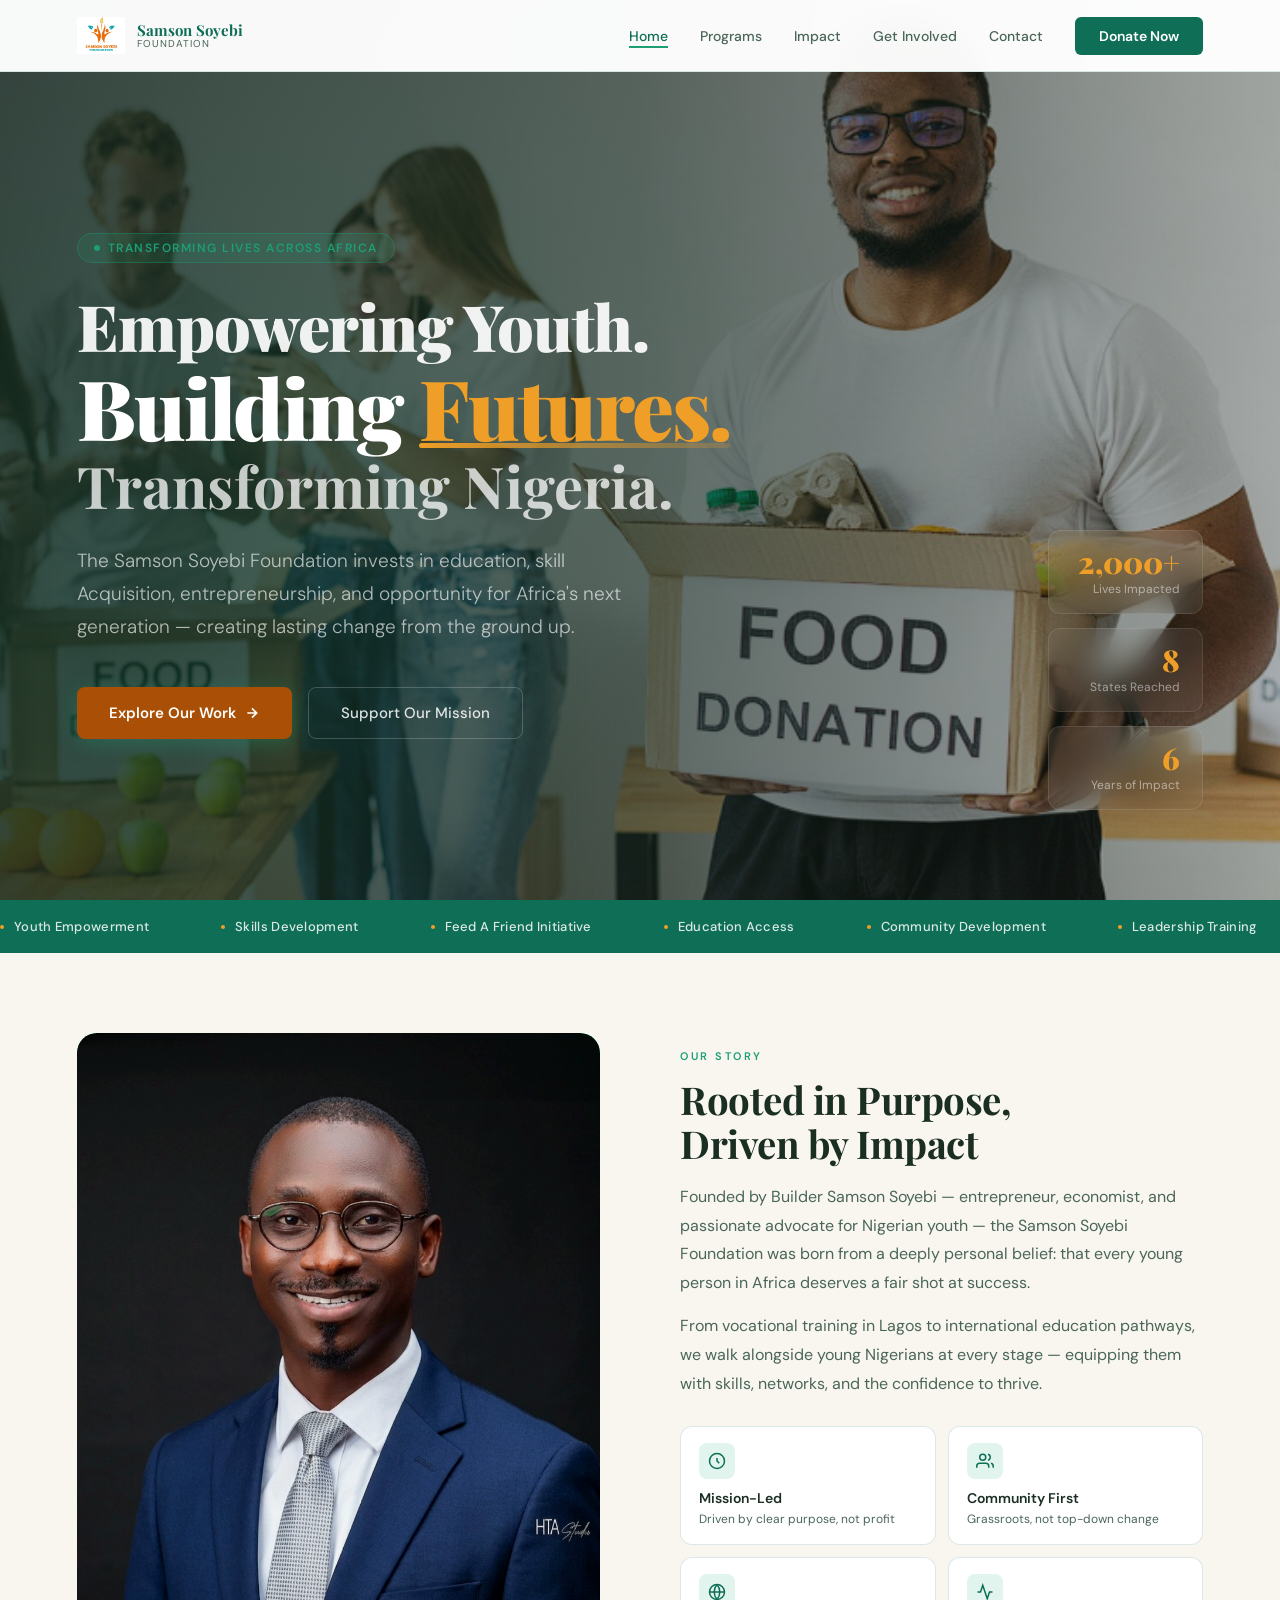
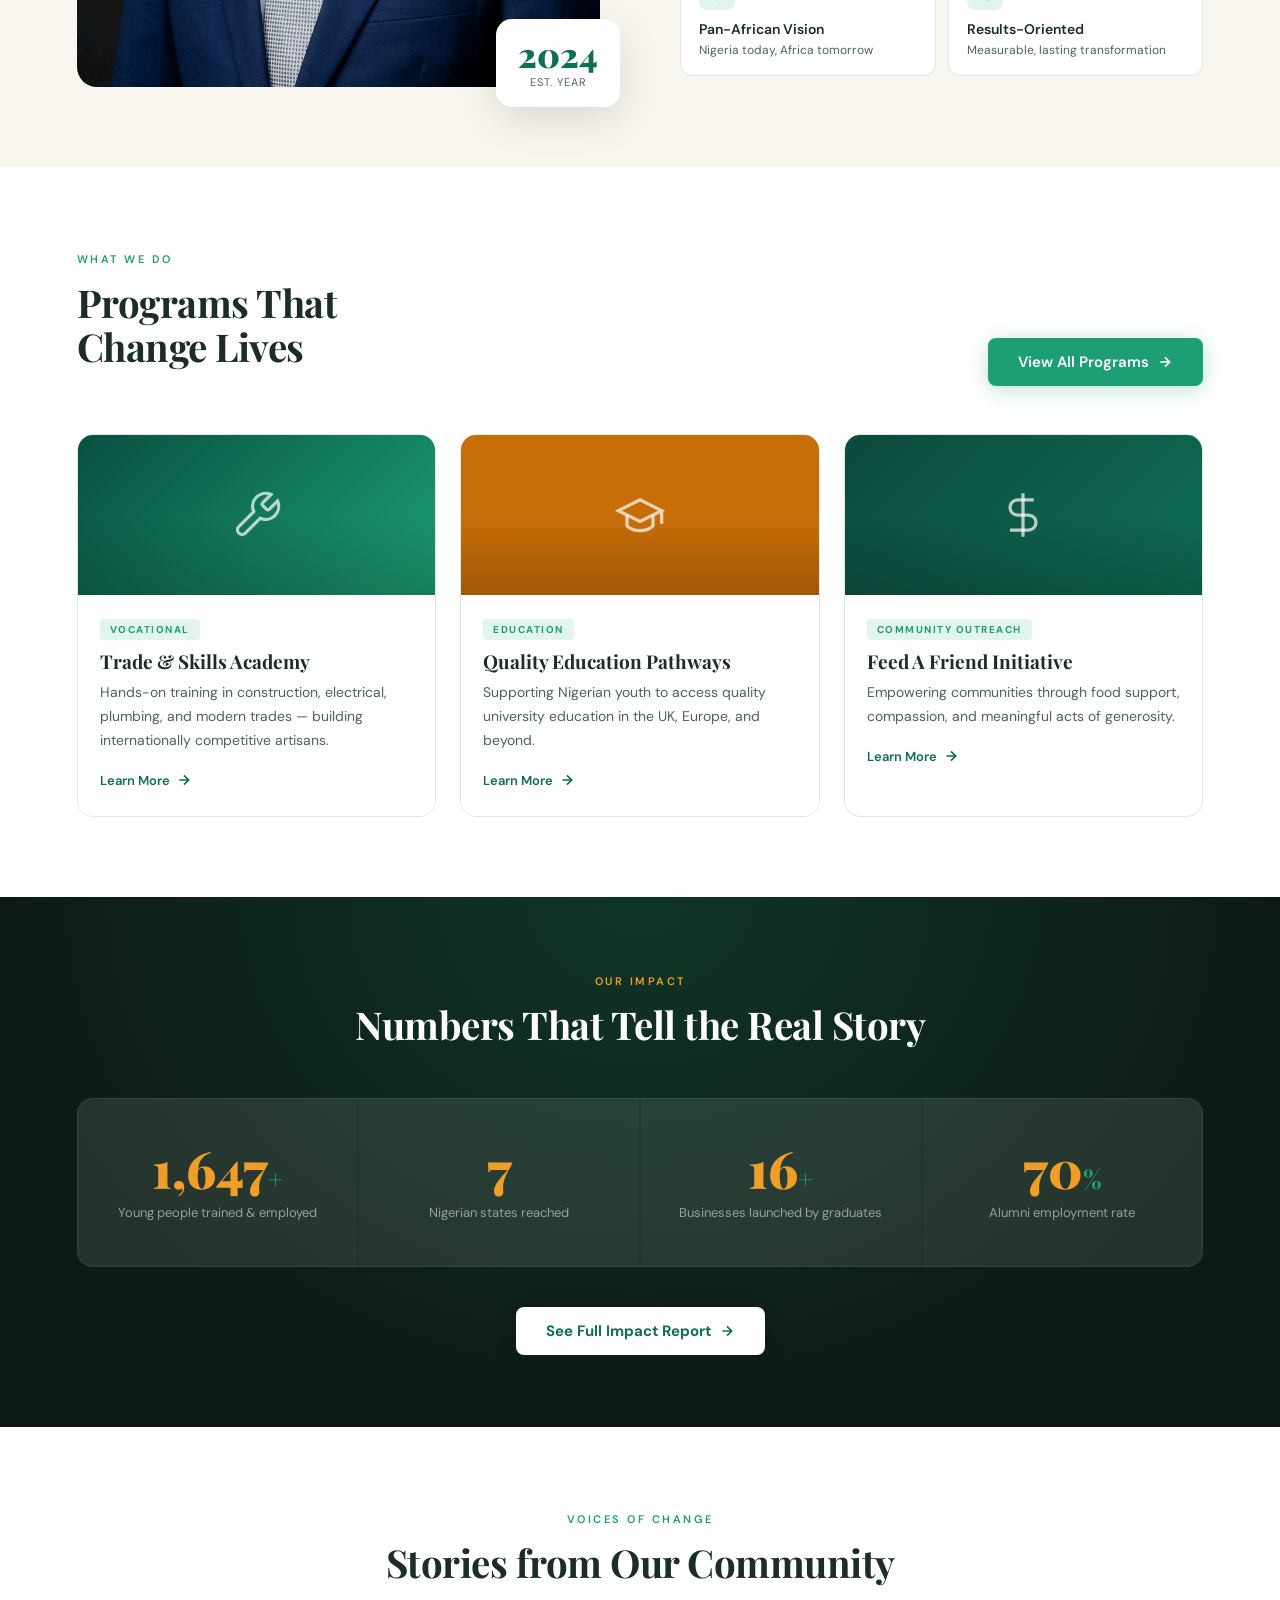
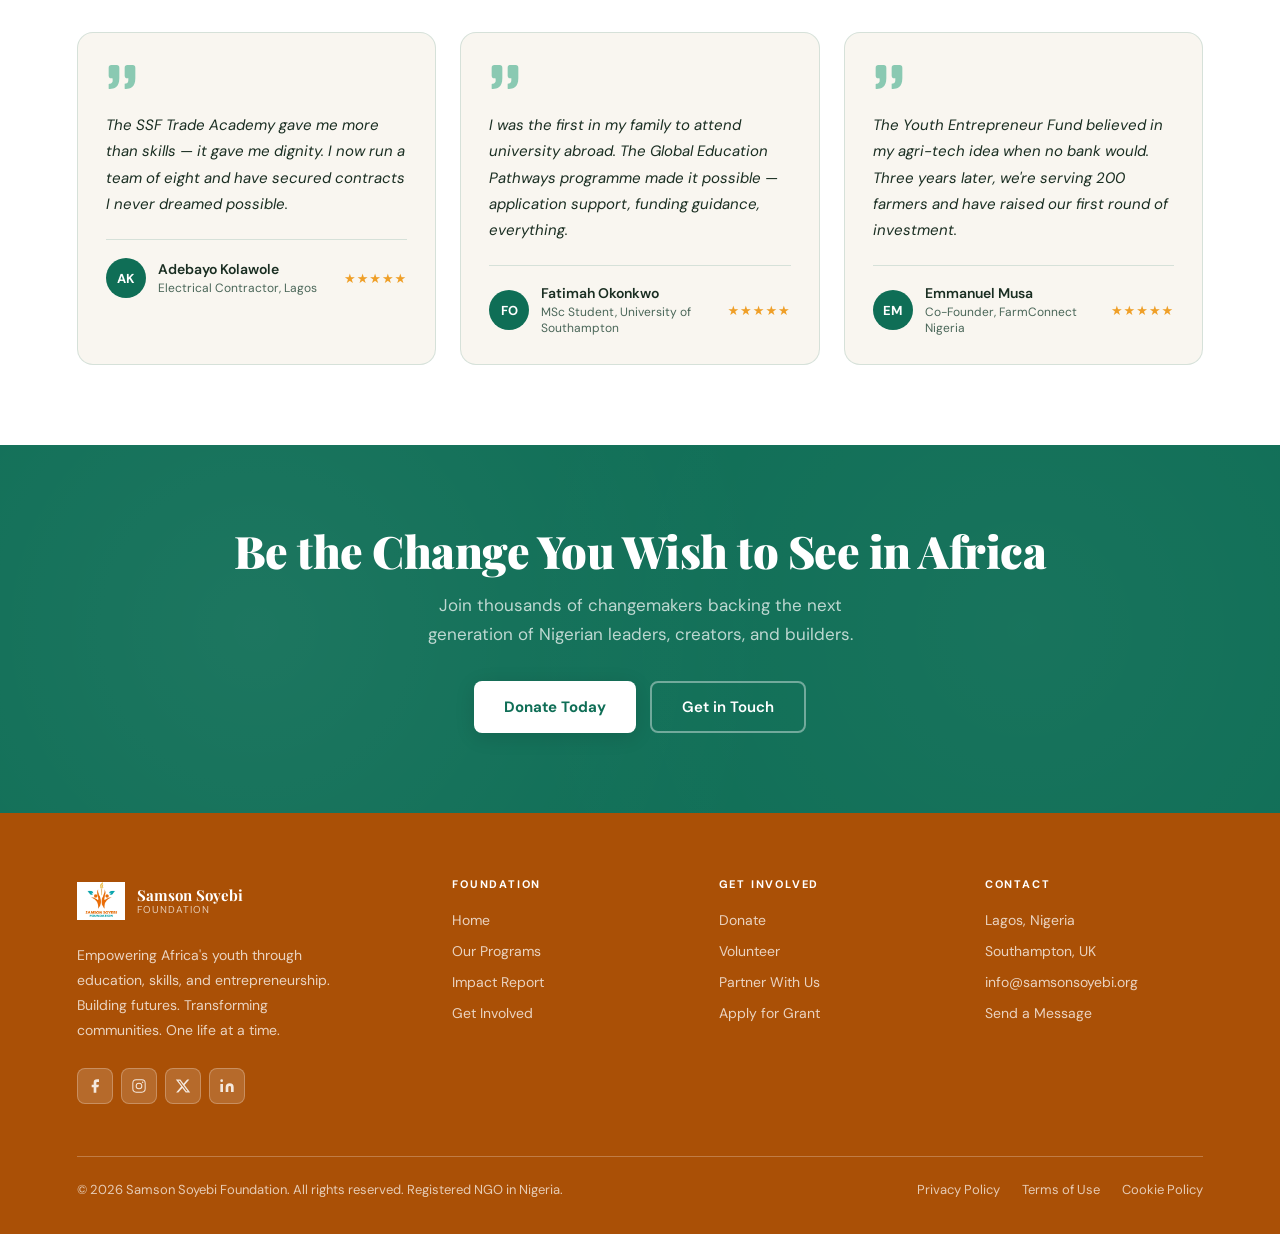
==== index.html @ 0a231a47 "Initial SSF website upload" ====
<!DOCTYPE html>
<!-- SSF HOME PAGE — Samson Soyebi Foundation | index.html -->
<html lang="en">
<head>
<meta charset="UTF-8">
<meta name="viewport" content="width=device-width, initial-scale=1.0">
<title>Samson Soyebi Foundation — Empowering Africa's Future</title>
<link href="https://fonts.googleapis.com/css2?family=Playfair+Display:wght@400;600;700;900&family=DM+Sans:wght@300;400;500;600&display=swap" rel="stylesheet">
<link rel="stylesheet" href="shared.css">
<style>
  /* ── HERO ── */
  .hero {
    min-height: 100vh;
    background:
      linear-gradient(
        to right,
        rgba(13,27,20,0.82) 0%,
        rgba(13,27,20,0.65) 50%,
        rgba(13,27,20,0.30) 100%
      ),
      url('images/hero-background_image.png') center 5% / cover no-repeat;
    display: flex; align-items: center;
    position: relative; overflow: hidden;
    padding-top: var(--nav-h);
  }
  .hero-bg-pattern {
    position: absolute; inset: 0;
    background-image:
      radial-gradient(circle at 20% 50%, rgba(29,158,117,0.12) 0%, transparent 55%),
      radial-gradient(circle at 5% 80%, rgba(15,110,86,0.10) 0%, transparent 40%);
  }
  .hero-grid-lines { display: none; }
  .hero-content {
    position: relative; z-index: 2;
    padding: 0 6%; max-width: 880px;
    animation: heroIn .9s ease forwards;
    opacity: 0; transform: translateY(30px);
  }
  @keyframes heroIn { to { opacity:1; transform:translateY(0); } }
  .hero-badge {
    display: inline-flex; align-items: center; gap: 8px;
    background: rgba(29,158,117,0.15);
    border: 1px solid rgba(29,158,117,0.35);
    border-radius: 100px; padding: 6px 16px;
    font-size: 12px; color: var(--ssf-green-light);
    letter-spacing: 1.5px; text-transform: uppercase;
    font-weight: 600; margin-bottom: 28px;
  }
  .hero-badge-dot {
    width: 6px; height: 6px;
    background: var(--ssf-green-light);
    border-radius: 50%;
    animation: pulse 2s ease infinite;
  }
  @keyframes pulse {
    0%,100% { opacity:1; transform:scale(1); }
    50% { opacity:.5; transform:scale(.8); }
  }
  .hero-title {
    font-family: var(--font-display);
    font-weight: 900;
    color: white;
    line-height: 1.08;
    margin-bottom: 28px;
    letter-spacing: -1.5px;
    display: flex;
    flex-direction: column;
    gap: 2px;
  }
  .hero-line {
    display: block;
    font-size: clamp(44px, 5.5vw, 80px);
    white-space: nowrap;
  }
  .hero-line:nth-child(1) {
    font-size: clamp(40px, 5vw, 72px);
    color: rgba(255,255,255,0.92);
    letter-spacing: -1px;
  }
  .hero-line:nth-child(2) {
    font-size: clamp(48px, 6.5vw, 90px);
    letter-spacing: -2px;
  }
  .hero-line:nth-child(3) {
    font-size: clamp(36px, 4.5vw, 64px);
    color: rgba(255,255,255,0.75);
    font-weight: 700;
    letter-spacing: 0px;
  }
  .hero-title .highlight {
    color: var(--ssf-gold-light);
    position: relative;
    display: inline-block;
  }
  .hero-title .highlight::after {
    content: '';
    position: absolute;
    bottom: 4px; left: 0; right: 0;
    height: 5px;
    background: linear-gradient(90deg, var(--ssf-gold-light), rgba(239,159,39,0.2));
    border-radius: 3px;
    animation: underlineGrow 1.5s .8s ease forwards;
    transform: scaleX(0); transform-origin: left;
  }
  @keyframes underlineGrow { to { transform: scaleX(1); } }
  .hero-desc {
    font-size: clamp(16px,1.8vw,19px);
    color: rgba(255,255,255,.65);
    line-height: 1.75; max-width: 560px;
    margin-bottom: 44px; font-weight: 300;
  }
  .hero-actions { display: flex; gap: 16px; flex-wrap: wrap; }
  .hero-btn-primary {
    display: inline-flex; align-items: center; gap: 8px;
    background: var(--ssf-footer); color: white;
    font-size: 15px; font-weight: 600;
    padding: 15px 32px; border-radius: 8px;
    text-decoration: none;
    transition: background .2s, transform .15s, box-shadow .2s;
    box-shadow: 0 4px 20px rgba(29,158,117,.35);
  }
  .hero-btn-primary:hover {
    background: var(--ssf-gold-light); transform: translateY(-2px);
    box-shadow: 0 8px 30px rgba(29,158,117,.5);
  }
  .hero-btn-secondary {
    display: inline-flex; align-items: center; gap: 8px;
    background: transparent; color: rgba(255,255,255,.85);
    font-size: 15px; font-weight: 500;
    padding: 15px 32px; border-radius: 8px;
    text-decoration: none;
    border: 1px solid rgba(255,255,255,.2);
    transition: border-color .2s, color .2s, background .2s;
  }
  .hero-btn-secondary:hover {
    border-color: rgba(255,255,255,.5);
    background: rgba(255,255,255,.06); color: white;
  }
  .hero-stats {
    position: absolute; right: 6%; bottom: 10%;
    z-index: 2; display: flex; flex-direction: column; gap: 14px;
    animation: heroIn 1s .3s ease forwards;
    opacity: 0; transform: translateY(30px);
  }
  .hero-stat-card {
    background: rgba(255,255,255,.06);
    border: 1px solid rgba(255,255,255,.1);
    backdrop-filter: blur(16px);
    border-radius: 12px; padding: 16px 22px;
    text-align: right; min-width: 155px;
    transition: border-color .2s, background .2s;
  }
  .hero-stat-card:hover {
    background: rgba(255,255,255,.1);
    border-color: rgba(29,158,117,.4);
  }
  .hero-stat-num {
    font-family: var(--font-display);
    font-size: 30px; font-weight: 900;
    color: var(--ssf-gold-light); line-height: 1;
  }
  .hero-stat-label { font-size: 12px; color: rgba(255,255,255,.5); margin-top: 4px; }
  .hero-scroll {
    position: absolute; bottom: 30px; left: 50%; transform: translateX(-50%);
    display: flex; flex-direction: column; align-items: center; gap: 8px;
    z-index: 2; animation: bounce 2s ease infinite;
  }
  @keyframes bounce {
    0%,100% { transform: translateX(-50%) translateY(0); }
    50% { transform: translateX(-50%) translateY(8px); }
  }
  .hero-scroll span { font-size: 10px; color: rgba(255,255,255,.3); letter-spacing: 2px; text-transform: uppercase; }
  .hero-scroll-line { width: 1px; height: 36px; background: linear-gradient(to bottom, rgba(29,158,117,.6), transparent); }

  /* ── ABOUT PREVIEW ── */
  .about-preview { background: var(--ssf-cream); }
  .about-inner {
    display: grid; grid-template-columns: 1fr 1fr;
    gap: 80px; align-items: center;
  }
  .about-visual { position: relative; }
  .about-img-frame {
    width: 100%; aspect-ratio: 4/5;
    background: linear-gradient(135deg, var(--ssf-green) 0%, var(--ssf-green-light) 50%, var(--ssf-gold) 100%);
    border-radius: 20px; position: relative; overflow: hidden;
  }
  .about-img-frame::before {
    content: ''; position: absolute; inset: 0; z-index: 1;
    background-image:
      radial-gradient(circle at 30% 70%, rgba(255,255,255,.08) 0%, transparent 50%),
      radial-gradient(circle at 70% 20%, rgba(255,255,255,.06) 0%, transparent 40%);
  }
  .about-img-inner { width: 100%; height: 100%; position: relative; z-index: 2; }
  .about-img-photo {
    width: 100%; height: 100%;
    object-fit: cover; object-position: center top;
    display: block; border-radius: 20px;
  }
  .about-badge-float {
    position: absolute; bottom: -20px; right: -20px;
    background: white; border-radius: 16px;
    padding: 18px 22px;
    box-shadow: 0 12px 40px rgba(0,0,0,.12);
    text-align: center; z-index: 30;
  }
  .about-badge-num {
    font-family: var(--font-display); font-size: 34px;
    font-weight: 900; color: var(--ssf-green);
    line-height: 1; display: block;
  }
  .about-badge-label {
    font-size: 11px; color: var(--ssf-muted);
    text-transform: uppercase; letter-spacing: 1px;
    margin-top: 4px; display: block;
  }
  .about-pillars {
    display: grid; grid-template-columns: 1fr 1fr;
    gap: 12px; margin-top: 28px;
  }
  .about-pillar {
    background: white; border-radius: 12px;
    padding: 16px 18px;
    border: 1px solid var(--ssf-border);
    transition: border-color .2s, box-shadow .2s, transform .2s;
  }
  .about-pillar:hover {
    border-color: var(--ssf-green-light);
    box-shadow: 0 4px 16px rgba(15,110,86,.1);
    transform: translateY(-2px);
  }
  .pillar-icon {
    width: 36px; height: 36px;
    background: var(--ssf-green-pale);
    border-radius: 8px;
    display: flex; align-items: center; justify-content: center;
    color: var(--ssf-green); margin-bottom: 10px;
  }
  .pillar-icon svg { width: 18px; height: 18px; }
  .pillar-name { font-size: 14px; font-weight: 600; color: var(--ssf-text); }
  .pillar-desc { font-size: 12px; color: var(--ssf-muted); margin-top: 3px; line-height: 1.5; }

  /* ── PROGRAMS PREVIEW ── */
  .programs-preview { background: white; }
  .programs-header {
    display: flex; justify-content: space-between; align-items: flex-end;
    margin-bottom: 48px; flex-wrap: wrap; gap: 20px;
  }
  .programs-grid { display: grid; grid-template-columns: repeat(3,1fr); gap: 24px; }
  .program-card {
    border-radius: 16px; overflow: hidden;
    border: 1px solid var(--ssf-border);
    transition: transform .3s, box-shadow .3s;
  }
  .program-card:hover {
    transform: translateY(-8px);
    box-shadow: 0 24px 60px rgba(15,110,86,.14);
  }
  .program-card-visual {
    height: 160px;
    display: flex; align-items: center; justify-content: center;
    position: relative; overflow: hidden;
  }
  .program-card-visual svg { width: 52px; height: 52px; color: rgba(255,255,255,.7); position: relative; z-index: 1; }
  .program-card-visual::after {
    content: ''; position: absolute; inset: 0;
    background: linear-gradient(to bottom, transparent 50%, rgba(0,0,0,.2));
  }
  .pc-1 .program-card-visual { background: linear-gradient(135deg,#085041,#1D9E75); }
  .pc-2 .program-card-visual { background: linear-gradient(135deg,#c86e08,#c86e08); }
  .pc-3 .program-card-visual { background: linear-gradient(135deg,#0c4a3e,#0F6E56); }
  .program-card-body { padding: 22px 22px 26px; background: white; }
  .program-tag {
    display: inline-block; font-size: 10px; font-weight: 700;
    letter-spacing: 1.5px; text-transform: uppercase;
    color: var(--ssf-green-light); background: var(--ssf-green-pale);
    padding: 4px 10px; border-radius: 4px; margin-bottom: 10px;
  }
  .program-name {
    font-family: var(--font-display); font-size: 19px;
    font-weight: 700; color: var(--ssf-text);
    margin-bottom: 8px; line-height: 1.2;
  }
  .program-desc { font-size: 14px; color: var(--ssf-muted); line-height: 1.7; margin-bottom: 16px; }
  .program-link {
    display: inline-flex; align-items: center; gap: 6px;
    font-size: 13px; font-weight: 600; color: var(--ssf-green);
    text-decoration: none; transition: gap .2s, color .2s;
  }
  .program-link:hover { gap: 10px; color: var(--ssf-green-light); }
  .program-link svg { width: 16px; height: 16px; transition: transform .2s; }
  .program-link:hover svg { transform: translateX(3px); }

  /* ── IMPACT STRIP ── */
  .impact-strip {
    background: var(--ssf-dark); padding: 72px 6%;
    position: relative; overflow: hidden;
  }
  .impact-strip::before {
    content: ''; position: absolute; inset: 0;
    background: radial-gradient(ellipse at 50% 0%, rgba(29,158,117,.2) 0%, transparent 70%);
  }
  .impact-grid {
    display: grid; grid-template-columns: repeat(4,1fr);
    gap: 2px; margin-top: 52px;
    background: rgba(255,255,255,.08);
    border-radius: 16px; overflow: hidden;
    border: 1px solid rgba(255,255,255,.1);
    position: relative; z-index: 1;
  }
  .impact-item {
    padding: 44px 20px; text-align: center;
    background: rgba(255,255,255,.03);
    transition: background .2s;
  }
  .impact-item:hover { background: rgba(29,158,117,.1); }
  .impact-num {
    font-family: var(--font-display);
    font-size: clamp(36px,4vw,60px); font-weight: 900;
    color: var(--ssf-gold-light); line-height: 1; display: block;
  }
  .impact-plus { font-size: 26px; color: var(--ssf-green-light); }
  .impact-label {
    font-size: 13px; color: rgba(255,255,255,.52);
    margin-top: 10px; line-height: 1.4;
  }

  /* ── TESTIMONIALS ── */
  .testimonials-section { background: white; }
  .testimonials-grid {
    display: grid; grid-template-columns: repeat(3,1fr);
    gap: 24px; margin-top: 48px;
  }
  .testimonial-card {
    background: var(--ssf-cream); border-radius: 16px;
    padding: 28px; border: 1px solid var(--ssf-border);
    transition: transform .25s, box-shadow .25s;
  }
  .testimonial-card:hover {
    transform: translateY(-4px);
    box-shadow: 0 12px 40px rgba(15,110,86,.1);
  }
  .quote-icon { color: var(--ssf-green-light); margin-bottom: 14px; opacity: .5; }
  .quote-icon svg { width: 32px; height: 32px; }
  .testimonial-text {
    font-size: 15px; color: var(--ssf-text);
    line-height: 1.75; margin-bottom: 22px;
    font-style: italic;
  }
  .testimonial-author {
    display: flex; align-items: center; gap: 12px;
    border-top: 1px solid var(--ssf-border); padding-top: 18px;
  }
  .t-avatar {
    width: 40px; height: 40px; border-radius: 50%;
    background: var(--ssf-green);
    display: flex; align-items: center; justify-content: center;
    font-size: 13px; font-weight: 700; color: white; flex-shrink: 0;
  }
  .t-name { font-weight: 600; font-size: 14px; color: var(--ssf-text); }
  .t-role { font-size: 12px; color: var(--ssf-muted); margin-top: 2px; }
  .t-stars { margin-left: auto; color: var(--ssf-gold-light); font-size: 13px; letter-spacing: 1px; }

  /* ── CTA BANNER ── */
  .cta-banner {
    background: var(--ssf-green); padding: 80px 6%;
    text-align: center; position: relative; overflow: hidden;
  }
  .cta-banner::before {
    content: ''; position: absolute; inset: 0;
    background:
      radial-gradient(circle at 20% 50%, rgba(255,255,255,.06) 0%, transparent 50%),
      radial-gradient(circle at 80% 50%, rgba(255,255,255,.04) 0%, transparent 50%);
  }
  .cta-inner { position: relative; z-index: 1; }
  .cta-inner h2 {
    font-family: var(--font-display);
    font-size: clamp(28px,3.5vw,46px); font-weight: 900;
    color: white; line-height: 1.15;
    margin-bottom: 14px; letter-spacing: -.5px;
  }
  .cta-inner p {
    font-size: 17px; color: rgba(255,255,255,.72);
    max-width: 480px; margin: 0 auto 32px; line-height: 1.7;
  }
  .cta-actions { display: flex; gap: 14px; justify-content: center; flex-wrap: wrap; }
  .btn-outline-white {
    display: inline-flex; align-items: center; gap: 8px;
    background: transparent; color: white;
    font-size: 15px; font-weight: 600;
    padding: 14px 30px; border-radius: 8px;
    text-decoration: none;
    border: 2px solid rgba(255,255,255,.4);
    transition: border-color .2s, background .2s;
  }
  .btn-outline-white:hover { border-color: white; background: rgba(255,255,255,.08); }

  @media (max-width:1024px) {
    .about-inner { grid-template-columns:1fr; gap:48px; }
    .about-visual { max-width:380px; }
    .programs-grid { grid-template-columns:1fr 1fr; }
    .impact-grid { grid-template-columns:1fr 1fr; }
    .hero-stats { display:none; }
  }
  @media (max-width:768px) {
    .programs-grid, .testimonials-grid { grid-template-columns:1fr; }
    .about-pillars { grid-template-columns:1fr; }
    .hero-line:nth-child(1) { font-size: 36px; }
    .hero-line:nth-child(2) { font-size: 42px; }
    .hero-line:nth-child(3) { font-size: 30px; }
    .hero-line { white-space: normal; }
  }
</style>
</head>
<body data-page="home">

<!-- HERO -->
<section class="hero" id="home">
  <div class="hero-bg-pattern"></div>
  <div class="hero-content">
    <div class="hero-badge">
      <div class="hero-badge-dot"></div>
      Transforming Lives Across Africa
    </div>
    <h1 class="hero-title">
      <span class="hero-line">Empowering Youth.</span>
      <span class="hero-line">Building <span class="highlight">Futures.</span></span>
      <span class="hero-line">Transforming Nigeria.</span>
    </h1>
    <p class="hero-desc">The Samson Soyebi Foundation invests in education, skill Acquisition, entrepreneurship, and opportunity for Africa's next generation — creating lasting change from the ground up.</p>
    <div class="hero-actions">
      <a href="programs.html" class="hero-btn-primary">Explore Our Work <svg width="16" height="16" viewBox="0 0 24 24" fill="none" stroke="currentColor" stroke-width="2.5"><path d="M5 12h14M12 5l7 7-7 7"/></svg></a>
      <a href="donate.html" class="hero-btn-secondary">Support Our Mission</a>
    </div>
  </div>
  <div class="hero-stats">
    <div class="hero-stat-card">
      <div class="hero-stat-num"><span class="counting" data-target="2000">0</span>+</div>
      <div class="hero-stat-label">Lives Impacted</div>
    </div>
    <div class="hero-stat-card">
      <div class="hero-stat-num"><span class="counting" data-target="8">0</span></div>
      <div class="hero-stat-label">States Reached</div>
    </div>
    <div class="hero-stat-card">
      <div class="hero-stat-num"><span class="counting" data-target="6">0</span></div>
      <div class="hero-stat-label">Years of Impact</div>
    </div>
  </div>
  <div class="hero-scroll">
  </div>
</section>

<!-- ABOUT PREVIEW -->
<section class="content-section about-preview">
  <div class="about-inner">
    <div class="about-visual fade-up">
      <div class="about-img-frame">
        <div class="about-img-inner">
          <img src="images/Md_photo.png" alt="Samson Soyebi – Founder & Visionary" class="about-img-photo"/>
        </div>
      </div>
      <div class="about-badge-float">
        <span class="about-badge-num">2024</span>
        <span class="about-badge-label">Est. Year</span>
      </div>
    </div>
    <div class="fade-up">
      <span class="section-tag">Our Story</span>
      <h2 class="section-title">Rooted in Purpose,<br>Driven by Impact</h2>
      <p class="section-desc">Founded by Builder Samson Soyebi — entrepreneur, economist, and passionate advocate for Nigerian youth — the Samson Soyebi Foundation was born from a deeply personal belief: that every young person in Africa deserves a fair shot at success.</p>
      <p class="section-desc" style="margin-top:14px;">From vocational training in Lagos to international education pathways, we walk alongside young Nigerians at every stage — equipping them with skills, networks, and the confidence to thrive.</p>
      <div class="about-pillars">
        <div class="about-pillar fade-up">
          <div class="pillar-icon"><svg viewBox="0 0 24 24" fill="none" stroke="currentColor" stroke-width="2"><circle cx="12" cy="12" r="10"/><path d="M12 8v4l3 3"/></svg></div>
          <div class="pillar-name">Mission-Led</div>
          <div class="pillar-desc">Driven by clear purpose, not profit</div>
        </div>
        <div class="about-pillar fade-up">
          <div class="pillar-icon"><svg viewBox="0 0 24 24" fill="none" stroke="currentColor" stroke-width="2"><path d="M17 21v-2a4 4 0 00-4-4H5a4 4 0 00-4 4v2"/><circle cx="9" cy="7" r="4"/><path d="M23 21v-2a4 4 0 00-3-3.87M16 3.13a4 4 0 010 7.75"/></svg></div>
          <div class="pillar-name">Community First</div>
          <div class="pillar-desc">Grassroots, not top-down change</div>
        </div>
        <div class="about-pillar fade-up">
          <div class="pillar-icon"><svg viewBox="0 0 24 24" fill="none" stroke="currentColor" stroke-width="2"><circle cx="12" cy="12" r="10"/><line x1="2" y1="12" x2="22" y2="12"/><path d="M12 2a15.3 15.3 0 010 20M12 2a15.3 15.3 0 000 20"/></svg></div>
          <div class="pillar-name">Pan-African Vision</div>
          <div class="pillar-desc">Nigeria today, Africa tomorrow</div>
        </div>
        <div class="about-pillar fade-up">
          <div class="pillar-icon"><svg viewBox="0 0 24 24" fill="none" stroke="currentColor" stroke-width="2"><polyline points="22 12 18 12 15 21 9 3 6 12 2 12"/></svg></div>
          <div class="pillar-name">Results-Oriented</div>
          <div class="pillar-desc">Measurable, lasting transformation</div>
        </div>
      </div>
    </div>
  </div>
</section>

<!-- PROGRAMS PREVIEW -->
<section class="content-section programs-preview">
  <div class="programs-header">
    <div>
      <span class="section-tag">What We Do</span>
      <h2 class="section-title">Programs That<br>Change Lives</h2>
    </div>
    <a href="programs.html" class="btn-primary">View All Programs <svg width="16" height="16" viewBox="0 0 24 24" fill="none" stroke="currentColor" stroke-width="2.5"><path d="M5 12h14M12 5l7 7-7 7"/></svg></a>
  </div>
  <div class="programs-grid">
    <div class="program-card pc-1 fade-up">
      <div class="program-card-visual">
        <svg viewBox="0 0 24 24" fill="none" stroke="currentColor" stroke-width="1.5"><path d="M14.7 6.3a1 1 0 000 1.4l1.6 1.6a1 1 0 001.4 0l3.77-3.77a6 6 0 01-7.94 7.94l-6.91 6.91a2.12 2.12 0 01-3-3l6.91-6.91a6 6 0 017.94-7.94l-3.76 3.76z"/></svg>
      </div>
      <div class="program-card-body">
        <span class="program-tag">Vocational</span>
        <div class="program-name">Trade & Skills Academy</div>
        <p class="program-desc">Hands-on training in construction, electrical, plumbing, and modern trades — building internationally competitive artisans.</p>
        <a href="programs.html#skills" class="program-link">Learn More <svg viewBox="0 0 24 24" fill="none" stroke="currentColor" stroke-width="2.5"><path d="M5 12h14M12 5l7 7-7 7"/></svg></a>
      </div>
    </div>
    <div class="program-card pc-2 fade-up">
      <div class="program-card-visual">
        <svg viewBox="0 0 24 24" fill="none" stroke="currentColor" stroke-width="1.5"><path d="M22 10v6M2 10l10-5 10 5-10 5z"/><path d="M6 12v5c3 3 9 3 12 0v-5"/></svg>
      </div>
      <div class="program-card-body">
        <span class="program-tag">Education</span>
        <div class="program-name">Quality Education Pathways</div>
        <p class="program-desc">Supporting Nigerian youth to access quality university education in the UK, Europe, and beyond.</p>
        <a href="programs.html#education" class="program-link">Learn More <svg viewBox="0 0 24 24" fill="none" stroke="currentColor" stroke-width="2.5"><path d="M5 12h14M12 5l7 7-7 7"/></svg></a>
      </div>
    </div>
    <div class="program-card pc-3 fade-up">
      <div class="program-card-visual">
        <svg viewBox="0 0 24 24" fill="none" stroke="currentColor" stroke-width="1.5"><line x1="12" y1="2" x2="12" y2="22"/><path d="M17 5H9.5a3.5 3.5 0 000 7h5a3.5 3.5 0 010 7H6"/></svg>
      </div>
      <div class="program-card-body">
        <span class="program-tag">Community Outreach</span>
        <div class="program-name">Feed A Friend Initiative</div>
        <p class="program-desc">Empowering communities through food support, compassion, and meaningful acts of generosity.</p>
        <a href="programs.html#enterprise" class="program-link">Learn More <svg viewBox="0 0 24 24" fill="none" stroke="currentColor" stroke-width="2.5"><path d="M5 12h14M12 5l7 7-7 7"/></svg></a>
      </div>
    </div>
  </div>
</section>

<!-- IMPACT STRIP -->
<section class="impact-strip">
  <div style="position:relative;z-index:1;text-align:center;">
    <span class="section-tag" style="color:var(--ssf-gold-light);">Our Impact</span>
    <h2 class="section-title" style="color:white;margin:0 auto 0;">Numbers That Tell the Real Story</h2>
  </div>
  <div class="impact-grid">
    <div class="impact-item fade-up">
      <span class="impact-num"><span class="counting" data-target="2000">0</span><span class="impact-plus">+</span></span>
      <div class="impact-label">Young people trained &amp; employed</div>
    </div>
    <div class="impact-item fade-up">
      <span class="impact-num"><span class="counting" data-target="8">0</span></span>
      <div class="impact-label">Nigerian states reached</div>
    </div>
    <div class="impact-item fade-up">
      <span class="impact-num"><span class="counting" data-target="20">0</span><span class="impact-plus">+</span></span>
      <div class="impact-label">Businesses launched by graduates</div>
    </div>
    <div class="impact-item fade-up">
      <span class="impact-num"><span class="counting" data-target="85">0</span><span class="impact-plus">%</span></span>
      <div class="impact-label">Alumni employment rate</div>
    </div>
  </div>
  <div style="text-align:center;margin-top:40px;position:relative;z-index:1;">
    <a href="impact.html" class="btn-white">See Full Impact Report <svg width="16" height="16" viewBox="0 0 24 24" fill="none" stroke="currentColor" stroke-width="2.5"><path d="M5 12h14M12 5l7 7-7 7"/></svg></a>
  </div>
</section>

<!-- TESTIMONIALS -->
<section class="content-section testimonials-section">
  <div style="text-align:center;">
    <span class="section-tag">Voices of Change</span>
    <h2 class="section-title">Stories from Our Community</h2>
  </div>
  <div class="testimonials-grid">
    <div class="testimonial-card fade-up">
      <div class="quote-icon"><svg viewBox="0 0 24 24" fill="currentColor"><path d="M3 21c3 0 7-1 7-8V5c0-1.25-.756-2.017-2-2H4c-1.25 0-2 .75-2 1.972V11c0 1.25.75 2 2 2 1 0 1 0 1 1v1c0 1-1 2-2 2s-1 .008-1 1.031V20c0 1 0 1 1 1zm12 0c3 0 7-1 7-8V5c0-1.25-.757-2.017-2-2h-4c-1.25 0-2 .75-2 1.972V11c0 1.25.75 2 2 2h.75c0 2.25.25 4-2.75 4v3c0 1 0 1 1 1z"/></svg></div>
      <p class="testimonial-text">The SSF Trade Academy gave me more than skills — it gave me dignity. I now run a team of eight and have secured contracts I never dreamed possible.</p>
      <div class="testimonial-author">
        <div class="t-avatar">AK</div>
        <div><div class="t-name">Adebayo Kolawole</div><div class="t-role">Electrical Contractor, Lagos</div></div>
        <div class="t-stars">★★★★★</div>
      </div>
    </div>
    <div class="testimonial-card fade-up">
      <div class="quote-icon"><svg viewBox="0 0 24 24" fill="currentColor"><path d="M3 21c3 0 7-1 7-8V5c0-1.25-.756-2.017-2-2H4c-1.25 0-2 .75-2 1.972V11c0 1.25.75 2 2 2 1 0 1 0 1 1v1c0 1-1 2-2 2s-1 .008-1 1.031V20c0 1 0 1 1 1zm12 0c3 0 7-1 7-8V5c0-1.25-.757-2.017-2-2h-4c-1.25 0-2 .75-2 1.972V11c0 1.25.75 2 2 2h.75c0 2.25.25 4-2.75 4v3c0 1 0 1 1 1z"/></svg></div>
      <p class="testimonial-text">I was the first in my family to attend university abroad. The Global Education Pathways programme made it possible — application support, funding guidance, everything.</p>
      <div class="testimonial-author">
        <div class="t-avatar">FO</div>
        <div><div class="t-name">Fatimah Okonkwo</div><div class="t-role">MSc Student, University of Southampton</div></div>
        <div class="t-stars">★★★★★</div>
      </div>
    </div>
    <div class="testimonial-card fade-up">
      <div class="quote-icon"><svg viewBox="0 0 24 24" fill="currentColor"><path d="M3 21c3 0 7-1 7-8V5c0-1.25-.756-2.017-2-2H4c-1.25 0-2 .75-2 1.972V11c0 1.25.75 2 2 2 1 0 1 0 1 1v1c0 1-1 2-2 2s-1 .008-1 1.031V20c0 1 0 1 1 1zm12 0c3 0 7-1 7-8V5c0-1.25-.757-2.017-2-2h-4c-1.25 0-2 .75-2 1.972V11c0 1.25.75 2 2 2h.75c0 2.25.25 4-2.75 4v3c0 1 0 1 1 1z"/></svg></div>
      <p class="testimonial-text">The Youth Entrepreneur Fund believed in my agri-tech idea when no bank would. Three years later, we're serving 200 farmers and have raised our first round of investment.</p>
      <div class="testimonial-author">
        <div class="t-avatar">EM</div>
        <div><div class="t-name">Emmanuel Musa</div><div class="t-role">Co-Founder, FarmConnect Nigeria</div></div>
        <div class="t-stars">★★★★★</div>
      </div>
    </div>
  </div>
</section>

<!-- CTA BANNER -->
<section class="cta-banner">
  <div class="cta-inner">
    <h2>Be the Change You Wish to See in Africa</h2>
    <p>Join thousands of changemakers backing the next generation of Nigerian leaders, creators, and builders.</p>
    <div class="cta-actions">
      <a href="donate.html" class="btn-white">Donate Today</a>
      <a href="contact.html" class="btn-outline-white">Get in Touch</a>
    </div>
  </div>
</section>

<script src="shared.js"></script>
</body>
</html>
---- shared.css ----
/* ── SSF SHARED STYLES ─────────────────────────────── */
@import url('https://fonts.googleapis.com/css2?family=Playfair+Display:wght@400;600;700;900&family=DM+Sans:wght@300;400;500;600&display=swap');

:root {
  --ssf-green: #0F6E56;
  --ssf-green-light: #1D9E75;
  --ssf-green-pale: #E1F5EE;
  --ssf-gold: #BA7517;
  --ssf-gold-light: #EF9F27;
  --ssf-gold-pale: #FAEEDA;
  --ssf-dark: #0D1B14;
  --ssf-charcoal: #1a2e22;
  --ssf-text: #1a2e22;
  --ssf-muted: #4a6658;
  --ssf-white: #ffffff;
  --ssf-footer: #aa5006;
  --ssf-cream: #f9f6f0;
  --ssf-border: rgba(15,110,86,0.15);
  --font-display: 'Playfair Display', Georgia, serif;
  --font-body: 'DM Sans', system-ui, sans-serif;
  --nav-h: 72px;
}

*, *::before, *::after { box-sizing: border-box; margin: 0; padding: 0; }
html { scroll-behavior: smooth; }
body {
  font-family: var(--font-body);
  color: var(--ssf-text);
  background: var(--ssf-white);
  overflow-x: hidden;
}

/* ── NAV ── */
nav {
  position: fixed; top: 0; left: 0; right: 0;
  height: var(--nav-h);
  background: rgba(255,255,255,0.97);
  backdrop-filter: blur(12px);
  border-bottom: 1px solid var(--ssf-border);
  display: flex; align-items: center; justify-content: space-between;
  padding: 0 6%;
  z-index: 1000;
  transition: box-shadow .3s;
}
nav.scrolled { box-shadow: 0 4px 24px rgba(15,110,86,0.1); }

.nav-logo {
  display: flex; align-items: center; gap: 12px;
  text-decoration: none;
}
.nav-logo-mark {
  width: 42px; height: 42px;
  background: var(--ssf-green);
  border-radius: 10px;
  display: flex; align-items: center; justify-content: center;
}
.nav-logo-mark svg { width: 24px; height: 24px; }
.nav-logo-text {
  display: flex; flex-direction: column;
  line-height: 1.1;
}
.nav-logo-text span:first-child {
  font-family: var(--font-display);
  font-weight: 700;
  font-size: 15px;
  color: var(--ssf-green);
}
.nav-logo-text span:last-child {
  font-size: 10px;
  color: var(--ssf-muted);
  letter-spacing: 1px;
  text-transform: uppercase;
}
.nav-links {
  display: flex; align-items: center; gap: 32px;
  list-style: none;
}
.nav-links a {
  text-decoration: none;
  font-size: 14px;
  font-weight: 500;
  color: var(--ssf-muted);
  transition: color .2s;
  position: relative;
}
.nav-links a::after {
  content: '';
  position: absolute; bottom: -3px; left: 0; right: 0;
  height: 2px;
  background: var(--ssf-green-light);
  transform: scaleX(0);
  transition: transform .25s ease;
}
.nav-links a:hover,
.nav-links a.active { color: var(--ssf-green); }
.nav-links a:hover::after,
.nav-links a.active::after { transform: scaleX(1); }

.nav-cta {
  background: var(--ssf-green) !important;
  color: white !important;
  padding: 10px 24px;
  border-radius: 6px;
  font-weight: 600 !important;
  font-size: 14px;
  text-decoration: none;
  transition: background .2s, transform .15s;
}
.nav-cta::after { display: none !important; }
.nav-cta:hover { background: var(--ssf-green-light) !important; transform: translateY(-1px); }

/* Mobile nav toggle */
.nav-toggle {
  display: none;
  background: none;
  border: none;
  cursor: pointer;
  padding: 4px;
}
.nav-mobile {
  display: none;
  position: fixed;
  top: var(--nav-h); left: 0; right: 0;
  background: white;
  border-bottom: 1px solid var(--ssf-border);
  padding: 20px 6%;
  flex-direction: column;
  gap: 4px;
  z-index: 999;
  box-shadow: 0 8px 30px rgba(0,0,0,0.1);
}
.nav-mobile.open { display: flex; }
.nav-mobile a {
  text-decoration: none;
  font-size: 15px;
  font-weight: 500;
  color: var(--ssf-muted);
  padding: 10px 0;
  border-bottom: 1px solid var(--ssf-border);
  transition: color .2s;
}
.nav-mobile a:last-child { border-bottom: none; }
.nav-mobile a:hover { color: var(--ssf-green); }
.nav-mobile .nav-cta {
  margin-top: 8px;
  text-align: center;
  padding: 12px;
  border-radius: 8px;
  border-bottom: none !important;
}

/* ── PAGE HERO (inner pages) ── */
.page-hero {
  background: var(--ssf-dark);
  padding: calc(var(--nav-h) + 64px) 6% 72px;
  position: relative;
  overflow: hidden;
}
.page-hero::before {
  content: '';
  position: absolute; inset: 0;
  background-image:
    radial-gradient(circle at 20% 60%, rgba(29,158,117,0.15) 0%, transparent 55%),
    radial-gradient(circle at 80% 30%, rgba(186,117,23,0.10) 0%, transparent 50%);
}
.page-hero-grid {
  display: none;
}
.page-hero-inner {
  position: relative; z-index: 2;
  max-width: 680px;
  animation: pageIn .7s ease forwards;
  opacity: 0; transform: translateY(20px);
}
@keyframes pageIn { to { opacity:1; transform:translateY(0); } }
.page-hero-breadcrumb {
  display: flex; align-items: center; gap: 8px;
  margin-bottom: 20px;
}
.page-hero-breadcrumb a {
  font-size: 13px; color: rgba(255,255,255,0.45);
  text-decoration: none; transition: color .2s;
}
.page-hero-breadcrumb a:hover { color: var(--ssf-green-light); }
.page-hero-breadcrumb span { font-size: 13px; color: rgba(255,255,255,0.25); }
.page-hero-breadcrumb strong {
  font-size: 13px; font-weight: 500;
  color: var(--ssf-green-light);
}
.page-hero-tag {
  display: inline-block;
  font-size: 11px; font-weight: 600;
  letter-spacing: 2.5px; text-transform: uppercase;
  color: var(--ssf-gold-light);
  margin-bottom: 14px;
}
.page-hero h1 {
  font-family: var(--font-display);
  font-size: clamp(36px, 4.5vw, 60px);
  font-weight: 900;
  color: white;
  line-height: 1.08;
  letter-spacing: -1px;
  margin-bottom: 18px;
}
.page-hero h1 em {
  font-style: normal;
  color: var(--ssf-gold-light);
}
.page-hero p {
  font-size: 17px;
  color: rgba(255,255,255,0.62);
  line-height: 1.75;
  max-width: 540px;
  font-weight: 300;
}

/* ── SHARED SECTION UTILS ── */
.section-tag {
  display: inline-block;
  font-size: 11px; font-weight: 600;
  letter-spacing: 2.5px; text-transform: uppercase;
  color: var(--ssf-green-light);
  margin-bottom: 14px;
}
.section-title {
  font-family: var(--font-display);
  font-size: clamp(28px, 3vw, 46px);
  font-weight: 700;
  color: var(--ssf-text);
  line-height: 1.15;
  letter-spacing: -0.5px;
  margin-bottom: 18px;
}
.section-desc {
  font-size: 16px;
  color: var(--ssf-muted);
  line-height: 1.8;
  max-width: 580px;
}
.content-section { padding: 80px 6%; }
.content-section.bg-cream { background: var(--ssf-cream); }
.content-section.bg-dark {
  background: var(--ssf-dark);
  position: relative; overflow: hidden;
}

/* ── BUTTONS ── */
.btn-primary {
  display: inline-flex; align-items: center; gap: 8px;
  background: var(--ssf-green-light);
  color: white; font-size: 15px; font-weight: 600;
  padding: 14px 30px; border-radius: 8px;
  text-decoration: none; border: none; cursor: pointer;
  transition: background .2s, transform .15s, box-shadow .2s;
  box-shadow: 0 4px 20px rgba(29,158,117,0.3);
}
.btn-primary:hover {
  background: var(--ssf-green);
  transform: translateY(-2px);
  box-shadow: 0 8px 28px rgba(29,158,117,0.45);
}
.btn-outline {
  display: inline-flex; align-items: center; gap: 8px;
  background: transparent; color: var(--ssf-green);
  font-size: 15px; font-weight: 600;
  padding: 13px 28px; border-radius: 8px;
  text-decoration: none; cursor: pointer;
  border: 1.5px solid var(--ssf-green);
  transition: background .2s, color .2s;
}
.btn-outline:hover {
  background: var(--ssf-green);
  color: white;
}
.btn-white {
  display: inline-flex; align-items: center; gap: 8px;
  background: white; color: var(--ssf-green);
  font-size: 15px; font-weight: 700;
  padding: 14px 30px; border-radius: 8px;
  text-decoration: none; cursor: pointer; border: none;
  transition: background .2s, transform .15s;
  box-shadow: 0 4px 20px rgba(0,0,0,0.12);
}
.btn-white:hover { background: var(--ssf-cream); transform: translateY(-2px); }

/* ── FADE-UP ── */
.fade-up {
  opacity: 0; transform: translateY(32px);
  transition: opacity .65s ease, transform .65s ease;
}
.fade-up.visible { opacity: 1; transform: translateY(0); }
.fade-up:nth-child(2) { transition-delay: .08s; }
.fade-up:nth-child(3) { transition-delay: .16s; }
.fade-up:nth-child(4) { transition-delay: .24s; }
.fade-up:nth-child(5) { transition-delay: .32s; }
.fade-up:nth-child(6) { transition-delay: .40s; }

/* ── MISSION STRIP ── */
.mission-strip {
  background: var(--ssf-green);
  padding: 18px 0;
  overflow: hidden;
}
.mission-strip-inner {
  display: flex; gap: 72px;
  animation: tickerScroll 28s linear infinite;
  white-space: nowrap;
}
@keyframes tickerScroll {
  from { transform: translateX(0); }
  to { transform: translateX(-50%); }
}
.mission-strip-item {
  display: inline-flex; align-items: center; gap: 10px;
  color: rgba(255,255,255,0.85);
  font-size: 13px; font-weight: 500;
  letter-spacing: 0.3px; flex-shrink: 0;
}
.mission-strip-dot {
  width: 4px; height: 4px;
  background: var(--ssf-gold-light);
  border-radius: 50%; flex-shrink: 0;
}

/* ── FOOTER ── */
footer {
  background: #aa5006;
  padding: 64px 6% 36px;
  color: rgba(255,255,255,0.85);
}
.footer-grid {
  display: grid;
  grid-template-columns: 1.5fr 1fr 1fr 1fr;
  gap: 48px;
  margin-bottom: 52px;
}
.footer-brand-desc {
  font-size: 14px; line-height: 1.8;
  color: rgba(255,255,255,0.75);
  margin: 18px 0 24px;
  max-width: 268px;
}
.footer-social { display: flex; gap: 8px; }
.footer-social-link {
  width: 36px; height: 36px;
  background: rgba(255,255,255,0.15);
  border: 1px solid rgba(255,255,255,0.25);
  border-radius: 8px;
  display: flex; align-items: center; justify-content: center;
  color: rgba(255,255,255,0.85);
  text-decoration: none;
  transition: background .2s, border-color .2s, color .2s;
}
.footer-social-link svg { width: 16px; height: 16px; }
.footer-social-link:hover {
  background: rgba(255,255,255,0.30);
  border-color: white;
  color: white;
}
.footer-col-title {
  font-size: 11px; font-weight: 700;
  letter-spacing: 1.8px; text-transform: uppercase;
  color: white;
  margin-bottom: 18px;
}
.footer-links { display: flex; flex-direction: column; gap: 10px; list-style: none; }
.footer-links a {
  font-size: 14px; color: rgba(255,255,255,0.75);
  text-decoration: none; transition: color .2s;
}
.footer-links a:hover { color: white; }
.footer-bottom {
  border-top: 1px solid rgba(255,255,255,0.25);
  padding-top: 24px;
  display: flex; justify-content: space-between; align-items: center;
  flex-wrap: wrap; gap: 12px;
  font-size: 13px; color: rgba(255,255,255,0.70);
}
.footer-bottom-links { display: flex; gap: 22px; }
.footer-bottom-links a {
  color: rgba(255,255,255,0.70); text-decoration: none; transition: color .2s;
}
.footer-bottom-links a:hover { color: white; }

/* Footer logo text on orange background */
footer .nav-logo-text span:first-child { color: white; }
footer .nav-logo-text span:last-child { color: rgba(255,255,255,0.70); }

/* ── FORM ELEMENTS ── */
.form-group { margin-bottom: 20px; }
.form-label {
  display: block;
  font-size: 13px; font-weight: 600;
  color: var(--ssf-text); margin-bottom: 7px;
  letter-spacing: 0.2px;
}
.form-label span { color: var(--ssf-gold); margin-left: 2px; }
.form-input,
.form-select,
.form-textarea {
  width: 100%;
  padding: 12px 16px;
  font-family: var(--font-body);
  font-size: 15px;
  color: var(--ssf-text);
  background: white;
  border: 1.5px solid rgba(15,110,86,0.2);
  border-radius: 8px;
  transition: border-color .2s, box-shadow .2s;
  appearance: none;
}
.form-input:focus,
.form-select:focus,
.form-textarea:focus {
  outline: none;
  border-color: var(--ssf-green-light);
  box-shadow: 0 0 0 3px rgba(29,158,117,0.12);
}
.form-input::placeholder,
.form-textarea::placeholder { color: rgba(74,102,88,0.5); }
.form-textarea { resize: vertical; min-height: 120px; line-height: 1.6; }
.form-select { background-image: url("data:image/svg+xml,%3Csvg xmlns='http://www.w3.org/2000/svg' width='16' height='16' viewBox='0 0 24 24' fill='none' stroke='%234a6658' stroke-width='2'%3E%3Cpath d='M6 9l6 6 6-6'/%3E%3C/svg%3E"); background-repeat: no-repeat; background-position: right 14px center; padding-right: 40px; cursor: pointer; }
.form-row { display: grid; grid-template-columns: 1fr 1fr; gap: 16px; }
.form-submit {
  width: 100%;
  padding: 16px;
  font-family: var(--font-body);
  font-size: 16px; font-weight: 700;
  color: white; background: var(--ssf-green);
  border: none; border-radius: 8px; cursor: pointer;
  transition: background .2s, transform .15s, box-shadow .2s;
  box-shadow: 0 4px 20px rgba(15,110,86,0.3);
  display: flex; align-items: center; justify-content: center; gap: 10px;
}
.form-submit:hover {
  background: var(--ssf-green-light);
  transform: translateY(-2px);
  box-shadow: 0 8px 28px rgba(15,110,86,0.4);
}
.form-submit svg { width: 18px; height: 18px; }

/* ── COUNTING ── */
.counting { display: inline-block; }

/* ── RESPONSIVE ── */
@media (max-width: 1024px) {
  .footer-grid { grid-template-columns: 1fr 1fr; }
}
@media (max-width: 768px) {
  .content-section { padding: 60px 5%; }
  .page-hero { padding: calc(var(--nav-h) + 40px) 5% 56px; }
  nav { padding: 0 5%; }
  .nav-links { display: none; }
  .nav-toggle { display: flex; }
  .footer-grid { grid-template-columns: 1fr; gap: 36px; }
  .form-row { grid-template-columns: 1fr; }
  .footer-bottom { flex-direction: column; align-items: flex-start; }
}
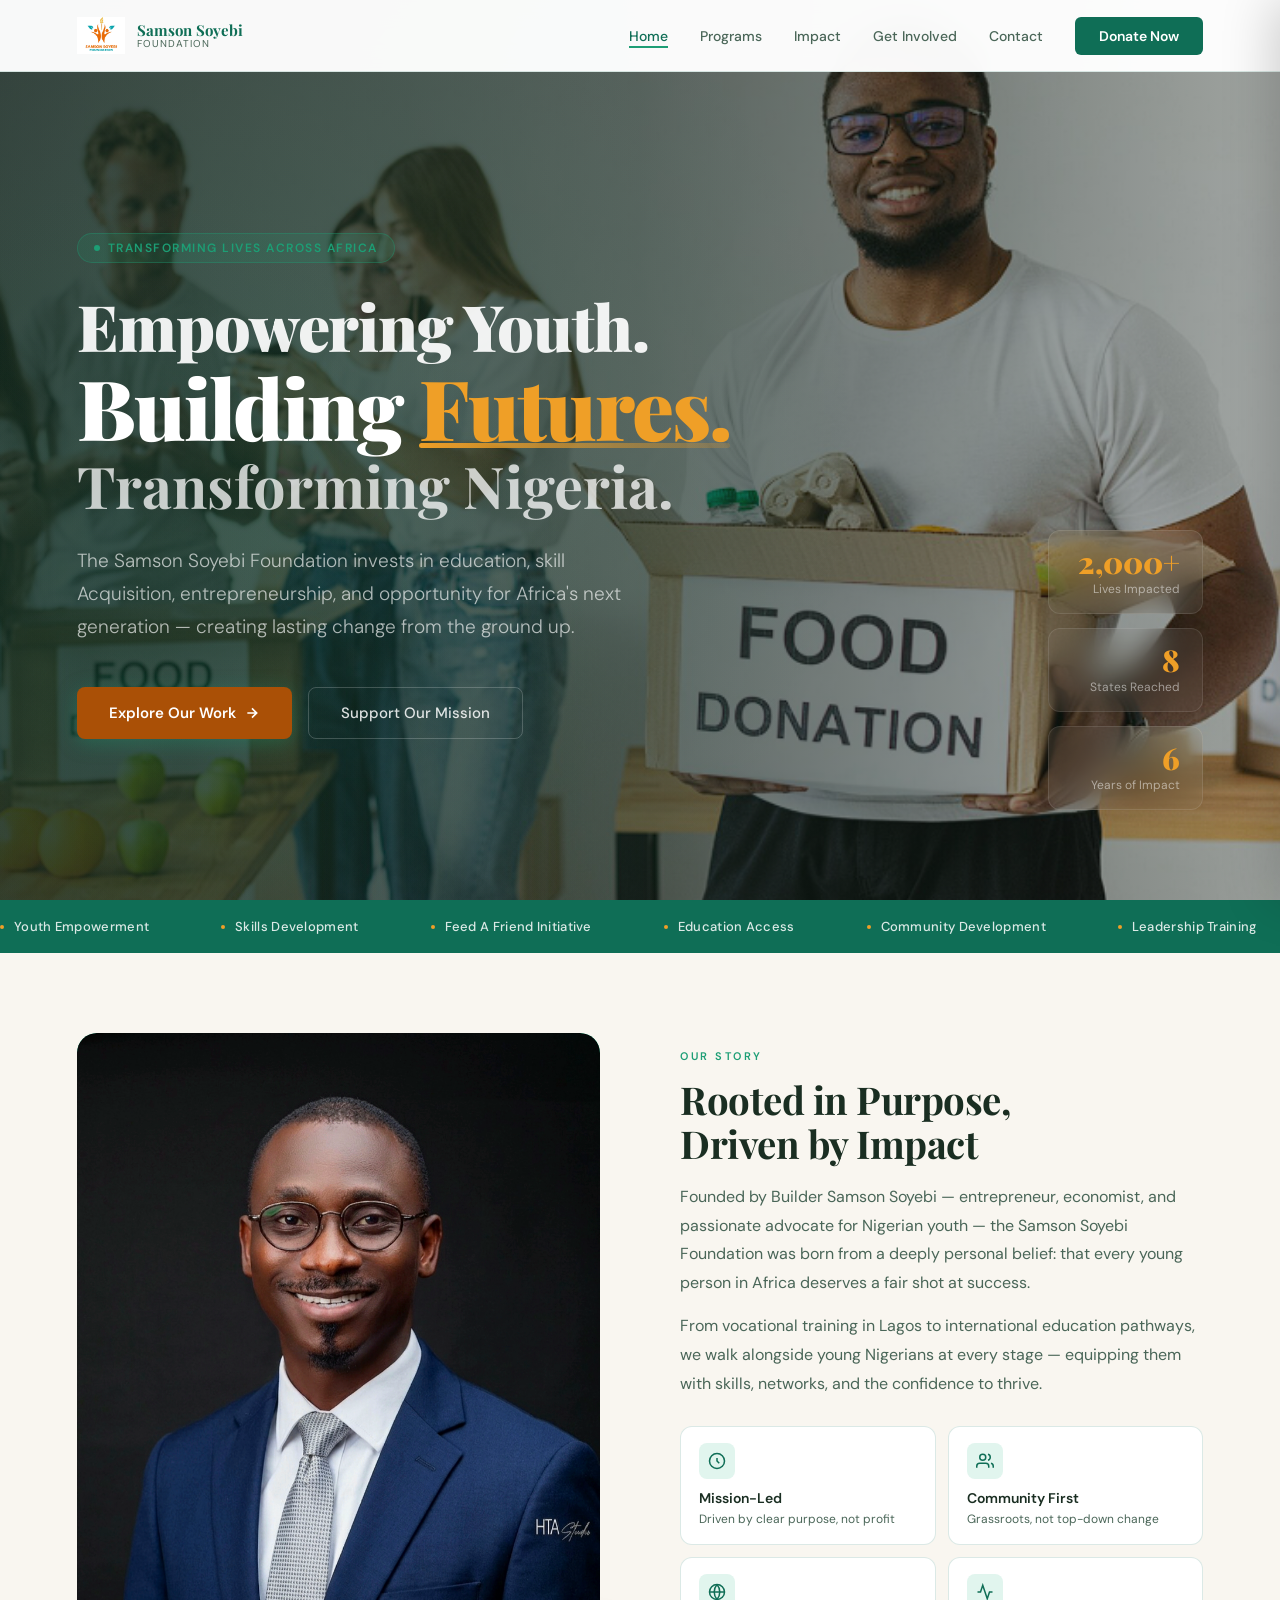
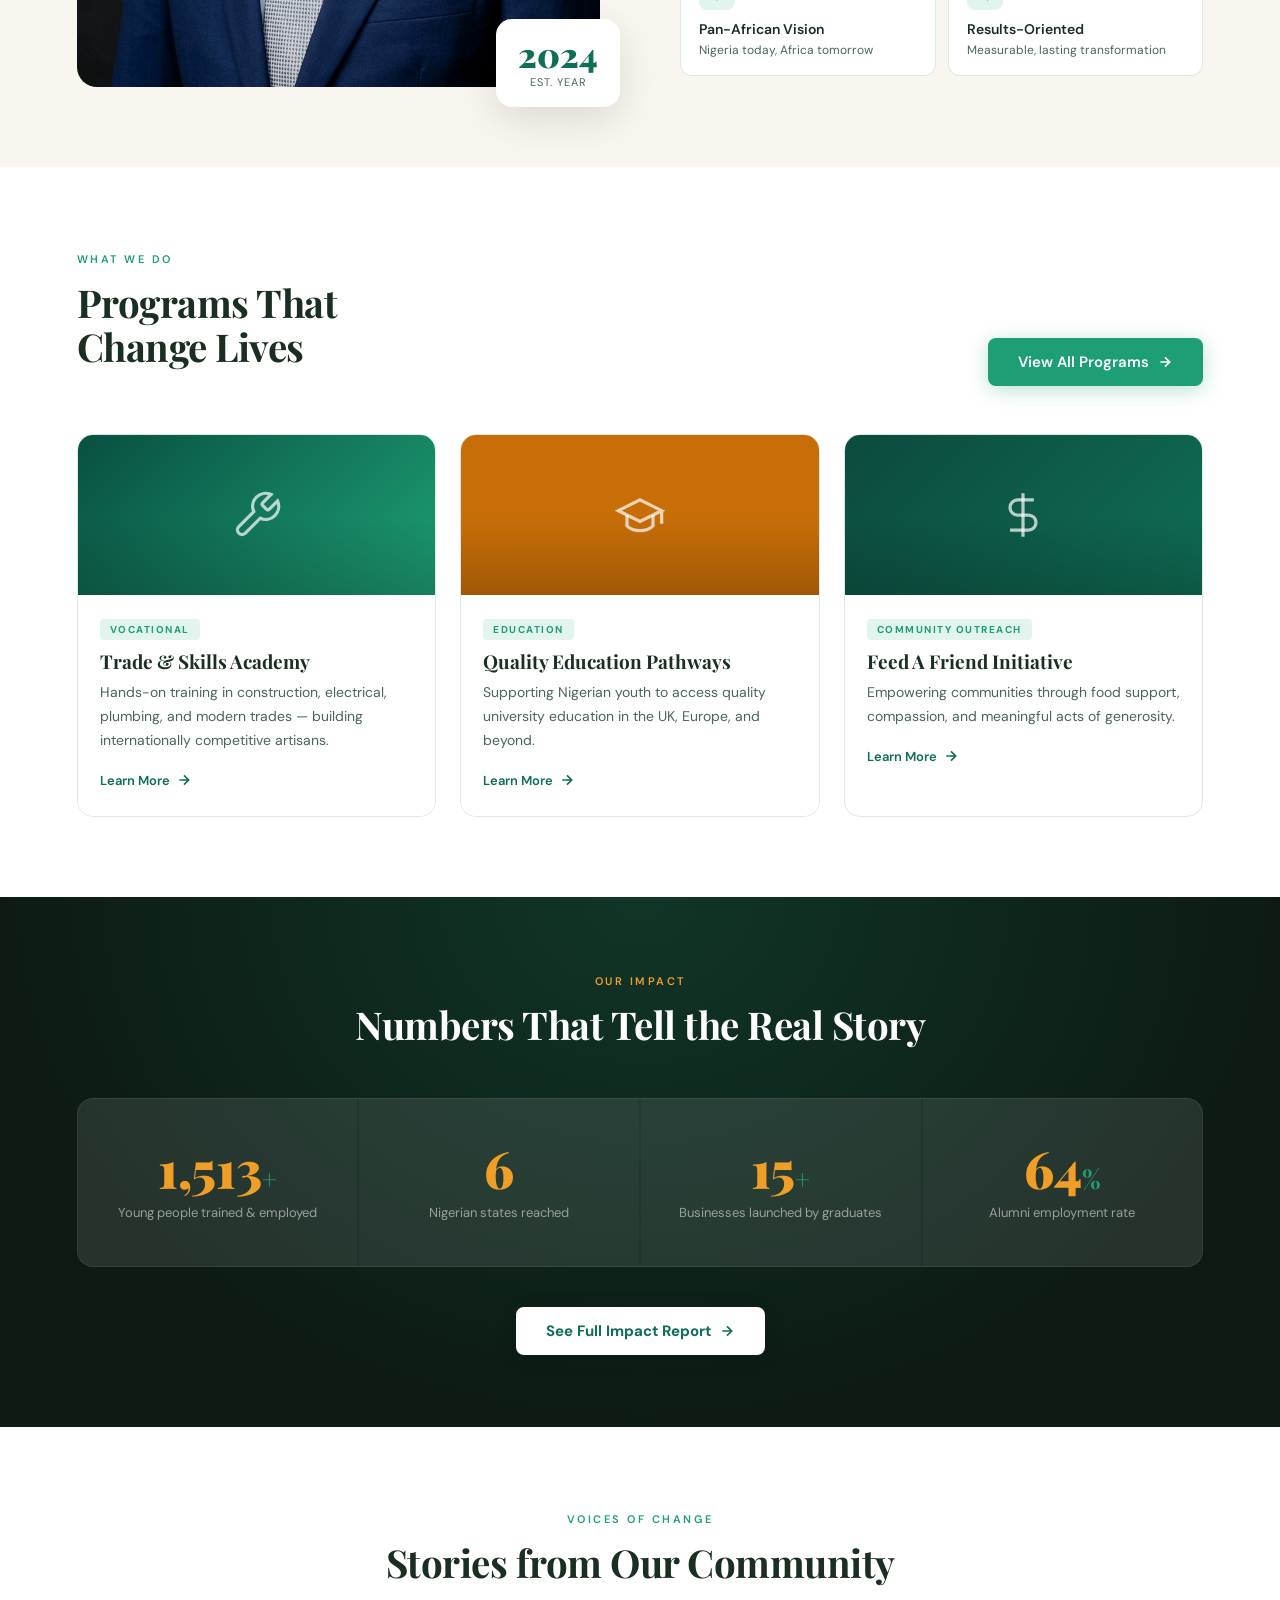
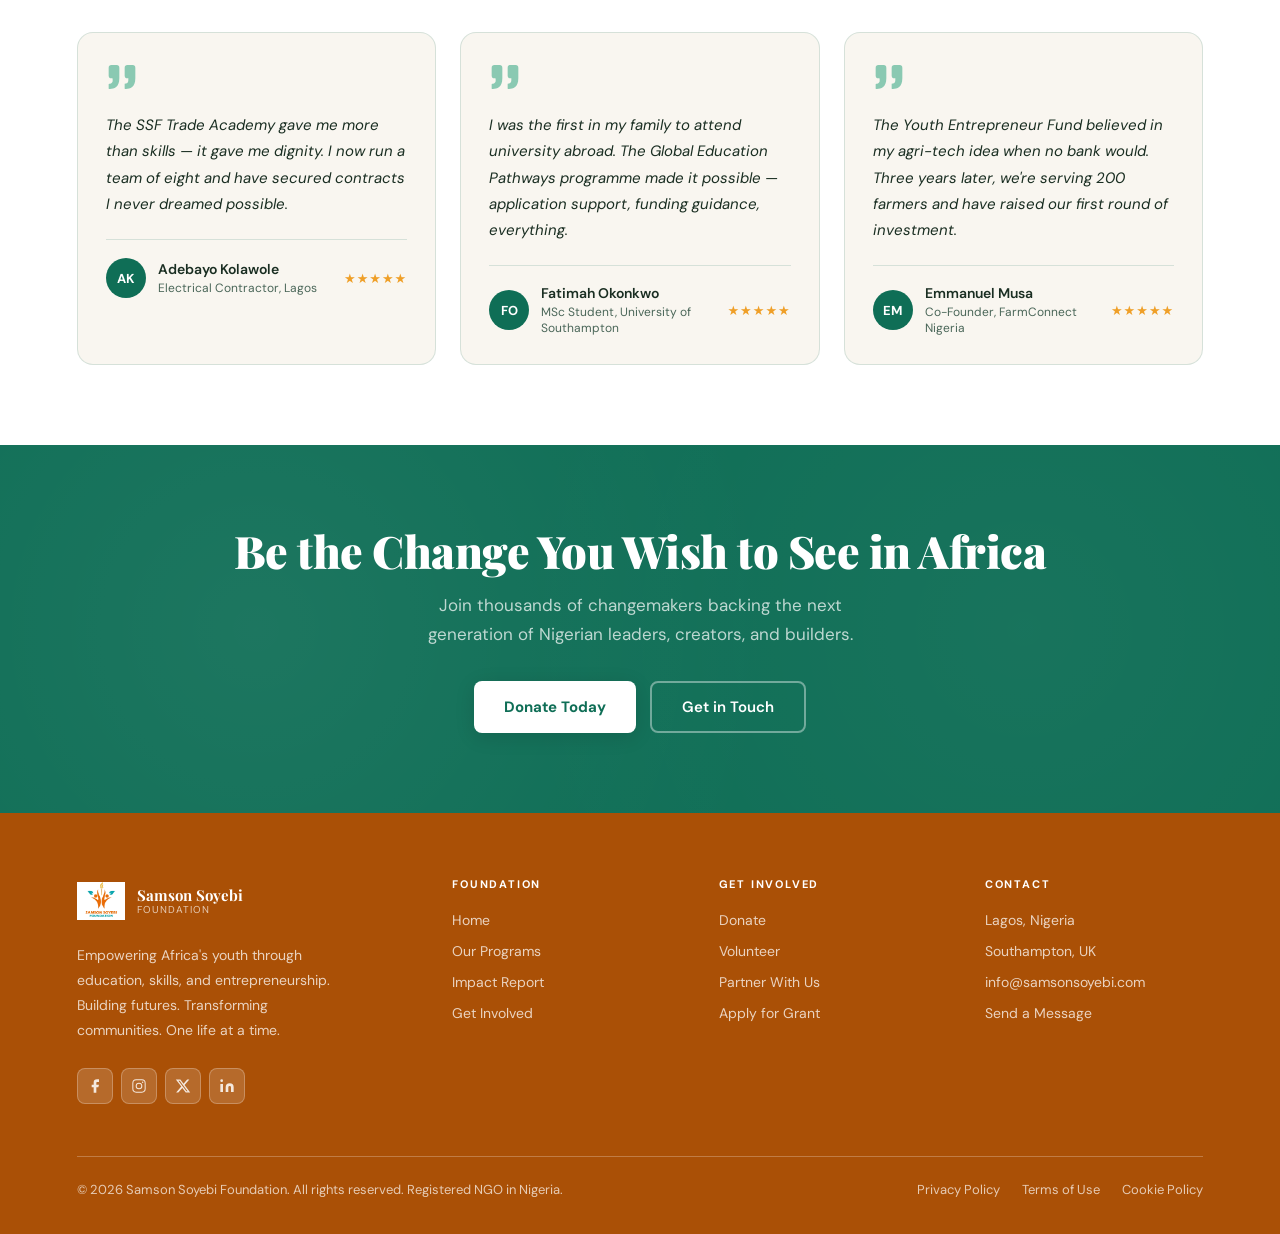
==== commit bb2d828f: "update" ====
--- a/index.html
+++ b/index.html
@@ -58,126 +58,68 @@
   }
   .hero-title {
     font-family: var(--font-display);
-    font-weight: 900;
-    color: white;
-    line-height: 1.08;
-    margin-bottom: 28px;
+    font-weight: 900; color: white;
+    line-height: 1.08; margin-bottom: 28px;
     letter-spacing: -1.5px;
-    display: flex;
-    flex-direction: column;
-    gap: 2px;
-  }
-  .hero-line {
-    display: block;
-    font-size: clamp(44px, 5.5vw, 80px);
-    white-space: nowrap;
-  }
-  .hero-line:nth-child(1) {
-    font-size: clamp(40px, 5vw, 72px);
-    color: rgba(255,255,255,0.92);
-    letter-spacing: -1px;
-  }
-  .hero-line:nth-child(2) {
-    font-size: clamp(48px, 6.5vw, 90px);
-    letter-spacing: -2px;
-  }
-  .hero-line:nth-child(3) {
-    font-size: clamp(36px, 4.5vw, 64px);
-    color: rgba(255,255,255,0.75);
-    font-weight: 700;
-    letter-spacing: 0px;
-  }
-  .hero-title .highlight {
-    color: var(--ssf-gold-light);
-    position: relative;
-    display: inline-block;
-  }
+    display: flex; flex-direction: column; gap: 2px;
+  }
+  .hero-line { display: block; font-size: clamp(44px, 5.5vw, 80px); white-space: nowrap; }
+  .hero-line:nth-child(1) { font-size: clamp(40px, 5vw, 72px); color: rgba(255,255,255,0.92); letter-spacing: -1px; }
+  .hero-line:nth-child(2) { font-size: clamp(48px, 6.5vw, 90px); letter-spacing: -2px; }
+  .hero-line:nth-child(3) { font-size: clamp(36px, 4.5vw, 64px); color: rgba(255,255,255,0.75); font-weight: 700; letter-spacing: 0px; }
+  .hero-title .highlight { color: var(--ssf-gold-light); position: relative; display: inline-block; }
   .hero-title .highlight::after {
-    content: '';
-    position: absolute;
-    bottom: 4px; left: 0; right: 0;
-    height: 5px;
+    content: ''; position: absolute; bottom: 4px; left: 0; right: 0; height: 5px;
     background: linear-gradient(90deg, var(--ssf-gold-light), rgba(239,159,39,0.2));
-    border-radius: 3px;
-    animation: underlineGrow 1.5s .8s ease forwards;
+    border-radius: 3px; animation: underlineGrow 1.5s .8s ease forwards;
     transform: scaleX(0); transform-origin: left;
   }
   @keyframes underlineGrow { to { transform: scaleX(1); } }
   .hero-desc {
-    font-size: clamp(16px,1.8vw,19px);
-    color: rgba(255,255,255,.65);
-    line-height: 1.75; max-width: 560px;
-    margin-bottom: 44px; font-weight: 300;
+    font-size: clamp(16px,1.8vw,19px); color: rgba(255,255,255,.65);
+    line-height: 1.75; max-width: 560px; margin-bottom: 44px; font-weight: 300;
   }
   .hero-actions { display: flex; gap: 16px; flex-wrap: wrap; }
   .hero-btn-primary {
     display: inline-flex; align-items: center; gap: 8px;
     background: var(--ssf-footer); color: white;
-    font-size: 15px; font-weight: 600;
-    padding: 15px 32px; border-radius: 8px;
+    font-size: 15px; font-weight: 600; padding: 15px 32px; border-radius: 8px;
     text-decoration: none;
     transition: background .2s, transform .15s, box-shadow .2s;
     box-shadow: 0 4px 20px rgba(29,158,117,.35);
   }
-  .hero-btn-primary:hover {
-    background: var(--ssf-gold-light); transform: translateY(-2px);
-    box-shadow: 0 8px 30px rgba(29,158,117,.5);
-  }
+  .hero-btn-primary:hover { background: var(--ssf-gold-light); transform: translateY(-2px); box-shadow: 0 8px 30px rgba(29,158,117,.5); }
   .hero-btn-secondary {
     display: inline-flex; align-items: center; gap: 8px;
     background: transparent; color: rgba(255,255,255,.85);
-    font-size: 15px; font-weight: 500;
-    padding: 15px 32px; border-radius: 8px;
-    text-decoration: none;
-    border: 1px solid rgba(255,255,255,.2);
+    font-size: 15px; font-weight: 500; padding: 15px 32px; border-radius: 8px;
+    text-decoration: none; border: 1px solid rgba(255,255,255,.2);
     transition: border-color .2s, color .2s, background .2s;
   }
-  .hero-btn-secondary:hover {
-    border-color: rgba(255,255,255,.5);
-    background: rgba(255,255,255,.06); color: white;
-  }
+  .hero-btn-secondary:hover { border-color: rgba(255,255,255,.5); background: rgba(255,255,255,.06); color: white; }
   .hero-stats {
     position: absolute; right: 6%; bottom: 10%;
     z-index: 2; display: flex; flex-direction: column; gap: 14px;
-    animation: heroIn 1s .3s ease forwards;
-    opacity: 0; transform: translateY(30px);
+    animation: heroIn 1s .3s ease forwards; opacity: 0; transform: translateY(30px);
   }
   .hero-stat-card {
-    background: rgba(255,255,255,.06);
-    border: 1px solid rgba(255,255,255,.1);
-    backdrop-filter: blur(16px);
-    border-radius: 12px; padding: 16px 22px;
-    text-align: right; min-width: 155px;
-    transition: border-color .2s, background .2s;
-  }
-  .hero-stat-card:hover {
-    background: rgba(255,255,255,.1);
-    border-color: rgba(29,158,117,.4);
-  }
-  .hero-stat-num {
-    font-family: var(--font-display);
-    font-size: 30px; font-weight: 900;
-    color: var(--ssf-gold-light); line-height: 1;
-  }
+    background: rgba(255,255,255,.06); border: 1px solid rgba(255,255,255,.1);
+    backdrop-filter: blur(16px); border-radius: 12px; padding: 16px 22px;
+    text-align: right; min-width: 155px; transition: border-color .2s, background .2s;
+  }
+  .hero-stat-card:hover { background: rgba(255,255,255,.1); border-color: rgba(29,158,117,.4); }
+  .hero-stat-num { font-family: var(--font-display); font-size: 30px; font-weight: 900; color: var(--ssf-gold-light); line-height: 1; }
   .hero-stat-label { font-size: 12px; color: rgba(255,255,255,.5); margin-top: 4px; }
   .hero-scroll {
     position: absolute; bottom: 30px; left: 50%; transform: translateX(-50%);
     display: flex; flex-direction: column; align-items: center; gap: 8px;
     z-index: 2; animation: bounce 2s ease infinite;
   }
-  @keyframes bounce {
-    0%,100% { transform: translateX(-50%) translateY(0); }
-    50% { transform: translateX(-50%) translateY(8px); }
-  }
-  .hero-scroll span { font-size: 10px; color: rgba(255,255,255,.3); letter-spacing: 2px; text-transform: uppercase; }
-  .hero-scroll-line { width: 1px; height: 36px; background: linear-gradient(to bottom, rgba(29,158,117,.6), transparent); }
+  @keyframes bounce { 0%,100% { transform: translateX(-50%) translateY(0); } 50% { transform: translateX(-50%) translateY(8px); } }
 
   /* ── ABOUT PREVIEW ── */
   .about-preview { background: var(--ssf-cream); }
-  .about-inner {
-    display: grid; grid-template-columns: 1fr 1fr;
-    gap: 80px; align-items: center;
-  }
+  .about-inner { display: grid; grid-template-columns: 1fr 1fr; gap: 80px; align-items: center; }
   .about-visual { position: relative; }
   .about-img-frame {
     width: 100%; aspect-ratio: 4/5;
@@ -186,228 +128,118 @@
   }
   .about-img-frame::before {
     content: ''; position: absolute; inset: 0; z-index: 1;
-    background-image:
-      radial-gradient(circle at 30% 70%, rgba(255,255,255,.08) 0%, transparent 50%),
-      radial-gradient(circle at 70% 20%, rgba(255,255,255,.06) 0%, transparent 40%);
+    background-image: radial-gradient(circle at 30% 70%, rgba(255,255,255,.08) 0%, transparent 50%), radial-gradient(circle at 70% 20%, rgba(255,255,255,.06) 0%, transparent 40%);
   }
   .about-img-inner { width: 100%; height: 100%; position: relative; z-index: 2; }
-  .about-img-photo {
-    width: 100%; height: 100%;
-    object-fit: cover; object-position: center top;
-    display: block; border-radius: 20px;
-  }
+  .about-img-photo { width: 100%; height: 100%; object-fit: cover; object-position: center top; display: block; border-radius: 20px; }
   .about-badge-float {
-    position: absolute; bottom: -20px; right: -20px;
-    background: white; border-radius: 16px;
-    padding: 18px 22px;
-    box-shadow: 0 12px 40px rgba(0,0,0,.12);
-    text-align: center; z-index: 30;
-  }
-  .about-badge-num {
-    font-family: var(--font-display); font-size: 34px;
-    font-weight: 900; color: var(--ssf-green);
-    line-height: 1; display: block;
-  }
-  .about-badge-label {
-    font-size: 11px; color: var(--ssf-muted);
-    text-transform: uppercase; letter-spacing: 1px;
-    margin-top: 4px; display: block;
-  }
-  .about-pillars {
-    display: grid; grid-template-columns: 1fr 1fr;
-    gap: 12px; margin-top: 28px;
-  }
-  .about-pillar {
-    background: white; border-radius: 12px;
-    padding: 16px 18px;
-    border: 1px solid var(--ssf-border);
-    transition: border-color .2s, box-shadow .2s, transform .2s;
-  }
-  .about-pillar:hover {
-    border-color: var(--ssf-green-light);
-    box-shadow: 0 4px 16px rgba(15,110,86,.1);
-    transform: translateY(-2px);
-  }
-  .pillar-icon {
-    width: 36px; height: 36px;
-    background: var(--ssf-green-pale);
-    border-radius: 8px;
-    display: flex; align-items: center; justify-content: center;
-    color: var(--ssf-green); margin-bottom: 10px;
-  }
+    position: absolute; bottom: -20px; right: -20px; background: white; border-radius: 16px;
+    padding: 18px 22px; box-shadow: 0 12px 40px rgba(0,0,0,.12); text-align: center; z-index: 30;
+  }
+  .about-badge-num { font-family: var(--font-display); font-size: 34px; font-weight: 900; color: var(--ssf-green); line-height: 1; display: block; }
+  .about-badge-label { font-size: 11px; color: var(--ssf-muted); text-transform: uppercase; letter-spacing: 1px; margin-top: 4px; display: block; }
+  .about-pillars { display: grid; grid-template-columns: 1fr 1fr; gap: 12px; margin-top: 28px; }
+  .about-pillar { background: white; border-radius: 12px; padding: 16px 18px; border: 1px solid var(--ssf-border); transition: border-color .2s, box-shadow .2s, transform .2s; }
+  .about-pillar:hover { border-color: var(--ssf-green-light); box-shadow: 0 4px 16px rgba(15,110,86,.1); transform: translateY(-2px); }
+  .pillar-icon { width: 36px; height: 36px; background: var(--ssf-green-pale); border-radius: 8px; display: flex; align-items: center; justify-content: center; color: var(--ssf-green); margin-bottom: 10px; }
   .pillar-icon svg { width: 18px; height: 18px; }
   .pillar-name { font-size: 14px; font-weight: 600; color: var(--ssf-text); }
   .pillar-desc { font-size: 12px; color: var(--ssf-muted); margin-top: 3px; line-height: 1.5; }
 
   /* ── PROGRAMS PREVIEW ── */
   .programs-preview { background: white; }
-  .programs-header {
-    display: flex; justify-content: space-between; align-items: flex-end;
-    margin-bottom: 48px; flex-wrap: wrap; gap: 20px;
-  }
+  .programs-header { display: flex; justify-content: space-between; align-items: flex-end; margin-bottom: 48px; flex-wrap: wrap; gap: 20px; }
   .programs-grid { display: grid; grid-template-columns: repeat(3,1fr); gap: 24px; }
-  .program-card {
-    border-radius: 16px; overflow: hidden;
-    border: 1px solid var(--ssf-border);
-    transition: transform .3s, box-shadow .3s;
-  }
-  .program-card:hover {
-    transform: translateY(-8px);
-    box-shadow: 0 24px 60px rgba(15,110,86,.14);
-  }
-  .program-card-visual {
-    height: 160px;
-    display: flex; align-items: center; justify-content: center;
-    position: relative; overflow: hidden;
-  }
+  .program-card { border-radius: 16px; overflow: hidden; border: 1px solid var(--ssf-border); transition: transform .3s, box-shadow .3s; }
+  .program-card:hover { transform: translateY(-8px); box-shadow: 0 24px 60px rgba(15,110,86,.14); }
+  .program-card-visual { height: 160px; display: flex; align-items: center; justify-content: center; position: relative; overflow: hidden; }
   .program-card-visual svg { width: 52px; height: 52px; color: rgba(255,255,255,.7); position: relative; z-index: 1; }
-  .program-card-visual::after {
-    content: ''; position: absolute; inset: 0;
-    background: linear-gradient(to bottom, transparent 50%, rgba(0,0,0,.2));
-  }
+  .program-card-visual::after { content: ''; position: absolute; inset: 0; background: linear-gradient(to bottom, transparent 50%, rgba(0,0,0,.2)); }
   .pc-1 .program-card-visual { background: linear-gradient(135deg,#085041,#1D9E75); }
   .pc-2 .program-card-visual { background: linear-gradient(135deg,#c86e08,#c86e08); }
   .pc-3 .program-card-visual { background: linear-gradient(135deg,#0c4a3e,#0F6E56); }
   .program-card-body { padding: 22px 22px 26px; background: white; }
-  .program-tag {
-    display: inline-block; font-size: 10px; font-weight: 700;
-    letter-spacing: 1.5px; text-transform: uppercase;
-    color: var(--ssf-green-light); background: var(--ssf-green-pale);
-    padding: 4px 10px; border-radius: 4px; margin-bottom: 10px;
-  }
-  .program-name {
-    font-family: var(--font-display); font-size: 19px;
-    font-weight: 700; color: var(--ssf-text);
-    margin-bottom: 8px; line-height: 1.2;
-  }
+  .program-tag { display: inline-block; font-size: 10px; font-weight: 700; letter-spacing: 1.5px; text-transform: uppercase; color: var(--ssf-green-light); background: var(--ssf-green-pale); padding: 4px 10px; border-radius: 4px; margin-bottom: 10px; }
+  .program-name { font-family: var(--font-display); font-size: 19px; font-weight: 700; color: var(--ssf-text); margin-bottom: 8px; line-height: 1.2; }
   .program-desc { font-size: 14px; color: var(--ssf-muted); line-height: 1.7; margin-bottom: 16px; }
-  .program-link {
-    display: inline-flex; align-items: center; gap: 6px;
-    font-size: 13px; font-weight: 600; color: var(--ssf-green);
-    text-decoration: none; transition: gap .2s, color .2s;
-  }
+  .program-link { display: inline-flex; align-items: center; gap: 6px; font-size: 13px; font-weight: 600; color: var(--ssf-green); text-decoration: none; transition: gap .2s, color .2s; }
   .program-link:hover { gap: 10px; color: var(--ssf-green-light); }
   .program-link svg { width: 16px; height: 16px; transition: transform .2s; }
   .program-link:hover svg { transform: translateX(3px); }
 
   /* ── IMPACT STRIP ── */
-  .impact-strip {
-    background: var(--ssf-dark); padding: 72px 6%;
-    position: relative; overflow: hidden;
-  }
-  .impact-strip::before {
-    content: ''; position: absolute; inset: 0;
-    background: radial-gradient(ellipse at 50% 0%, rgba(29,158,117,.2) 0%, transparent 70%);
-  }
-  .impact-grid {
-    display: grid; grid-template-columns: repeat(4,1fr);
-    gap: 2px; margin-top: 52px;
-    background: rgba(255,255,255,.08);
-    border-radius: 16px; overflow: hidden;
-    border: 1px solid rgba(255,255,255,.1);
-    position: relative; z-index: 1;
-  }
-  .impact-item {
-    padding: 44px 20px; text-align: center;
-    background: rgba(255,255,255,.03);
-    transition: background .2s;
-  }
+  .impact-strip { background: var(--ssf-dark); padding: 72px 6%; position: relative; overflow: hidden; }
+  .impact-strip::before { content: ''; position: absolute; inset: 0; background: radial-gradient(ellipse at 50% 0%, rgba(29,158,117,.2) 0%, transparent 70%); }
+  .impact-grid { display: grid; grid-template-columns: repeat(4,1fr); gap: 2px; margin-top: 52px; background: rgba(255,255,255,.08); border-radius: 16px; overflow: hidden; border: 1px solid rgba(255,255,255,.1); position: relative; z-index: 1; }
+  .impact-item { padding: 44px 20px; text-align: center; background: rgba(255,255,255,.03); transition: background .2s; }
   .impact-item:hover { background: rgba(29,158,117,.1); }
-  .impact-num {
-    font-family: var(--font-display);
-    font-size: clamp(36px,4vw,60px); font-weight: 900;
-    color: var(--ssf-gold-light); line-height: 1; display: block;
-  }
+  .impact-num { font-family: var(--font-display); font-size: clamp(36px,4vw,60px); font-weight: 900; color: var(--ssf-gold-light); line-height: 1; display: block; }
   .impact-plus { font-size: 26px; color: var(--ssf-green-light); }
-  .impact-label {
-    font-size: 13px; color: rgba(255,255,255,.52);
-    margin-top: 10px; line-height: 1.4;
-  }
+  .impact-label { font-size: 13px; color: rgba(255,255,255,.52); margin-top: 10px; line-height: 1.4; }
 
   /* ── TESTIMONIALS ── */
   .testimonials-section { background: white; }
-  .testimonials-grid {
-    display: grid; grid-template-columns: repeat(3,1fr);
-    gap: 24px; margin-top: 48px;
-  }
-  .testimonial-card {
-    background: var(--ssf-cream); border-radius: 16px;
-    padding: 28px; border: 1px solid var(--ssf-border);
-    transition: transform .25s, box-shadow .25s;
-  }
-  .testimonial-card:hover {
-    transform: translateY(-4px);
-    box-shadow: 0 12px 40px rgba(15,110,86,.1);
-  }
+  .testimonials-grid { display: grid; grid-template-columns: repeat(3,1fr); gap: 24px; margin-top: 48px; }
+  .testimonial-card { background: var(--ssf-cream); border-radius: 16px; padding: 28px; border: 1px solid var(--ssf-border); transition: transform .25s, box-shadow .25s; }
+  .testimonial-card:hover { transform: translateY(-4px); box-shadow: 0 12px 40px rgba(15,110,86,.1); }
   .quote-icon { color: var(--ssf-green-light); margin-bottom: 14px; opacity: .5; }
   .quote-icon svg { width: 32px; height: 32px; }
-  .testimonial-text {
-    font-size: 15px; color: var(--ssf-text);
-    line-height: 1.75; margin-bottom: 22px;
-    font-style: italic;
-  }
-  .testimonial-author {
-    display: flex; align-items: center; gap: 12px;
-    border-top: 1px solid var(--ssf-border); padding-top: 18px;
-  }
-  .t-avatar {
-    width: 40px; height: 40px; border-radius: 50%;
-    background: var(--ssf-green);
-    display: flex; align-items: center; justify-content: center;
-    font-size: 13px; font-weight: 700; color: white; flex-shrink: 0;
-  }
+  .testimonial-text { font-size: 15px; color: var(--ssf-text); line-height: 1.75; margin-bottom: 22px; font-style: italic; }
+  .testimonial-author { display: flex; align-items: center; gap: 12px; border-top: 1px solid var(--ssf-border); padding-top: 18px; }
+  .t-avatar { width: 40px; height: 40px; border-radius: 50%; background: var(--ssf-green); display: flex; align-items: center; justify-content: center; font-size: 13px; font-weight: 700; color: white; flex-shrink: 0; }
   .t-name { font-weight: 600; font-size: 14px; color: var(--ssf-text); }
   .t-role { font-size: 12px; color: var(--ssf-muted); margin-top: 2px; }
   .t-stars { margin-left: auto; color: var(--ssf-gold-light); font-size: 13px; letter-spacing: 1px; }
 
   /* ── CTA BANNER ── */
-  .cta-banner {
-    background: var(--ssf-green); padding: 80px 6%;
-    text-align: center; position: relative; overflow: hidden;
-  }
-  .cta-banner::before {
-    content: ''; position: absolute; inset: 0;
-    background:
-      radial-gradient(circle at 20% 50%, rgba(255,255,255,.06) 0%, transparent 50%),
-      radial-gradient(circle at 80% 50%, rgba(255,255,255,.04) 0%, transparent 50%);
-  }
+  .cta-banner { background: var(--ssf-green); padding: 80px 6%; text-align: center; position: relative; overflow: hidden; }
+  .cta-banner::before { content: ''; position: absolute; inset: 0; background: radial-gradient(circle at 20% 50%, rgba(255,255,255,.06) 0%, transparent 50%), radial-gradient(circle at 80% 50%, rgba(255,255,255,.04) 0%, transparent 50%); }
   .cta-inner { position: relative; z-index: 1; }
-  .cta-inner h2 {
-    font-family: var(--font-display);
-    font-size: clamp(28px,3.5vw,46px); font-weight: 900;
-    color: white; line-height: 1.15;
-    margin-bottom: 14px; letter-spacing: -.5px;
-  }
-  .cta-inner p {
-    font-size: 17px; color: rgba(255,255,255,.72);
-    max-width: 480px; margin: 0 auto 32px; line-height: 1.7;
-  }
+  .cta-inner h2 { font-family: var(--font-display); font-size: clamp(28px,3.5vw,46px); font-weight: 900; color: white; line-height: 1.15; margin-bottom: 14px; letter-spacing: -.5px; }
+  .cta-inner p { font-size: 17px; color: rgba(255,255,255,.72); max-width: 480px; margin: 0 auto 32px; line-height: 1.7; }
   .cta-actions { display: flex; gap: 14px; justify-content: center; flex-wrap: wrap; }
-  .btn-outline-white {
-    display: inline-flex; align-items: center; gap: 8px;
-    background: transparent; color: white;
-    font-size: 15px; font-weight: 600;
-    padding: 14px 30px; border-radius: 8px;
-    text-decoration: none;
-    border: 2px solid rgba(255,255,255,.4);
-    transition: border-color .2s, background .2s;
-  }
+  .btn-outline-white { display: inline-flex; align-items: center; gap: 8px; background: transparent; color: white; font-size: 15px; font-weight: 600; padding: 14px 30px; border-radius: 8px; text-decoration: none; border: 2px solid rgba(255,255,255,.4); transition: border-color .2s, background .2s; }
   .btn-outline-white:hover { border-color: white; background: rgba(255,255,255,.08); }
 
+  /* ══ TABLET ══ */
   @media (max-width:1024px) {
     .about-inner { grid-template-columns:1fr; gap:48px; }
     .about-visual { max-width:380px; }
     .programs-grid { grid-template-columns:1fr 1fr; }
     .impact-grid { grid-template-columns:1fr 1fr; }
     .hero-stats { display:none; }
-  }
+    .testimonials-grid { grid-template-columns:1fr 1fr; }
+  }
+  /* ══ MOBILE ══ */
   @media (max-width:768px) {
-    .programs-grid, .testimonials-grid { grid-template-columns:1fr; }
+    .hero-content { padding: 0 5%; }
+    .hero-line { white-space: normal; }
+    .hero-line:nth-child(1) { font-size: clamp(28px,8vw,36px); }
+    .hero-line:nth-child(2) { font-size: clamp(32px,9.5vw,44px); letter-spacing:-1px; }
+    .hero-line:nth-child(3) { font-size: clamp(24px,7vw,30px); }
+    .hero-desc { font-size:15px; margin-bottom:28px; }
+    .hero-actions { flex-direction:column; gap:10px; }
+    .hero-btn-primary, .hero-btn-secondary { width:100%; justify-content:center; padding:14px 20px; }
+    .programs-grid { grid-template-columns:1fr; }
+    .testimonials-grid { grid-template-columns:1fr; }
     .about-pillars { grid-template-columns:1fr; }
-    .hero-line:nth-child(1) { font-size: 36px; }
-    .hero-line:nth-child(2) { font-size: 42px; }
-    .hero-line:nth-child(3) { font-size: 30px; }
-    .hero-line { white-space: normal; }
+    .programs-header { flex-direction:column; align-items:flex-start; gap:14px; }
+    .impact-grid { grid-template-columns:1fr 1fr; }
+    .cta-actions { flex-direction:column; align-items:center; }
+    .cta-actions a { width:100%; max-width:320px; justify-content:center; }
+    .cta-inner h2 { font-size: clamp(24px,7vw,34px); }
+    .about-badge-float { bottom:-10px; right:-10px; padding:12px 16px; }
+    .about-badge-num { font-size:26px; }
+  }
+  /* ══ SMALL MOBILE ══ */
+  @media (max-width:480px) {
+    .hero { padding-top: var(--nav-h); min-height: 100svh; }
+    .hero-line:nth-child(1) { font-size:25px; }
+    .hero-line:nth-child(2) { font-size:29px; }
+    .hero-line:nth-child(3) { font-size:21px; }
+    .hero-desc { font-size:14px; }
+    .impact-item { padding:32px 12px; }
+    .impact-num { font-size:clamp(28px,8vw,44px); }
   }
 </style>
 </head>
@@ -446,8 +278,7 @@
       <div class="hero-stat-label">Years of Impact</div>
     </div>
   </div>
-  <div class="hero-scroll">
-  </div>
+  <div class="hero-scroll"></div>
 </section>
 
 <!-- ABOUT PREVIEW -->
@@ -511,7 +342,7 @@
       </div>
       <div class="program-card-body">
         <span class="program-tag">Vocational</span>
-        <div class="program-name">Trade & Skills Academy</div>
+        <div class="program-name">Trade &amp; Skills Academy</div>
         <p class="program-desc">Hands-on training in construction, electrical, plumbing, and modern trades — building internationally competitive artisans.</p>
         <a href="programs.html#skills" class="program-link">Learn More <svg viewBox="0 0 24 24" fill="none" stroke="currentColor" stroke-width="2.5"><path d="M5 12h14M12 5l7 7-7 7"/></svg></a>
       </div>
@@ -621,4 +452,4 @@
 
 <script src="shared.js"></script>
 </body>
-</html>
+</html>
--- a/shared.css
+++ b/shared.css
@@ -109,45 +109,186 @@
 .nav-cta::after { display: none !important; }
 .nav-cta:hover { background: var(--ssf-green-light) !important; transform: translateY(-1px); }
 
-/* Mobile nav toggle */
+/* ══════════════════════════════════════════
+   HAMBURGER BUTTON
+══════════════════════════════════════════ */
 .nav-toggle {
   display: none;
+  flex-direction: column;
+  justify-content: center;
+  align-items: center;
+  gap: 5px;
+  width: 42px; height: 42px;
   background: none;
-  border: none;
+  border: 1.5px solid var(--ssf-border);
+  border-radius: 10px;
   cursor: pointer;
-  padding: 4px;
-}
+  padding: 8px;
+  transition: background .2s, border-color .2s;
+  flex-shrink: 0;
+}
+.nav-toggle:hover {
+  background: var(--ssf-green-pale);
+  border-color: var(--ssf-green-light);
+}
+.nav-toggle .bar {
+  display: block;
+  width: 18px; height: 2px;
+  background: var(--ssf-text);
+  border-radius: 2px;
+  transition: transform .3s ease, opacity .25s ease, width .25s ease;
+  transform-origin: center;
+}
+/* Hamburger → X when active */
+.nav-toggle.active .bar:nth-child(1) { transform: translateY(7px) rotate(45deg); }
+.nav-toggle.active .bar:nth-child(2) { opacity: 0; width: 0; }
+.nav-toggle.active .bar:nth-child(3) { transform: translateY(-7px) rotate(-45deg); }
+
+/* ══════════════════════════════════════════
+   DARK BACKDROP
+══════════════════════════════════════════ */
+.nav-backdrop {
+  position: fixed;
+  top: 0; left: 0; right: 0; bottom: 0;
+  width: 100%; height: 100%;
+  background: rgba(13,27,20,0.55);
+  z-index: 1040;
+  /* Hidden by default */
+  opacity: 0;
+  pointer-events: none;
+  transition: opacity .32s ease;
+}
+.nav-backdrop.show {
+  opacity: 1;
+  pointer-events: auto;
+}
+
+/* ══════════════════════════════════════════
+   MOBILE DRAWER
+══════════════════════════════════════════ */
 .nav-mobile {
-  display: none;
   position: fixed;
-  top: var(--nav-h); left: 0; right: 0;
+  top: 0; right: 0;
+  width: min(300px, 82vw);
+  height: 100%;
+  height: 100dvh; /* dynamic viewport height — fixes iOS */
   background: white;
+  z-index: 1050;
+  /* Flex column: header | links (scrollable) | footer */
+  display: flex;
+  flex-direction: column;
+  /* Hidden — slides off to the right */
+  transform: translateX(100%);
+  transition: transform .32s cubic-bezier(.4, 0, .2, 1);
+  box-shadow: -8px 0 48px rgba(0,0,0,0.18);
+  /* NO overflow-y here — only the links section scrolls */
+  overflow: hidden;
+}
+.nav-mobile.open {
+  transform: translateX(0);
+}
+
+/* ── HEADER ── */
+.nav-mobile-header {
+  display: flex;
+  align-items: center;
+  justify-content: space-between;
+  padding: 14px 18px;
   border-bottom: 1px solid var(--ssf-border);
-  padding: 20px 6%;
+  background: var(--ssf-cream);
+  flex-shrink: 0; /* never shrink */
+  min-height: 68px;
+}
+.nav-mobile-header .nav-logo { gap: 8px; }
+.nav-mobile-header .nav-logo-text span:first-child { font-size: 13px; }
+.nav-mobile-header .nav-logo-text span:last-child { font-size: 9px; }
+
+.nav-close {
+  width: 34px; height: 34px;
+  background: white;
+  border: 1px solid var(--ssf-border);
+  border-radius: 8px;
+  display: flex; align-items: center; justify-content: center;
+  cursor: pointer;
+  color: var(--ssf-text);
+  transition: background .2s, border-color .2s, color .2s;
+  flex-shrink: 0;
+}
+.nav-close:hover { background: #fff0f0; border-color: #ffb3b3; color: #c0392b; }
+
+/* ── LINKS (middle, scrollable) ── */
+.nav-mobile-links {
+  flex: 1;           /* takes all remaining space */
+  overflow-y: auto;  /* scrolls if too many items */
+  display: flex;
   flex-direction: column;
-  gap: 4px;
-  z-index: 999;
-  box-shadow: 0 8px 30px rgba(0,0,0,0.1);
-}
-.nav-mobile.open { display: flex; }
-.nav-mobile a {
-  text-decoration: none;
+  padding: 6px 0;
+  background: white;
+}
+.nav-mobile-links a {
+  display: flex;
+  align-items: center;
+  gap: 14px;
+  padding: 16px 22px;
   font-size: 15px;
-  font-weight: 500;
+  font-weight: 600;
+  color: var(--ssf-text);
+  text-decoration: none;
+  border-bottom: 1px solid rgba(15,110,86,0.07);
+  transition: background .15s, color .15s, padding-left .18s;
+}
+.nav-mobile-links a:last-child { border-bottom: none; }
+.nav-mobile-links a svg { color: var(--ssf-muted); flex-shrink: 0; transition: color .15s; }
+.nav-mobile-links a:hover { background: var(--ssf-green-pale); color: var(--ssf-green); padding-left: 28px; }
+.nav-mobile-links a:hover svg { color: var(--ssf-green); }
+.nav-mobile-links a.active {
+  color: var(--ssf-green); background: var(--ssf-green-pale);
+  border-left: 3px solid var(--ssf-green); padding-left: 19px;
+}
+.nav-mobile-links a.active svg { color: var(--ssf-green); }
+
+/* ── FOOTER (bottom, always visible) ── */
+.nav-mobile-footer {
+  flex-shrink: 0; /* never shrink — always pinned to bottom */
+  padding: 18px 18px 24px;
+  border-top: 1px solid var(--ssf-border);
+  background: var(--ssf-cream);
+}
+.nav-mobile-donate {
+  display: flex;
+  align-items: center;
+  justify-content: center;
+  gap: 10px;
+  width: 100%;
+  padding: 14px;
+  background: var(--ssf-green);
+  color: white !important;
+  font-size: 15px; font-weight: 700;
+  text-decoration: none;
+  border-radius: 10px;
+  margin-bottom: 16px;
+  transition: background .2s, transform .15s;
+  box-shadow: 0 4px 16px rgba(15,110,86,0.3);
+}
+.nav-mobile-donate:hover { background: var(--ssf-green-light); transform: translateY(-1px); }
+
+.nav-mobile-socials {
+  display: flex;
+  justify-content: center;
+  gap: 10px;
+}
+.nav-mobile-socials a {
+  width: 36px; height: 36px;
+  background: white;
+  border: 1px solid var(--ssf-border);
+  border-radius: 8px;
+  display: flex; align-items: center; justify-content: center;
   color: var(--ssf-muted);
-  padding: 10px 0;
-  border-bottom: 1px solid var(--ssf-border);
-  transition: color .2s;
-}
-.nav-mobile a:last-child { border-bottom: none; }
-.nav-mobile a:hover { color: var(--ssf-green); }
-.nav-mobile .nav-cta {
-  margin-top: 8px;
-  text-align: center;
-  padding: 12px;
-  border-radius: 8px;
-  border-bottom: none !important;
-}
+  text-decoration: none;
+  transition: background .2s, color .2s, border-color .2s;
+}
+.nav-mobile-socials a svg { width: 16px; height: 16px; }
+.nav-mobile-socials a:hover { background: var(--ssf-green); color: white; border-color: var(--ssf-green); }
 
 /* ── PAGE HERO (inner pages) ── */
 .page-hero {
@@ -163,9 +304,7 @@
     radial-gradient(circle at 20% 60%, rgba(29,158,117,0.15) 0%, transparent 55%),
     radial-gradient(circle at 80% 30%, rgba(186,117,23,0.10) 0%, transparent 50%);
 }
-.page-hero-grid {
-  display: none;
-}
+.page-hero-grid { display: none; }
 .page-hero-inner {
   position: relative; z-index: 2;
   max-width: 680px;
@@ -203,10 +342,7 @@
   letter-spacing: -1px;
   margin-bottom: 18px;
 }
-.page-hero h1 em {
-  font-style: normal;
-  color: var(--ssf-gold-light);
-}
+.page-hero h1 em { font-style: normal; color: var(--ssf-gold-light); }
 .page-hero p {
   font-size: 17px;
   color: rgba(255,255,255,0.62);
@@ -240,10 +376,7 @@
 }
 .content-section { padding: 80px 6%; }
 .content-section.bg-cream { background: var(--ssf-cream); }
-.content-section.bg-dark {
-  background: var(--ssf-dark);
-  position: relative; overflow: hidden;
-}
+.content-section.bg-dark { background: var(--ssf-dark); position: relative; overflow: hidden; }
 
 /* ── BUTTONS ── */
 .btn-primary {
@@ -255,11 +388,7 @@
   transition: background .2s, transform .15s, box-shadow .2s;
   box-shadow: 0 4px 20px rgba(29,158,117,0.3);
 }
-.btn-primary:hover {
-  background: var(--ssf-green);
-  transform: translateY(-2px);
-  box-shadow: 0 8px 28px rgba(29,158,117,0.45);
-}
+.btn-primary:hover { background: var(--ssf-green); transform: translateY(-2px); box-shadow: 0 8px 28px rgba(29,158,117,0.45); }
 .btn-outline {
   display: inline-flex; align-items: center; gap: 8px;
   background: transparent; color: var(--ssf-green);
@@ -269,10 +398,7 @@
   border: 1.5px solid var(--ssf-green);
   transition: background .2s, color .2s;
 }
-.btn-outline:hover {
-  background: var(--ssf-green);
-  color: white;
-}
+.btn-outline:hover { background: var(--ssf-green); color: white; }
 .btn-white {
   display: inline-flex; align-items: center; gap: 8px;
   background: white; color: var(--ssf-green);
@@ -285,10 +411,7 @@
 .btn-white:hover { background: var(--ssf-cream); transform: translateY(-2px); }
 
 /* ── FADE-UP ── */
-.fade-up {
-  opacity: 0; transform: translateY(32px);
-  transition: opacity .65s ease, transform .65s ease;
-}
+.fade-up { opacity: 0; transform: translateY(32px); transition: opacity .65s ease, transform .65s ease; }
 .fade-up.visible { opacity: 1; transform: translateY(0); }
 .fade-up:nth-child(2) { transition-delay: .08s; }
 .fade-up:nth-child(3) { transition-delay: .16s; }
@@ -297,31 +420,20 @@
 .fade-up:nth-child(6) { transition-delay: .40s; }
 
 /* ── MISSION STRIP ── */
-.mission-strip {
-  background: var(--ssf-green);
-  padding: 18px 0;
-  overflow: hidden;
-}
+.mission-strip { background: var(--ssf-green); padding: 18px 0; overflow: hidden; }
 .mission-strip-inner {
   display: flex; gap: 72px;
   animation: tickerScroll 28s linear infinite;
   white-space: nowrap;
 }
-@keyframes tickerScroll {
-  from { transform: translateX(0); }
-  to { transform: translateX(-50%); }
-}
+@keyframes tickerScroll { from { transform: translateX(0); } to { transform: translateX(-50%); } }
 .mission-strip-item {
   display: inline-flex; align-items: center; gap: 10px;
   color: rgba(255,255,255,0.85);
   font-size: 13px; font-weight: 500;
   letter-spacing: 0.3px; flex-shrink: 0;
 }
-.mission-strip-dot {
-  width: 4px; height: 4px;
-  background: var(--ssf-gold-light);
-  border-radius: 50%; flex-shrink: 0;
-}
+.mission-strip-dot { width: 4px; height: 4px; background: var(--ssf-gold-light); border-radius: 50%; flex-shrink: 0; }
 
 /* ── FOOTER ── */
 footer {
@@ -335,12 +447,7 @@
   gap: 48px;
   margin-bottom: 52px;
 }
-.footer-brand-desc {
-  font-size: 14px; line-height: 1.8;
-  color: rgba(255,255,255,0.75);
-  margin: 18px 0 24px;
-  max-width: 268px;
-}
+.footer-brand-desc { font-size: 14px; line-height: 1.8; color: rgba(255,255,255,0.75); margin: 18px 0 24px; max-width: 268px; }
 .footer-social { display: flex; gap: 8px; }
 .footer-social-link {
   width: 36px; height: 36px;
@@ -353,22 +460,10 @@
   transition: background .2s, border-color .2s, color .2s;
 }
 .footer-social-link svg { width: 16px; height: 16px; }
-.footer-social-link:hover {
-  background: rgba(255,255,255,0.30);
-  border-color: white;
-  color: white;
-}
-.footer-col-title {
-  font-size: 11px; font-weight: 700;
-  letter-spacing: 1.8px; text-transform: uppercase;
-  color: white;
-  margin-bottom: 18px;
-}
+.footer-social-link:hover { background: rgba(255,255,255,0.30); border-color: white; color: white; }
+.footer-col-title { font-size: 11px; font-weight: 700; letter-spacing: 1.8px; text-transform: uppercase; color: white; margin-bottom: 18px; }
 .footer-links { display: flex; flex-direction: column; gap: 10px; list-style: none; }
-.footer-links a {
-  font-size: 14px; color: rgba(255,255,255,0.75);
-  text-decoration: none; transition: color .2s;
-}
+.footer-links a { font-size: 14px; color: rgba(255,255,255,0.75); text-decoration: none; transition: color .2s; }
 .footer-links a:hover { color: white; }
 .footer-bottom {
   border-top: 1px solid rgba(255,255,255,0.25);
@@ -378,82 +473,78 @@
   font-size: 13px; color: rgba(255,255,255,0.70);
 }
 .footer-bottom-links { display: flex; gap: 22px; }
-.footer-bottom-links a {
-  color: rgba(255,255,255,0.70); text-decoration: none; transition: color .2s;
-}
+.footer-bottom-links a { color: rgba(255,255,255,0.70); text-decoration: none; transition: color .2s; }
 .footer-bottom-links a:hover { color: white; }
-
-/* Footer logo text on orange background */
 footer .nav-logo-text span:first-child { color: white; }
 footer .nav-logo-text span:last-child { color: rgba(255,255,255,0.70); }
 
 /* ── FORM ELEMENTS ── */
 .form-group { margin-bottom: 20px; }
-.form-label {
-  display: block;
-  font-size: 13px; font-weight: 600;
-  color: var(--ssf-text); margin-bottom: 7px;
-  letter-spacing: 0.2px;
-}
+.form-label { display: block; font-size: 13px; font-weight: 600; color: var(--ssf-text); margin-bottom: 7px; letter-spacing: 0.2px; }
 .form-label span { color: var(--ssf-gold); margin-left: 2px; }
-.form-input,
-.form-select,
-.form-textarea {
-  width: 100%;
-  padding: 12px 16px;
-  font-family: var(--font-body);
-  font-size: 15px;
-  color: var(--ssf-text);
-  background: white;
-  border: 1.5px solid rgba(15,110,86,0.2);
-  border-radius: 8px;
-  transition: border-color .2s, box-shadow .2s;
-  appearance: none;
-}
-.form-input:focus,
-.form-select:focus,
-.form-textarea:focus {
-  outline: none;
-  border-color: var(--ssf-green-light);
+.form-input, .form-select, .form-textarea {
+  width: 100%; padding: 12px 16px;
+  font-family: var(--font-body); font-size: 15px; color: var(--ssf-text);
+  background: white; border: 1.5px solid rgba(15,110,86,0.2);
+  border-radius: 8px; transition: border-color .2s, box-shadow .2s; appearance: none;
+}
+.form-input:focus, .form-select:focus, .form-textarea:focus {
+  outline: none; border-color: var(--ssf-green-light);
   box-shadow: 0 0 0 3px rgba(29,158,117,0.12);
 }
-.form-input::placeholder,
-.form-textarea::placeholder { color: rgba(74,102,88,0.5); }
+.form-input::placeholder, .form-textarea::placeholder { color: rgba(74,102,88,0.5); }
 .form-textarea { resize: vertical; min-height: 120px; line-height: 1.6; }
 .form-select { background-image: url("data:image/svg+xml,%3Csvg xmlns='http://www.w3.org/2000/svg' width='16' height='16' viewBox='0 0 24 24' fill='none' stroke='%234a6658' stroke-width='2'%3E%3Cpath d='M6 9l6 6 6-6'/%3E%3C/svg%3E"); background-repeat: no-repeat; background-position: right 14px center; padding-right: 40px; cursor: pointer; }
 .form-row { display: grid; grid-template-columns: 1fr 1fr; gap: 16px; }
 .form-submit {
-  width: 100%;
-  padding: 16px;
-  font-family: var(--font-body);
-  font-size: 16px; font-weight: 700;
-  color: white; background: var(--ssf-green);
+  width: 100%; padding: 16px; font-family: var(--font-body);
+  font-size: 16px; font-weight: 700; color: white; background: var(--ssf-green);
   border: none; border-radius: 8px; cursor: pointer;
   transition: background .2s, transform .15s, box-shadow .2s;
   box-shadow: 0 4px 20px rgba(15,110,86,0.3);
   display: flex; align-items: center; justify-content: center; gap: 10px;
 }
-.form-submit:hover {
-  background: var(--ssf-green-light);
-  transform: translateY(-2px);
-  box-shadow: 0 8px 28px rgba(15,110,86,0.4);
-}
+.form-submit:hover { background: var(--ssf-green-light); transform: translateY(-2px); box-shadow: 0 8px 28px rgba(15,110,86,0.4); }
 .form-submit svg { width: 18px; height: 18px; }
 
 /* ── COUNTING ── */
 .counting { display: inline-block; }
 
-/* ── RESPONSIVE ── */
+/* ══════════════════════════════════════════
+   RESPONSIVE
+══════════════════════════════════════════ */
+
+/* Tablet */
 @media (max-width: 1024px) {
   .footer-grid { grid-template-columns: 1fr 1fr; }
 }
+
+/* Mobile */
 @media (max-width: 768px) {
+  nav { padding: 0 5%; }
   .content-section { padding: 60px 5%; }
   .page-hero { padding: calc(var(--nav-h) + 40px) 5% 56px; }
-  nav { padding: 0 5%; }
-  .nav-links { display: none; }
-  .nav-toggle { display: flex; }
+  .page-hero h1 { font-size: clamp(28px, 7vw, 40px); }
+  .page-hero p { font-size: 15px; }
+
+  /* Show hamburger, hide desktop links */
+  .nav-links { display: none !important; }
+  .nav-toggle { display: flex !important; }
+
+  /* Footer */
   .footer-grid { grid-template-columns: 1fr; gap: 36px; }
+  .footer-bottom { flex-direction: column; align-items: flex-start; }
+  footer { padding: 48px 5% 32px; }
+
+  /* Forms */
   .form-row { grid-template-columns: 1fr; }
-  .footer-bottom { flex-direction: column; align-items: flex-start; }
-}
+}
+
+/* Small mobile */
+@media (max-width: 480px) {
+  nav { padding: 0 4%; }
+  .content-section { padding: 48px 4%; }
+  .section-title { font-size: clamp(22px, 7vw, 30px); }
+  .btn-primary, .btn-outline, .btn-white { padding: 12px 20px; font-size: 14px; }
+  .footer-bottom-links { flex-wrap: wrap; gap: 12px; }
+}
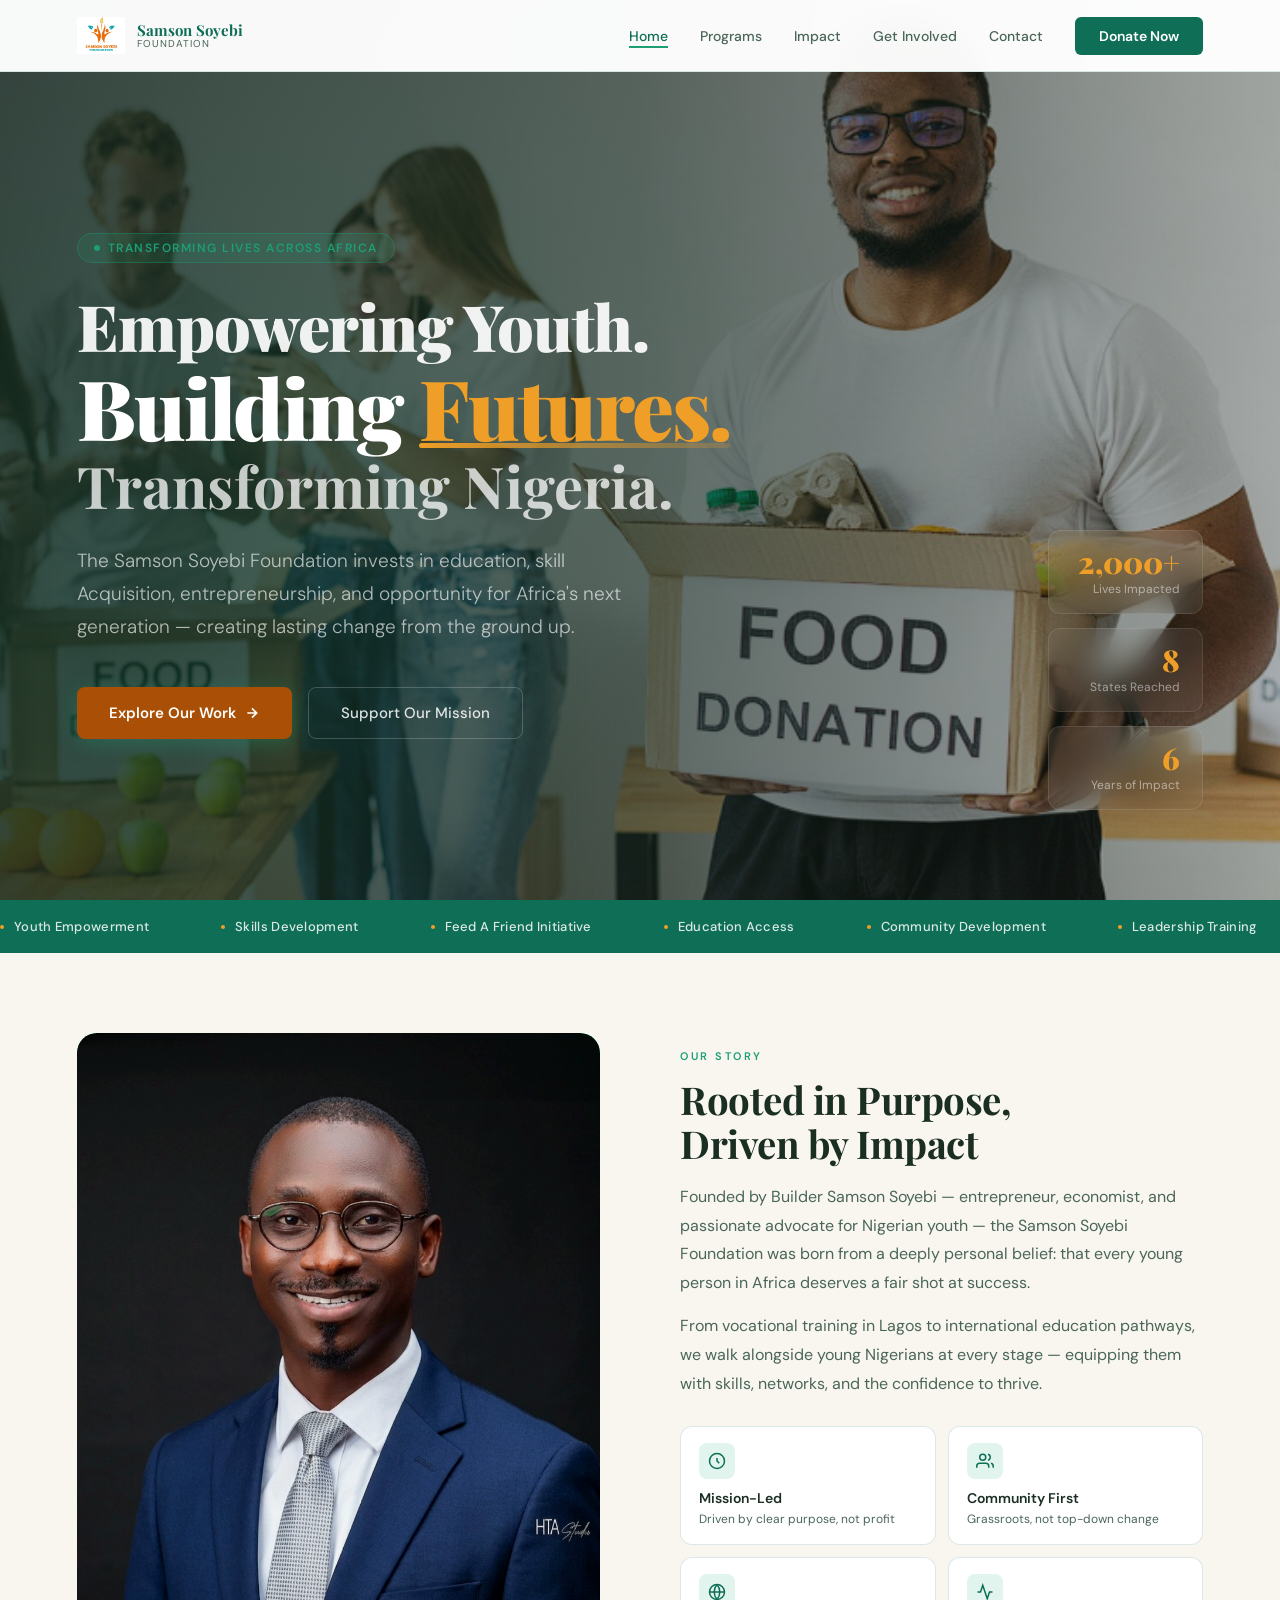
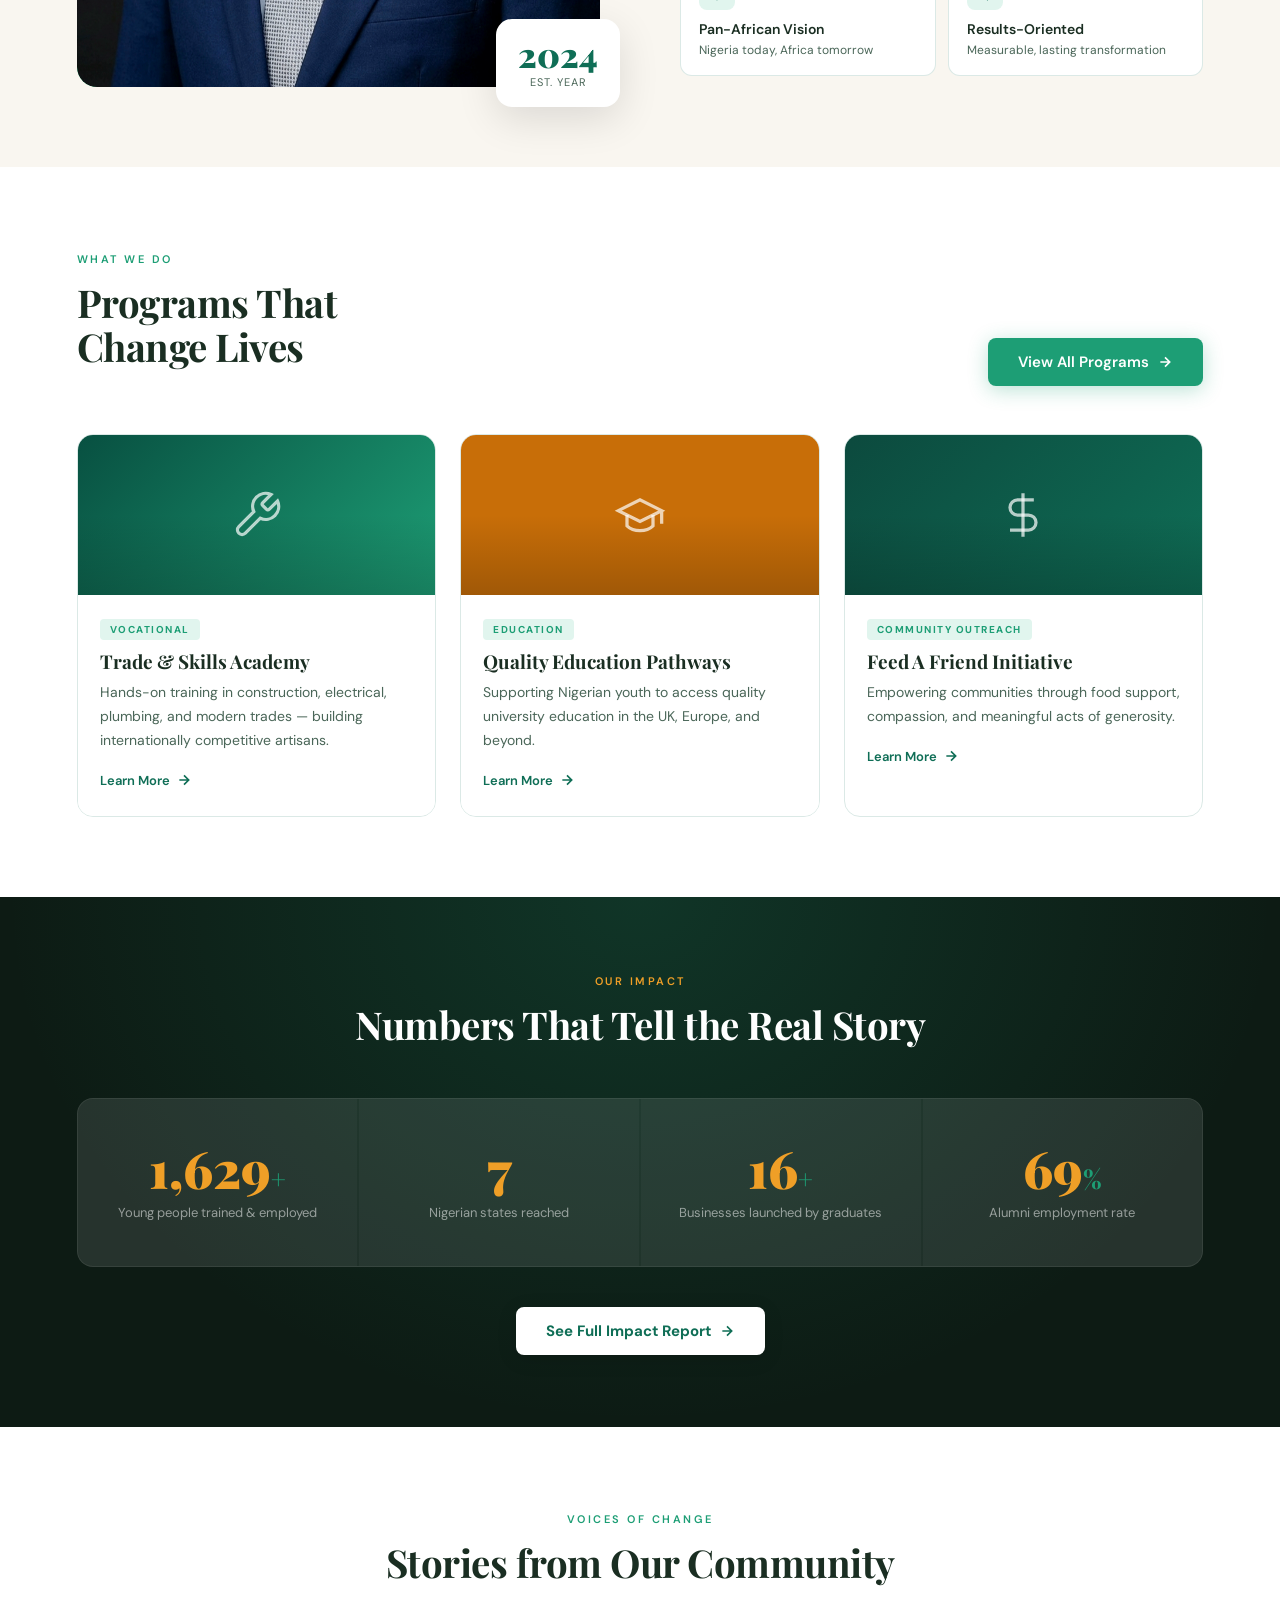
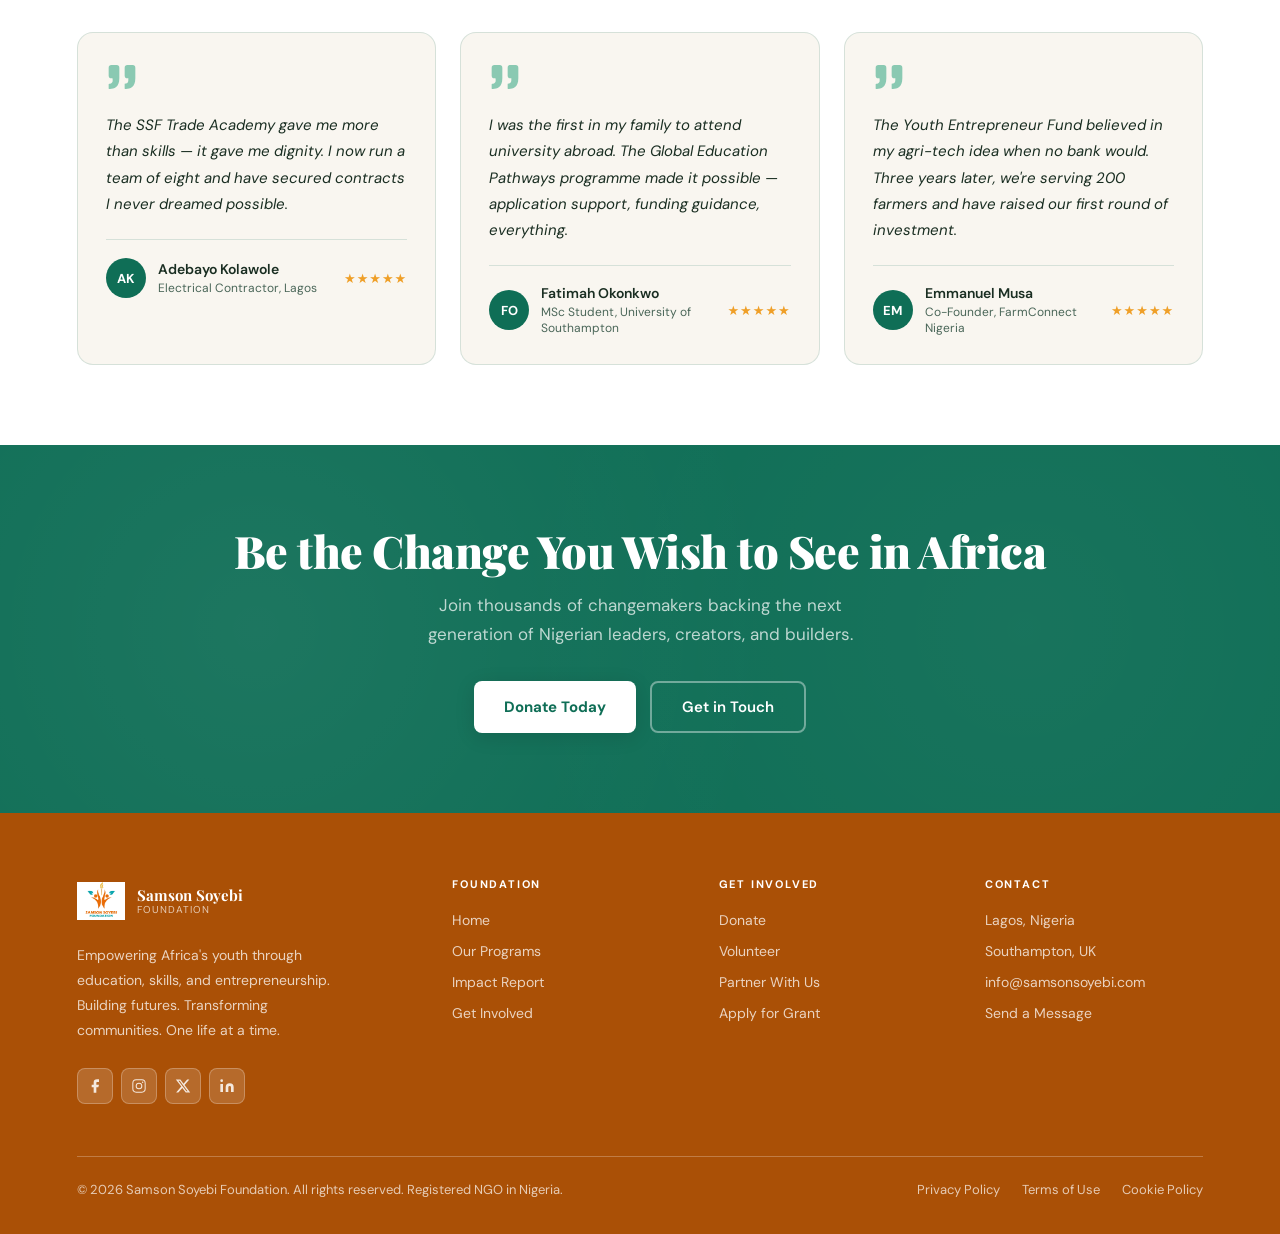
==== commit 2d064f42: "Fixing the nav" ====
--- a/index.html
+++ b/index.html
@@ -58,68 +58,126 @@
   }
   .hero-title {
     font-family: var(--font-display);
-    font-weight: 900; color: white;
-    line-height: 1.08; margin-bottom: 28px;
+    font-weight: 900;
+    color: white;
+    line-height: 1.08;
+    margin-bottom: 28px;
     letter-spacing: -1.5px;
-    display: flex; flex-direction: column; gap: 2px;
-  }
-  .hero-line { display: block; font-size: clamp(44px, 5.5vw, 80px); white-space: nowrap; }
-  .hero-line:nth-child(1) { font-size: clamp(40px, 5vw, 72px); color: rgba(255,255,255,0.92); letter-spacing: -1px; }
-  .hero-line:nth-child(2) { font-size: clamp(48px, 6.5vw, 90px); letter-spacing: -2px; }
-  .hero-line:nth-child(3) { font-size: clamp(36px, 4.5vw, 64px); color: rgba(255,255,255,0.75); font-weight: 700; letter-spacing: 0px; }
-  .hero-title .highlight { color: var(--ssf-gold-light); position: relative; display: inline-block; }
+    display: flex;
+    flex-direction: column;
+    gap: 2px;
+  }
+  .hero-line {
+    display: block;
+    font-size: clamp(44px, 5.5vw, 80px);
+    white-space: nowrap;
+  }
+  .hero-line:nth-child(1) {
+    font-size: clamp(40px, 5vw, 72px);
+    color: rgba(255,255,255,0.92);
+    letter-spacing: -1px;
+  }
+  .hero-line:nth-child(2) {
+    font-size: clamp(48px, 6.5vw, 90px);
+    letter-spacing: -2px;
+  }
+  .hero-line:nth-child(3) {
+    font-size: clamp(36px, 4.5vw, 64px);
+    color: rgba(255,255,255,0.75);
+    font-weight: 700;
+    letter-spacing: 0px;
+  }
+  .hero-title .highlight {
+    color: var(--ssf-gold-light);
+    position: relative;
+    display: inline-block;
+  }
   .hero-title .highlight::after {
-    content: ''; position: absolute; bottom: 4px; left: 0; right: 0; height: 5px;
+    content: '';
+    position: absolute;
+    bottom: 4px; left: 0; right: 0;
+    height: 5px;
     background: linear-gradient(90deg, var(--ssf-gold-light), rgba(239,159,39,0.2));
-    border-radius: 3px; animation: underlineGrow 1.5s .8s ease forwards;
+    border-radius: 3px;
+    animation: underlineGrow 1.5s .8s ease forwards;
     transform: scaleX(0); transform-origin: left;
   }
   @keyframes underlineGrow { to { transform: scaleX(1); } }
   .hero-desc {
-    font-size: clamp(16px,1.8vw,19px); color: rgba(255,255,255,.65);
-    line-height: 1.75; max-width: 560px; margin-bottom: 44px; font-weight: 300;
+    font-size: clamp(16px,1.8vw,19px);
+    color: rgba(255,255,255,.65);
+    line-height: 1.75; max-width: 560px;
+    margin-bottom: 44px; font-weight: 300;
   }
   .hero-actions { display: flex; gap: 16px; flex-wrap: wrap; }
   .hero-btn-primary {
     display: inline-flex; align-items: center; gap: 8px;
     background: var(--ssf-footer); color: white;
-    font-size: 15px; font-weight: 600; padding: 15px 32px; border-radius: 8px;
+    font-size: 15px; font-weight: 600;
+    padding: 15px 32px; border-radius: 8px;
     text-decoration: none;
     transition: background .2s, transform .15s, box-shadow .2s;
     box-shadow: 0 4px 20px rgba(29,158,117,.35);
   }
-  .hero-btn-primary:hover { background: var(--ssf-gold-light); transform: translateY(-2px); box-shadow: 0 8px 30px rgba(29,158,117,.5); }
+  .hero-btn-primary:hover {
+    background: var(--ssf-gold-light); transform: translateY(-2px);
+    box-shadow: 0 8px 30px rgba(29,158,117,.5);
+  }
   .hero-btn-secondary {
     display: inline-flex; align-items: center; gap: 8px;
     background: transparent; color: rgba(255,255,255,.85);
-    font-size: 15px; font-weight: 500; padding: 15px 32px; border-radius: 8px;
-    text-decoration: none; border: 1px solid rgba(255,255,255,.2);
+    font-size: 15px; font-weight: 500;
+    padding: 15px 32px; border-radius: 8px;
+    text-decoration: none;
+    border: 1px solid rgba(255,255,255,.2);
     transition: border-color .2s, color .2s, background .2s;
   }
-  .hero-btn-secondary:hover { border-color: rgba(255,255,255,.5); background: rgba(255,255,255,.06); color: white; }
+  .hero-btn-secondary:hover {
+    border-color: rgba(255,255,255,.5);
+    background: rgba(255,255,255,.06); color: white;
+  }
   .hero-stats {
     position: absolute; right: 6%; bottom: 10%;
     z-index: 2; display: flex; flex-direction: column; gap: 14px;
-    animation: heroIn 1s .3s ease forwards; opacity: 0; transform: translateY(30px);
+    animation: heroIn 1s .3s ease forwards;
+    opacity: 0; transform: translateY(30px);
   }
   .hero-stat-card {
-    background: rgba(255,255,255,.06); border: 1px solid rgba(255,255,255,.1);
-    backdrop-filter: blur(16px); border-radius: 12px; padding: 16px 22px;
-    text-align: right; min-width: 155px; transition: border-color .2s, background .2s;
-  }
-  .hero-stat-card:hover { background: rgba(255,255,255,.1); border-color: rgba(29,158,117,.4); }
-  .hero-stat-num { font-family: var(--font-display); font-size: 30px; font-weight: 900; color: var(--ssf-gold-light); line-height: 1; }
+    background: rgba(255,255,255,.06);
+    border: 1px solid rgba(255,255,255,.1);
+    backdrop-filter: blur(16px);
+    border-radius: 12px; padding: 16px 22px;
+    text-align: right; min-width: 155px;
+    transition: border-color .2s, background .2s;
+  }
+  .hero-stat-card:hover {
+    background: rgba(255,255,255,.1);
+    border-color: rgba(29,158,117,.4);
+  }
+  .hero-stat-num {
+    font-family: var(--font-display);
+    font-size: 30px; font-weight: 900;
+    color: var(--ssf-gold-light); line-height: 1;
+  }
   .hero-stat-label { font-size: 12px; color: rgba(255,255,255,.5); margin-top: 4px; }
   .hero-scroll {
     position: absolute; bottom: 30px; left: 50%; transform: translateX(-50%);
     display: flex; flex-direction: column; align-items: center; gap: 8px;
     z-index: 2; animation: bounce 2s ease infinite;
   }
-  @keyframes bounce { 0%,100% { transform: translateX(-50%) translateY(0); } 50% { transform: translateX(-50%) translateY(8px); } }
+  @keyframes bounce {
+    0%,100% { transform: translateX(-50%) translateY(0); }
+    50% { transform: translateX(-50%) translateY(8px); }
+  }
+  .hero-scroll span { font-size: 10px; color: rgba(255,255,255,.3); letter-spacing: 2px; text-transform: uppercase; }
+  .hero-scroll-line { width: 1px; height: 36px; background: linear-gradient(to bottom, rgba(29,158,117,.6), transparent); }
 
   /* ── ABOUT PREVIEW ── */
   .about-preview { background: var(--ssf-cream); }
-  .about-inner { display: grid; grid-template-columns: 1fr 1fr; gap: 80px; align-items: center; }
+  .about-inner {
+    display: grid; grid-template-columns: 1fr 1fr;
+    gap: 80px; align-items: center;
+  }
   .about-visual { position: relative; }
   .about-img-frame {
     width: 100%; aspect-ratio: 4/5;
@@ -128,118 +186,228 @@
   }
   .about-img-frame::before {
     content: ''; position: absolute; inset: 0; z-index: 1;
-    background-image: radial-gradient(circle at 30% 70%, rgba(255,255,255,.08) 0%, transparent 50%), radial-gradient(circle at 70% 20%, rgba(255,255,255,.06) 0%, transparent 40%);
+    background-image:
+      radial-gradient(circle at 30% 70%, rgba(255,255,255,.08) 0%, transparent 50%),
+      radial-gradient(circle at 70% 20%, rgba(255,255,255,.06) 0%, transparent 40%);
   }
   .about-img-inner { width: 100%; height: 100%; position: relative; z-index: 2; }
-  .about-img-photo { width: 100%; height: 100%; object-fit: cover; object-position: center top; display: block; border-radius: 20px; }
+  .about-img-photo {
+    width: 100%; height: 100%;
+    object-fit: cover; object-position: center top;
+    display: block; border-radius: 20px;
+  }
   .about-badge-float {
-    position: absolute; bottom: -20px; right: -20px; background: white; border-radius: 16px;
-    padding: 18px 22px; box-shadow: 0 12px 40px rgba(0,0,0,.12); text-align: center; z-index: 30;
-  }
-  .about-badge-num { font-family: var(--font-display); font-size: 34px; font-weight: 900; color: var(--ssf-green); line-height: 1; display: block; }
-  .about-badge-label { font-size: 11px; color: var(--ssf-muted); text-transform: uppercase; letter-spacing: 1px; margin-top: 4px; display: block; }
-  .about-pillars { display: grid; grid-template-columns: 1fr 1fr; gap: 12px; margin-top: 28px; }
-  .about-pillar { background: white; border-radius: 12px; padding: 16px 18px; border: 1px solid var(--ssf-border); transition: border-color .2s, box-shadow .2s, transform .2s; }
-  .about-pillar:hover { border-color: var(--ssf-green-light); box-shadow: 0 4px 16px rgba(15,110,86,.1); transform: translateY(-2px); }
-  .pillar-icon { width: 36px; height: 36px; background: var(--ssf-green-pale); border-radius: 8px; display: flex; align-items: center; justify-content: center; color: var(--ssf-green); margin-bottom: 10px; }
+    position: absolute; bottom: -20px; right: -20px;
+    background: white; border-radius: 16px;
+    padding: 18px 22px;
+    box-shadow: 0 12px 40px rgba(0,0,0,.12);
+    text-align: center; z-index: 30;
+  }
+  .about-badge-num {
+    font-family: var(--font-display); font-size: 34px;
+    font-weight: 900; color: var(--ssf-green);
+    line-height: 1; display: block;
+  }
+  .about-badge-label {
+    font-size: 11px; color: var(--ssf-muted);
+    text-transform: uppercase; letter-spacing: 1px;
+    margin-top: 4px; display: block;
+  }
+  .about-pillars {
+    display: grid; grid-template-columns: 1fr 1fr;
+    gap: 12px; margin-top: 28px;
+  }
+  .about-pillar {
+    background: white; border-radius: 12px;
+    padding: 16px 18px;
+    border: 1px solid var(--ssf-border);
+    transition: border-color .2s, box-shadow .2s, transform .2s;
+  }
+  .about-pillar:hover {
+    border-color: var(--ssf-green-light);
+    box-shadow: 0 4px 16px rgba(15,110,86,.1);
+    transform: translateY(-2px);
+  }
+  .pillar-icon {
+    width: 36px; height: 36px;
+    background: var(--ssf-green-pale);
+    border-radius: 8px;
+    display: flex; align-items: center; justify-content: center;
+    color: var(--ssf-green); margin-bottom: 10px;
+  }
   .pillar-icon svg { width: 18px; height: 18px; }
   .pillar-name { font-size: 14px; font-weight: 600; color: var(--ssf-text); }
   .pillar-desc { font-size: 12px; color: var(--ssf-muted); margin-top: 3px; line-height: 1.5; }
 
   /* ── PROGRAMS PREVIEW ── */
   .programs-preview { background: white; }
-  .programs-header { display: flex; justify-content: space-between; align-items: flex-end; margin-bottom: 48px; flex-wrap: wrap; gap: 20px; }
+  .programs-header {
+    display: flex; justify-content: space-between; align-items: flex-end;
+    margin-bottom: 48px; flex-wrap: wrap; gap: 20px;
+  }
   .programs-grid { display: grid; grid-template-columns: repeat(3,1fr); gap: 24px; }
-  .program-card { border-radius: 16px; overflow: hidden; border: 1px solid var(--ssf-border); transition: transform .3s, box-shadow .3s; }
-  .program-card:hover { transform: translateY(-8px); box-shadow: 0 24px 60px rgba(15,110,86,.14); }
-  .program-card-visual { height: 160px; display: flex; align-items: center; justify-content: center; position: relative; overflow: hidden; }
+  .program-card {
+    border-radius: 16px; overflow: hidden;
+    border: 1px solid var(--ssf-border);
+    transition: transform .3s, box-shadow .3s;
+  }
+  .program-card:hover {
+    transform: translateY(-8px);
+    box-shadow: 0 24px 60px rgba(15,110,86,.14);
+  }
+  .program-card-visual {
+    height: 160px;
+    display: flex; align-items: center; justify-content: center;
+    position: relative; overflow: hidden;
+  }
   .program-card-visual svg { width: 52px; height: 52px; color: rgba(255,255,255,.7); position: relative; z-index: 1; }
-  .program-card-visual::after { content: ''; position: absolute; inset: 0; background: linear-gradient(to bottom, transparent 50%, rgba(0,0,0,.2)); }
+  .program-card-visual::after {
+    content: ''; position: absolute; inset: 0;
+    background: linear-gradient(to bottom, transparent 50%, rgba(0,0,0,.2));
+  }
   .pc-1 .program-card-visual { background: linear-gradient(135deg,#085041,#1D9E75); }
   .pc-2 .program-card-visual { background: linear-gradient(135deg,#c86e08,#c86e08); }
   .pc-3 .program-card-visual { background: linear-gradient(135deg,#0c4a3e,#0F6E56); }
   .program-card-body { padding: 22px 22px 26px; background: white; }
-  .program-tag { display: inline-block; font-size: 10px; font-weight: 700; letter-spacing: 1.5px; text-transform: uppercase; color: var(--ssf-green-light); background: var(--ssf-green-pale); padding: 4px 10px; border-radius: 4px; margin-bottom: 10px; }
-  .program-name { font-family: var(--font-display); font-size: 19px; font-weight: 700; color: var(--ssf-text); margin-bottom: 8px; line-height: 1.2; }
+  .program-tag {
+    display: inline-block; font-size: 10px; font-weight: 700;
+    letter-spacing: 1.5px; text-transform: uppercase;
+    color: var(--ssf-green-light); background: var(--ssf-green-pale);
+    padding: 4px 10px; border-radius: 4px; margin-bottom: 10px;
+  }
+  .program-name {
+    font-family: var(--font-display); font-size: 19px;
+    font-weight: 700; color: var(--ssf-text);
+    margin-bottom: 8px; line-height: 1.2;
+  }
   .program-desc { font-size: 14px; color: var(--ssf-muted); line-height: 1.7; margin-bottom: 16px; }
-  .program-link { display: inline-flex; align-items: center; gap: 6px; font-size: 13px; font-weight: 600; color: var(--ssf-green); text-decoration: none; transition: gap .2s, color .2s; }
+  .program-link {
+    display: inline-flex; align-items: center; gap: 6px;
+    font-size: 13px; font-weight: 600; color: var(--ssf-green);
+    text-decoration: none; transition: gap .2s, color .2s;
+  }
   .program-link:hover { gap: 10px; color: var(--ssf-green-light); }
   .program-link svg { width: 16px; height: 16px; transition: transform .2s; }
   .program-link:hover svg { transform: translateX(3px); }
 
   /* ── IMPACT STRIP ── */
-  .impact-strip { background: var(--ssf-dark); padding: 72px 6%; position: relative; overflow: hidden; }
-  .impact-strip::before { content: ''; position: absolute; inset: 0; background: radial-gradient(ellipse at 50% 0%, rgba(29,158,117,.2) 0%, transparent 70%); }
-  .impact-grid { display: grid; grid-template-columns: repeat(4,1fr); gap: 2px; margin-top: 52px; background: rgba(255,255,255,.08); border-radius: 16px; overflow: hidden; border: 1px solid rgba(255,255,255,.1); position: relative; z-index: 1; }
-  .impact-item { padding: 44px 20px; text-align: center; background: rgba(255,255,255,.03); transition: background .2s; }
+  .impact-strip {
+    background: var(--ssf-dark); padding: 72px 6%;
+    position: relative; overflow: hidden;
+  }
+  .impact-strip::before {
+    content: ''; position: absolute; inset: 0;
+    background: radial-gradient(ellipse at 50% 0%, rgba(29,158,117,.2) 0%, transparent 70%);
+  }
+  .impact-grid {
+    display: grid; grid-template-columns: repeat(4,1fr);
+    gap: 2px; margin-top: 52px;
+    background: rgba(255,255,255,.08);
+    border-radius: 16px; overflow: hidden;
+    border: 1px solid rgba(255,255,255,.1);
+    position: relative; z-index: 1;
+  }
+  .impact-item {
+    padding: 44px 20px; text-align: center;
+    background: rgba(255,255,255,.03);
+    transition: background .2s;
+  }
   .impact-item:hover { background: rgba(29,158,117,.1); }
-  .impact-num { font-family: var(--font-display); font-size: clamp(36px,4vw,60px); font-weight: 900; color: var(--ssf-gold-light); line-height: 1; display: block; }
+  .impact-num {
+    font-family: var(--font-display);
+    font-size: clamp(36px,4vw,60px); font-weight: 900;
+    color: var(--ssf-gold-light); line-height: 1; display: block;
+  }
   .impact-plus { font-size: 26px; color: var(--ssf-green-light); }
-  .impact-label { font-size: 13px; color: rgba(255,255,255,.52); margin-top: 10px; line-height: 1.4; }
+  .impact-label {
+    font-size: 13px; color: rgba(255,255,255,.52);
+    margin-top: 10px; line-height: 1.4;
+  }
 
   /* ── TESTIMONIALS ── */
   .testimonials-section { background: white; }
-  .testimonials-grid { display: grid; grid-template-columns: repeat(3,1fr); gap: 24px; margin-top: 48px; }
-  .testimonial-card { background: var(--ssf-cream); border-radius: 16px; padding: 28px; border: 1px solid var(--ssf-border); transition: transform .25s, box-shadow .25s; }
-  .testimonial-card:hover { transform: translateY(-4px); box-shadow: 0 12px 40px rgba(15,110,86,.1); }
+  .testimonials-grid {
+    display: grid; grid-template-columns: repeat(3,1fr);
+    gap: 24px; margin-top: 48px;
+  }
+  .testimonial-card {
+    background: var(--ssf-cream); border-radius: 16px;
+    padding: 28px; border: 1px solid var(--ssf-border);
+    transition: transform .25s, box-shadow .25s;
+  }
+  .testimonial-card:hover {
+    transform: translateY(-4px);
+    box-shadow: 0 12px 40px rgba(15,110,86,.1);
+  }
   .quote-icon { color: var(--ssf-green-light); margin-bottom: 14px; opacity: .5; }
   .quote-icon svg { width: 32px; height: 32px; }
-  .testimonial-text { font-size: 15px; color: var(--ssf-text); line-height: 1.75; margin-bottom: 22px; font-style: italic; }
-  .testimonial-author { display: flex; align-items: center; gap: 12px; border-top: 1px solid var(--ssf-border); padding-top: 18px; }
-  .t-avatar { width: 40px; height: 40px; border-radius: 50%; background: var(--ssf-green); display: flex; align-items: center; justify-content: center; font-size: 13px; font-weight: 700; color: white; flex-shrink: 0; }
+  .testimonial-text {
+    font-size: 15px; color: var(--ssf-text);
+    line-height: 1.75; margin-bottom: 22px;
+    font-style: italic;
+  }
+  .testimonial-author {
+    display: flex; align-items: center; gap: 12px;
+    border-top: 1px solid var(--ssf-border); padding-top: 18px;
+  }
+  .t-avatar {
+    width: 40px; height: 40px; border-radius: 50%;
+    background: var(--ssf-green);
+    display: flex; align-items: center; justify-content: center;
+    font-size: 13px; font-weight: 700; color: white; flex-shrink: 0;
+  }
   .t-name { font-weight: 600; font-size: 14px; color: var(--ssf-text); }
   .t-role { font-size: 12px; color: var(--ssf-muted); margin-top: 2px; }
   .t-stars { margin-left: auto; color: var(--ssf-gold-light); font-size: 13px; letter-spacing: 1px; }
 
   /* ── CTA BANNER ── */
-  .cta-banner { background: var(--ssf-green); padding: 80px 6%; text-align: center; position: relative; overflow: hidden; }
-  .cta-banner::before { content: ''; position: absolute; inset: 0; background: radial-gradient(circle at 20% 50%, rgba(255,255,255,.06) 0%, transparent 50%), radial-gradient(circle at 80% 50%, rgba(255,255,255,.04) 0%, transparent 50%); }
+  .cta-banner {
+    background: var(--ssf-green); padding: 80px 6%;
+    text-align: center; position: relative; overflow: hidden;
+  }
+  .cta-banner::before {
+    content: ''; position: absolute; inset: 0;
+    background:
+      radial-gradient(circle at 20% 50%, rgba(255,255,255,.06) 0%, transparent 50%),
+      radial-gradient(circle at 80% 50%, rgba(255,255,255,.04) 0%, transparent 50%);
+  }
   .cta-inner { position: relative; z-index: 1; }
-  .cta-inner h2 { font-family: var(--font-display); font-size: clamp(28px,3.5vw,46px); font-weight: 900; color: white; line-height: 1.15; margin-bottom: 14px; letter-spacing: -.5px; }
-  .cta-inner p { font-size: 17px; color: rgba(255,255,255,.72); max-width: 480px; margin: 0 auto 32px; line-height: 1.7; }
+  .cta-inner h2 {
+    font-family: var(--font-display);
+    font-size: clamp(28px,3.5vw,46px); font-weight: 900;
+    color: white; line-height: 1.15;
+    margin-bottom: 14px; letter-spacing: -.5px;
+  }
+  .cta-inner p {
+    font-size: 17px; color: rgba(255,255,255,.72);
+    max-width: 480px; margin: 0 auto 32px; line-height: 1.7;
+  }
   .cta-actions { display: flex; gap: 14px; justify-content: center; flex-wrap: wrap; }
-  .btn-outline-white { display: inline-flex; align-items: center; gap: 8px; background: transparent; color: white; font-size: 15px; font-weight: 600; padding: 14px 30px; border-radius: 8px; text-decoration: none; border: 2px solid rgba(255,255,255,.4); transition: border-color .2s, background .2s; }
+  .btn-outline-white {
+    display: inline-flex; align-items: center; gap: 8px;
+    background: transparent; color: white;
+    font-size: 15px; font-weight: 600;
+    padding: 14px 30px; border-radius: 8px;
+    text-decoration: none;
+    border: 2px solid rgba(255,255,255,.4);
+    transition: border-color .2s, background .2s;
+  }
   .btn-outline-white:hover { border-color: white; background: rgba(255,255,255,.08); }
 
-  /* ══ TABLET ══ */
   @media (max-width:1024px) {
     .about-inner { grid-template-columns:1fr; gap:48px; }
     .about-visual { max-width:380px; }
     .programs-grid { grid-template-columns:1fr 1fr; }
     .impact-grid { grid-template-columns:1fr 1fr; }
     .hero-stats { display:none; }
-    .testimonials-grid { grid-template-columns:1fr 1fr; }
-  }
-  /* ══ MOBILE ══ */
+  }
   @media (max-width:768px) {
-    .hero-content { padding: 0 5%; }
+    .programs-grid, .testimonials-grid { grid-template-columns:1fr; }
+    .about-pillars { grid-template-columns:1fr; }
+    .hero-line:nth-child(1) { font-size: 36px; }
+    .hero-line:nth-child(2) { font-size: 42px; }
+    .hero-line:nth-child(3) { font-size: 30px; }
     .hero-line { white-space: normal; }
-    .hero-line:nth-child(1) { font-size: clamp(28px,8vw,36px); }
-    .hero-line:nth-child(2) { font-size: clamp(32px,9.5vw,44px); letter-spacing:-1px; }
-    .hero-line:nth-child(3) { font-size: clamp(24px,7vw,30px); }
-    .hero-desc { font-size:15px; margin-bottom:28px; }
-    .hero-actions { flex-direction:column; gap:10px; }
-    .hero-btn-primary, .hero-btn-secondary { width:100%; justify-content:center; padding:14px 20px; }
-    .programs-grid { grid-template-columns:1fr; }
-    .testimonials-grid { grid-template-columns:1fr; }
-    .about-pillars { grid-template-columns:1fr; }
-    .programs-header { flex-direction:column; align-items:flex-start; gap:14px; }
-    .impact-grid { grid-template-columns:1fr 1fr; }
-    .cta-actions { flex-direction:column; align-items:center; }
-    .cta-actions a { width:100%; max-width:320px; justify-content:center; }
-    .cta-inner h2 { font-size: clamp(24px,7vw,34px); }
-    .about-badge-float { bottom:-10px; right:-10px; padding:12px 16px; }
-    .about-badge-num { font-size:26px; }
-  }
-  /* ══ SMALL MOBILE ══ */
-  @media (max-width:480px) {
-    .hero { padding-top: var(--nav-h); min-height: 100svh; }
-    .hero-line:nth-child(1) { font-size:25px; }
-    .hero-line:nth-child(2) { font-size:29px; }
-    .hero-line:nth-child(3) { font-size:21px; }
-    .hero-desc { font-size:14px; }
-    .impact-item { padding:32px 12px; }
-    .impact-num { font-size:clamp(28px,8vw,44px); }
   }
 </style>
 </head>
@@ -278,7 +446,8 @@
       <div class="hero-stat-label">Years of Impact</div>
     </div>
   </div>
-  <div class="hero-scroll"></div>
+  <div class="hero-scroll">
+  </div>
 </section>
 
 <!-- ABOUT PREVIEW -->
@@ -342,7 +511,7 @@
       </div>
       <div class="program-card-body">
         <span class="program-tag">Vocational</span>
-        <div class="program-name">Trade &amp; Skills Academy</div>
+        <div class="program-name">Trade & Skills Academy</div>
         <p class="program-desc">Hands-on training in construction, electrical, plumbing, and modern trades — building internationally competitive artisans.</p>
         <a href="programs.html#skills" class="program-link">Learn More <svg viewBox="0 0 24 24" fill="none" stroke="currentColor" stroke-width="2.5"><path d="M5 12h14M12 5l7 7-7 7"/></svg></a>
       </div>
@@ -452,4 +621,4 @@
 
 <script src="shared.js"></script>
 </body>
-</html>+</html>
--- a/shared.css
+++ b/shared.css
@@ -145,150 +145,133 @@
 .nav-toggle.active .bar:nth-child(3) { transform: translateY(-7px) rotate(-45deg); }
 
 /* ══════════════════════════════════════════
-   DARK BACKDROP
+   MOBILE MENU — full-screen centered overlay
+   Matches reference: all links centered,
+   Donate button below, socials at bottom.
+   NO scroll, NO side drawer, NO backdrop.
 ══════════════════════════════════════════ */
-.nav-backdrop {
-  position: fixed;
-  top: 0; left: 0; right: 0; bottom: 0;
-  width: 100%; height: 100%;
-  background: rgba(13,27,20,0.55);
-  z-index: 1040;
-  /* Hidden by default */
-  opacity: 0;
-  pointer-events: none;
-  transition: opacity .32s ease;
-}
-.nav-backdrop.show {
-  opacity: 1;
-  pointer-events: auto;
-}
-
-/* ══════════════════════════════════════════
-   MOBILE DRAWER
-══════════════════════════════════════════ */
-.nav-mobile {
-  position: fixed;
-  top: 0; right: 0;
-  width: min(300px, 82vw);
-  height: 100%;
-  height: 100dvh; /* dynamic viewport height — fixes iOS */
-  background: white;
-  z-index: 1050;
-  /* Flex column: header | links (scrollable) | footer */
-  display: flex;
-  flex-direction: column;
-  /* Hidden — slides off to the right */
-  transform: translateX(100%);
-  transition: transform .32s cubic-bezier(.4, 0, .2, 1);
-  box-shadow: -8px 0 48px rgba(0,0,0,0.18);
-  /* NO overflow-y here — only the links section scrolls */
-  overflow: hidden;
-}
-.nav-mobile.open {
-  transform: translateX(0);
-}
-
-/* ── HEADER ── */
-.nav-mobile-header {
-  display: flex;
-  align-items: center;
-  justify-content: space-between;
-  padding: 14px 18px;
-  border-bottom: 1px solid var(--ssf-border);
-  background: var(--ssf-cream);
-  flex-shrink: 0; /* never shrink */
-  min-height: 68px;
-}
-.nav-mobile-header .nav-logo { gap: 8px; }
-.nav-mobile-header .nav-logo-text span:first-child { font-size: 13px; }
-.nav-mobile-header .nav-logo-text span:last-child { font-size: 9px; }
-
-.nav-close {
-  width: 34px; height: 34px;
-  background: white;
-  border: 1px solid var(--ssf-border);
-  border-radius: 8px;
-  display: flex; align-items: center; justify-content: center;
-  cursor: pointer;
-  color: var(--ssf-text);
-  transition: background .2s, border-color .2s, color .2s;
-  flex-shrink: 0;
-}
-.nav-close:hover { background: #fff0f0; border-color: #ffb3b3; color: #c0392b; }
-
-/* ── LINKS (middle, scrollable) ── */
-.nav-mobile-links {
-  flex: 1;           /* takes all remaining space */
-  overflow-y: auto;  /* scrolls if too many items */
-  display: flex;
-  flex-direction: column;
-  padding: 6px 0;
-  background: white;
-}
-.nav-mobile-links a {
-  display: flex;
-  align-items: center;
-  gap: 14px;
-  padding: 16px 22px;
-  font-size: 15px;
-  font-weight: 600;
-  color: var(--ssf-text);
-  text-decoration: none;
-  border-bottom: 1px solid rgba(15,110,86,0.07);
-  transition: background .15s, color .15s, padding-left .18s;
-}
-.nav-mobile-links a:last-child { border-bottom: none; }
-.nav-mobile-links a svg { color: var(--ssf-muted); flex-shrink: 0; transition: color .15s; }
-.nav-mobile-links a:hover { background: var(--ssf-green-pale); color: var(--ssf-green); padding-left: 28px; }
-.nav-mobile-links a:hover svg { color: var(--ssf-green); }
-.nav-mobile-links a.active {
-  color: var(--ssf-green); background: var(--ssf-green-pale);
-  border-left: 3px solid var(--ssf-green); padding-left: 19px;
-}
-.nav-mobile-links a.active svg { color: var(--ssf-green); }
-
-/* ── FOOTER (bottom, always visible) ── */
-.nav-mobile-footer {
-  flex-shrink: 0; /* never shrink — always pinned to bottom */
-  padding: 18px 18px 24px;
-  border-top: 1px solid var(--ssf-border);
-  background: var(--ssf-cream);
-}
-.nav-mobile-donate {
-  display: flex;
-  align-items: center;
-  justify-content: center;
-  gap: 10px;
-  width: 100%;
-  padding: 14px;
-  background: var(--ssf-green);
-  color: white !important;
-  font-size: 15px; font-weight: 700;
-  text-decoration: none;
-  border-radius: 10px;
-  margin-bottom: 16px;
-  transition: background .2s, transform .15s;
-  box-shadow: 0 4px 16px rgba(15,110,86,0.3);
-}
-.nav-mobile-donate:hover { background: var(--ssf-green-light); transform: translateY(-1px); }
-
-.nav-mobile-socials {
-  display: flex;
-  justify-content: center;
-  gap: 10px;
-}
-.nav-mobile-socials a {
-  width: 36px; height: 36px;
-  background: white;
-  border: 1px solid var(--ssf-border);
-  border-radius: 8px;
-  display: flex; align-items: center; justify-content: center;
-  color: var(--ssf-muted);
-  text-decoration: none;
-  transition: background .2s, color .2s, border-color .2s;
-}
-.nav-mobile-socials a svg { width: 16px; height: 16px; }
-.nav-mobile-socials a:hover { background: var(--ssf-green); color: white; border-color: var(--ssf-green); }
+.nav-overlay-menu {
+  display: none; /* hidden on desktop */
+}
+
+/* Show on mobile only */
+@media (max-width: 768px) {
+  .nav-overlay-menu {
+    display: block;
+    position: fixed;
+    top: var(--nav-h);
+    left: 0; right: 0;
+    /* Height = full screen minus nav bar */
+    height: calc(100vh - var(--nav-h));
+    height: calc(100dvh - var(--nav-h));
+    background: white;
+    z-index: 1050;
+    /* Hidden state */
+    opacity: 0;
+    pointer-events: none;
+    transform: translateY(-12px);
+    transition: opacity .25s ease, transform .25s ease;
+    overflow: hidden;
+  }
+  .nav-overlay-menu.open {
+    opacity: 1;
+    pointer-events: auto;
+    transform: translateY(0);
+  }
+
+  .nav-overlay-inner {
+    height: 100%;
+    display: flex;
+    flex-direction: column;
+    align-items: center;
+    justify-content: center;
+    padding: 24px 6% 32px;
+    gap: 0;
+  }
+
+  /* All nav links centered */
+  .nav-overlay-links {
+    display: flex;
+    flex-direction: column;
+    align-items: center;
+    width: 100%;
+    margin-bottom: 28px;
+  }
+  .nav-overlay-links a {
+    display: block;
+    text-align: center;
+    width: 100%;
+    padding: 14px 20px;
+    font-size: 18px;
+    font-weight: 600;
+    color: var(--ssf-text);
+    text-decoration: none;
+    border-bottom: 1px solid rgba(15,110,86,0.08);
+    transition: color .15s, background .15s;
+    border-radius: 8px;
+  }
+  .nav-overlay-links a:last-child { border-bottom: none; }
+  .nav-overlay-links a:hover {
+    color: var(--ssf-green);
+    background: var(--ssf-green-pale);
+  }
+  .nav-overlay-links a.active {
+    color: var(--ssf-green);
+    font-weight: 800;
+    background: var(--ssf-green-pale);
+    border-radius: 100px;
+    border-bottom: none;
+    margin-bottom: 4px;
+  }
+
+  /* Donate button */
+  .nav-overlay-donate {
+    display: flex;
+    align-items: center;
+    justify-content: center;
+    gap: 10px;
+    width: 100%;
+    max-width: 320px;
+    padding: 15px 20px;
+    background: var(--ssf-green);
+    color: white !important;
+    font-size: 16px;
+    font-weight: 700;
+    text-decoration: none;
+    border-radius: 12px;
+    margin-bottom: 24px;
+    box-shadow: 0 4px 18px rgba(15,110,86,0.3);
+    transition: background .2s, transform .15s;
+  }
+  .nav-overlay-donate:hover {
+    background: var(--ssf-green-light);
+    transform: translateY(-1px);
+  }
+
+  /* Social icons row */
+  .nav-overlay-socials {
+    display: flex;
+    gap: 12px;
+    justify-content: center;
+  }
+  .nav-overlay-socials a {
+    width: 40px; height: 40px;
+    background: var(--ssf-cream);
+    border: 1px solid var(--ssf-border);
+    border-radius: 10px;
+    display: flex; align-items: center; justify-content: center;
+    color: var(--ssf-muted);
+    text-decoration: none;
+    transition: background .2s, color .2s, border-color .2s, transform .15s;
+  }
+  .nav-overlay-socials a svg { width: 17px; height: 17px; }
+  .nav-overlay-socials a:hover {
+    background: var(--ssf-green);
+    color: white;
+    border-color: var(--ssf-green);
+    transform: translateY(-2px);
+  }
+}
 
 /* ── PAGE HERO (inner pages) ── */
 .page-hero {
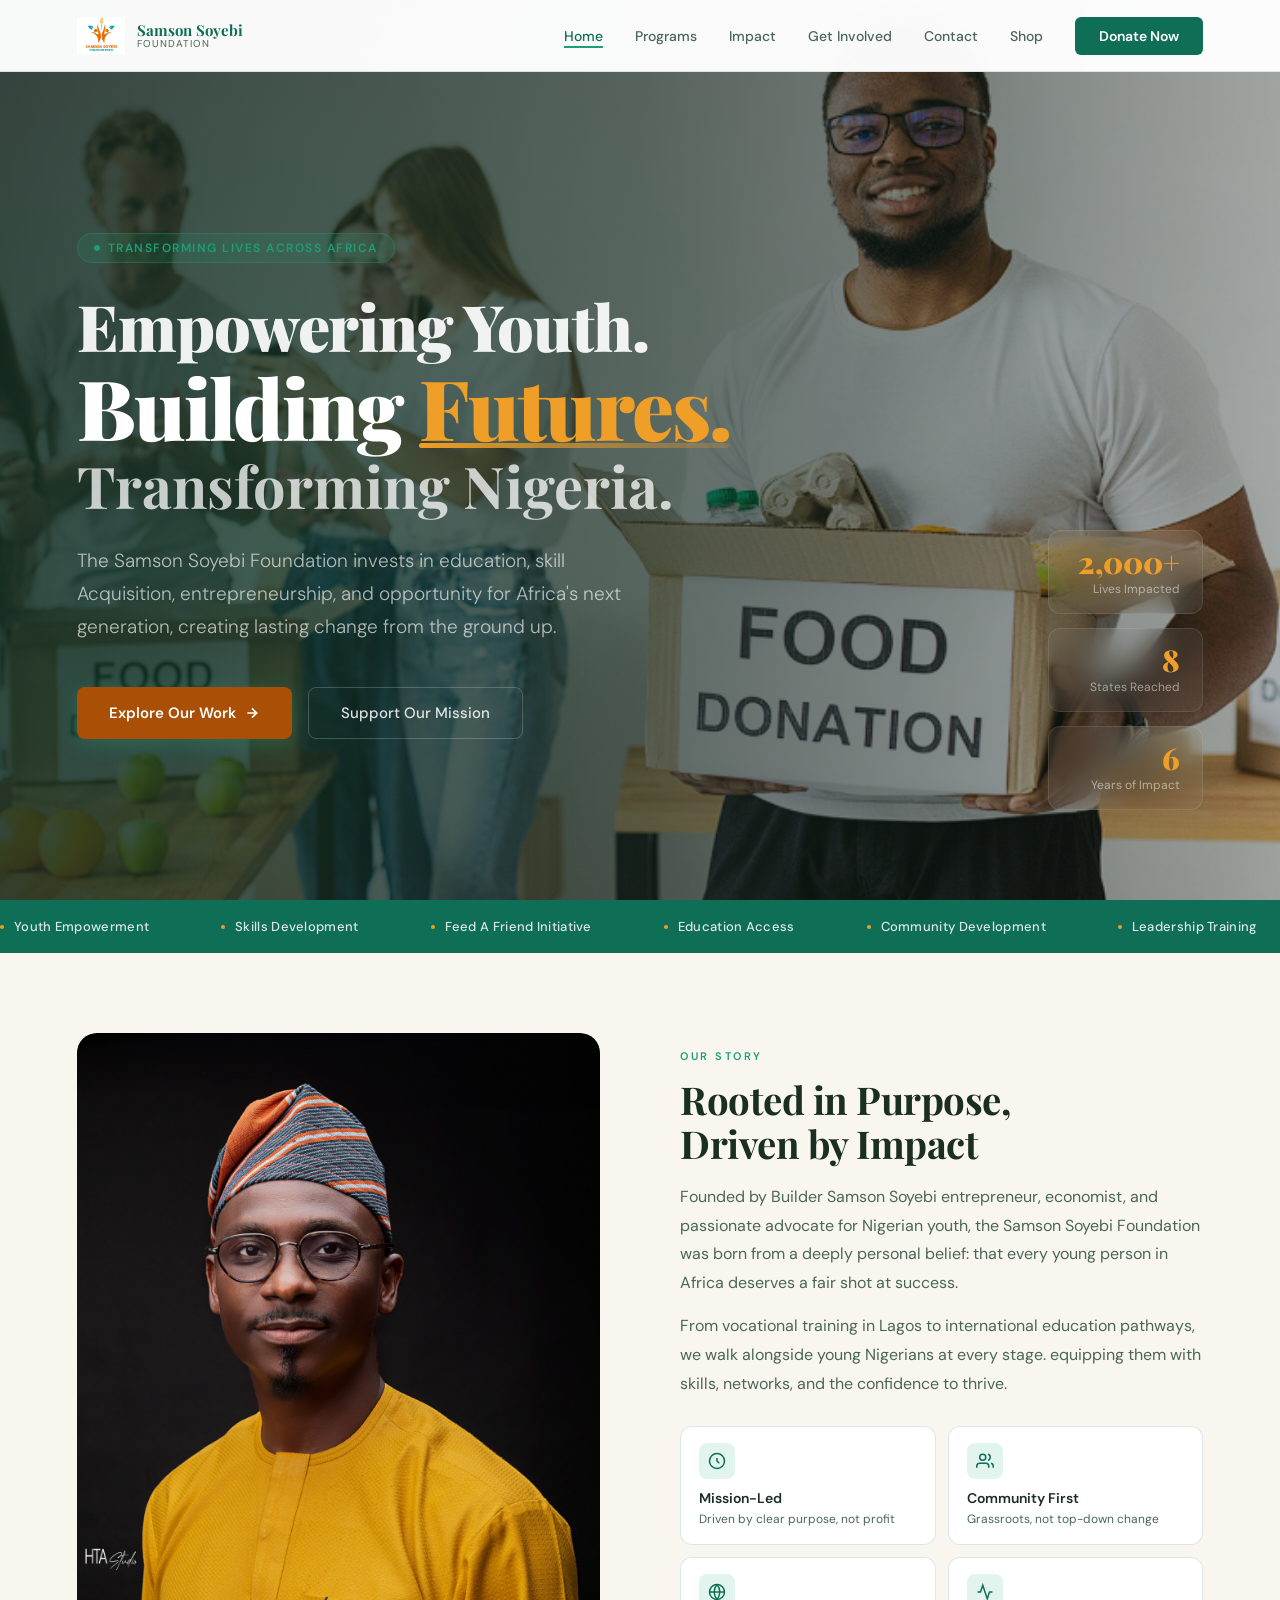
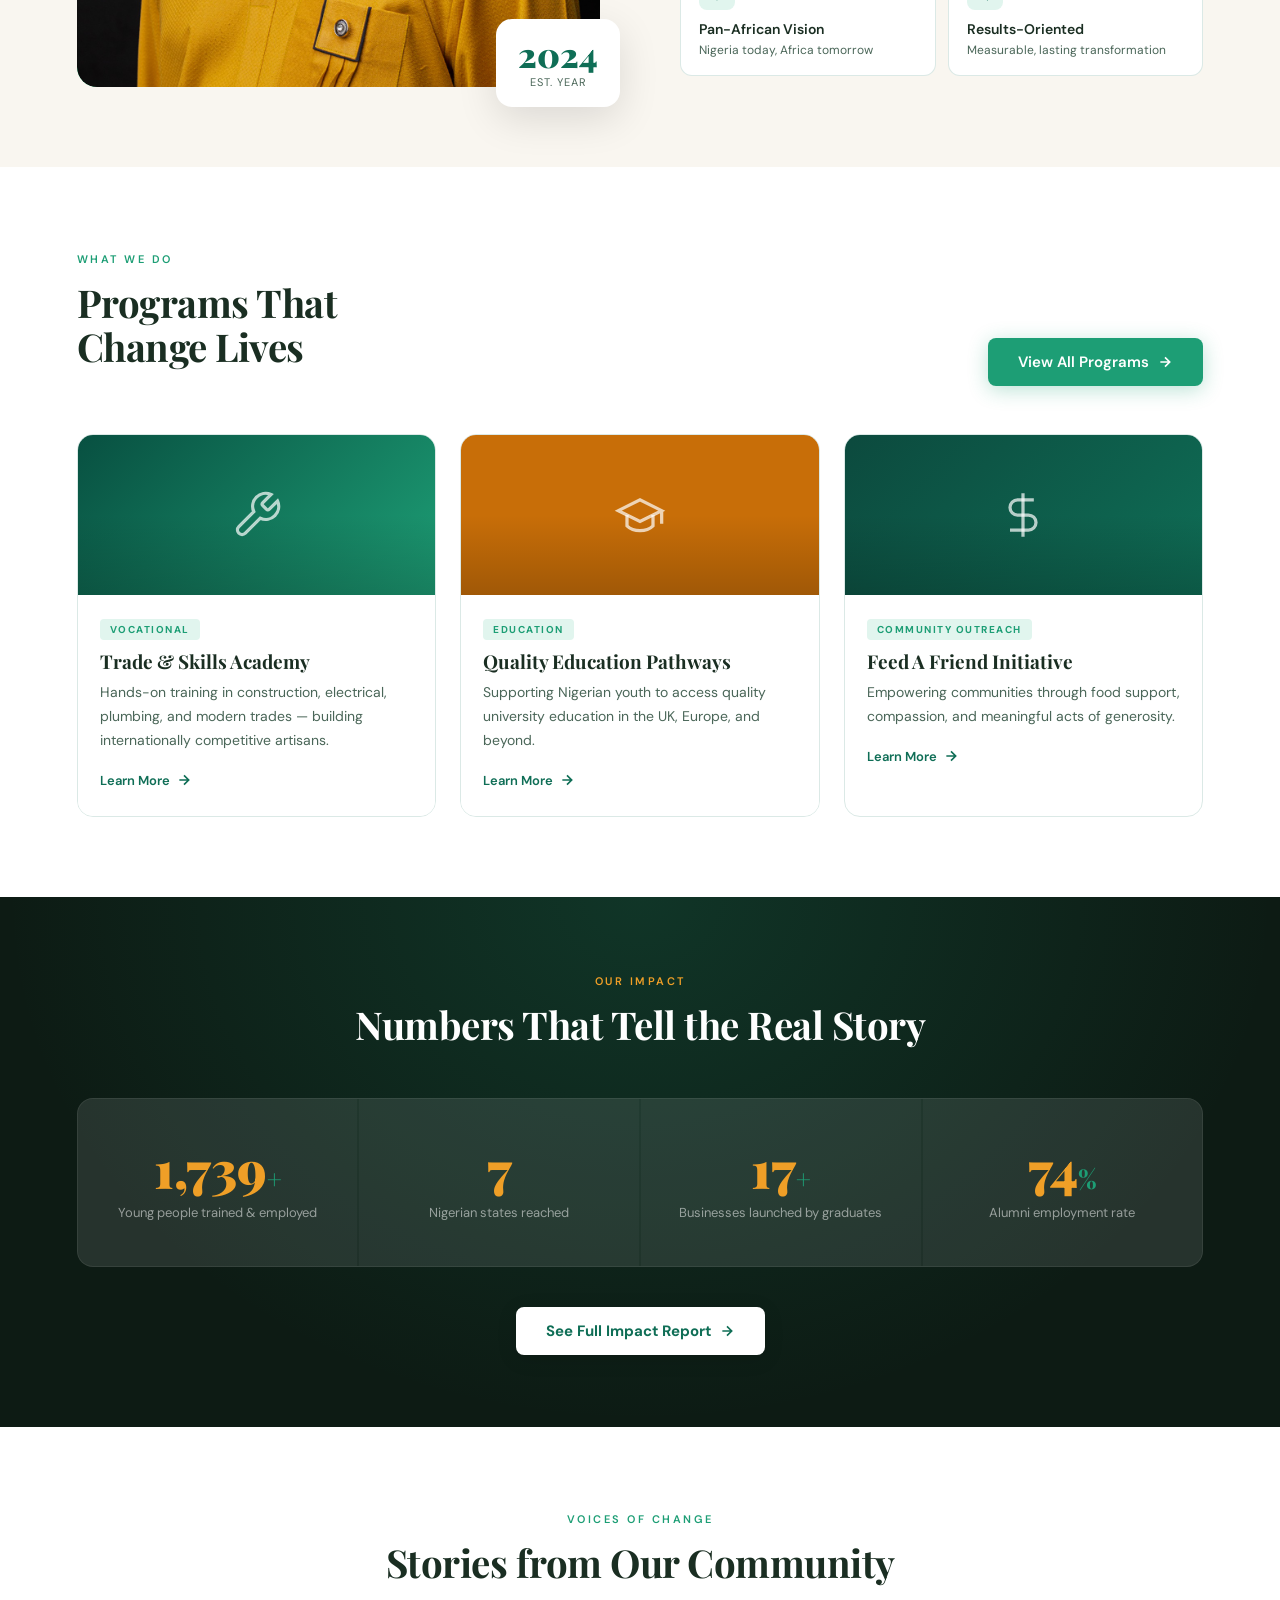
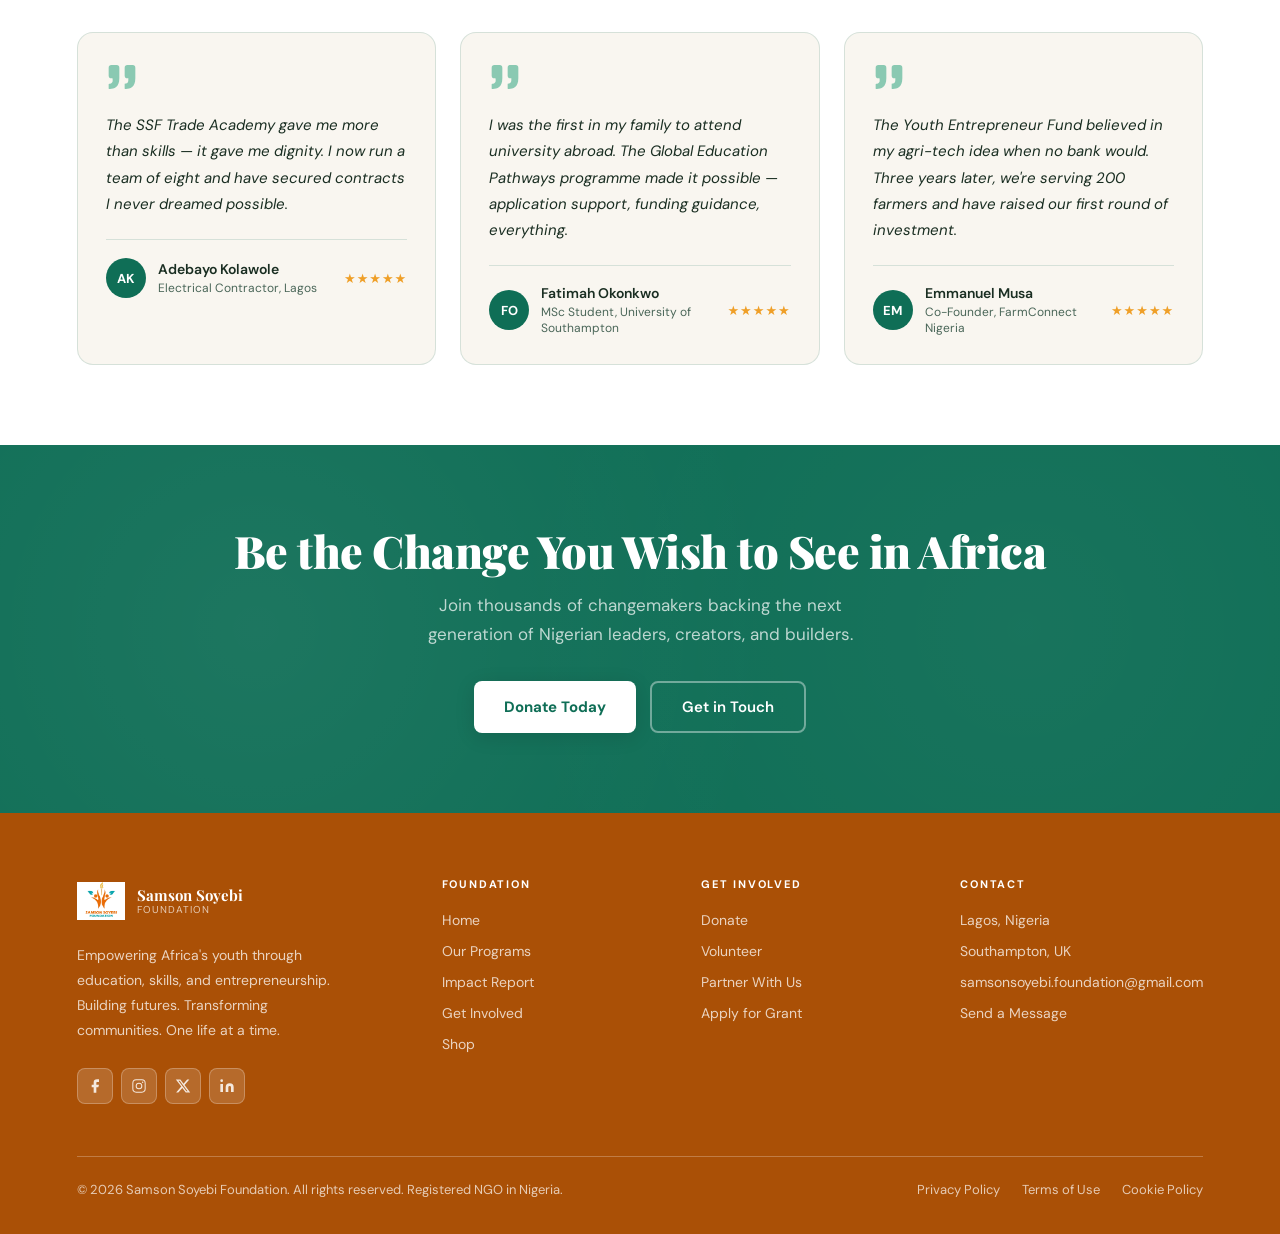
==== commit 5d6cafe8: "Remove .html extensions from internal links" ====
--- a/index.html
+++ b/index.html
@@ -426,10 +426,10 @@
       <span class="hero-line">Building <span class="highlight">Futures.</span></span>
       <span class="hero-line">Transforming Nigeria.</span>
     </h1>
-    <p class="hero-desc">The Samson Soyebi Foundation invests in education, skill Acquisition, entrepreneurship, and opportunity for Africa's next generation — creating lasting change from the ground up.</p>
+    <p class="hero-desc">The Samson Soyebi Foundation invests in education, skill Acquisition, entrepreneurship, and opportunity for Africa's next generation, creating lasting change from the ground up.</p>
     <div class="hero-actions">
-      <a href="programs.html" class="hero-btn-primary">Explore Our Work <svg width="16" height="16" viewBox="0 0 24 24" fill="none" stroke="currentColor" stroke-width="2.5"><path d="M5 12h14M12 5l7 7-7 7"/></svg></a>
-      <a href="donate.html" class="hero-btn-secondary">Support Our Mission</a>
+      <a href="programs" class="hero-btn-primary">Explore Our Work <svg width="16" height="16" viewBox="0 0 24 24" fill="none" stroke="currentColor" stroke-width="2.5"><path d="M5 12h14M12 5l7 7-7 7"/></svg></a>
+      <a href="donate" class="hero-btn-secondary">Support Our Mission</a>
     </div>
   </div>
   <div class="hero-stats">
@@ -467,8 +467,8 @@
     <div class="fade-up">
       <span class="section-tag">Our Story</span>
       <h2 class="section-title">Rooted in Purpose,<br>Driven by Impact</h2>
-      <p class="section-desc">Founded by Builder Samson Soyebi — entrepreneur, economist, and passionate advocate for Nigerian youth — the Samson Soyebi Foundation was born from a deeply personal belief: that every young person in Africa deserves a fair shot at success.</p>
-      <p class="section-desc" style="margin-top:14px;">From vocational training in Lagos to international education pathways, we walk alongside young Nigerians at every stage — equipping them with skills, networks, and the confidence to thrive.</p>
+      <p class="section-desc">Founded by Builder Samson Soyebi entrepreneur, economist, and passionate advocate for Nigerian youth, the Samson Soyebi Foundation was born from a deeply personal belief: that every young person in Africa deserves a fair shot at success.</p>
+      <p class="section-desc" style="margin-top:14px;">From vocational training in Lagos to international education pathways, we walk alongside young Nigerians at every stage. equipping them with skills, networks, and the confidence to thrive.</p>
       <div class="about-pillars">
         <div class="about-pillar fade-up">
           <div class="pillar-icon"><svg viewBox="0 0 24 24" fill="none" stroke="currentColor" stroke-width="2"><circle cx="12" cy="12" r="10"/><path d="M12 8v4l3 3"/></svg></div>
@@ -502,7 +502,7 @@
       <span class="section-tag">What We Do</span>
       <h2 class="section-title">Programs That<br>Change Lives</h2>
     </div>
-    <a href="programs.html" class="btn-primary">View All Programs <svg width="16" height="16" viewBox="0 0 24 24" fill="none" stroke="currentColor" stroke-width="2.5"><path d="M5 12h14M12 5l7 7-7 7"/></svg></a>
+    <a href="programs" class="btn-primary">View All Programs <svg width="16" height="16" viewBox="0 0 24 24" fill="none" stroke="currentColor" stroke-width="2.5"><path d="M5 12h14M12 5l7 7-7 7"/></svg></a>
   </div>
   <div class="programs-grid">
     <div class="program-card pc-1 fade-up">
@@ -513,7 +513,7 @@
         <span class="program-tag">Vocational</span>
         <div class="program-name">Trade & Skills Academy</div>
         <p class="program-desc">Hands-on training in construction, electrical, plumbing, and modern trades — building internationally competitive artisans.</p>
-        <a href="programs.html#skills" class="program-link">Learn More <svg viewBox="0 0 24 24" fill="none" stroke="currentColor" stroke-width="2.5"><path d="M5 12h14M12 5l7 7-7 7"/></svg></a>
+        <a href="programs#skills" class="program-link">Learn More <svg viewBox="0 0 24 24" fill="none" stroke="currentColor" stroke-width="2.5"><path d="M5 12h14M12 5l7 7-7 7"/></svg></a>
       </div>
     </div>
     <div class="program-card pc-2 fade-up">
@@ -524,7 +524,7 @@
         <span class="program-tag">Education</span>
         <div class="program-name">Quality Education Pathways</div>
         <p class="program-desc">Supporting Nigerian youth to access quality university education in the UK, Europe, and beyond.</p>
-        <a href="programs.html#education" class="program-link">Learn More <svg viewBox="0 0 24 24" fill="none" stroke="currentColor" stroke-width="2.5"><path d="M5 12h14M12 5l7 7-7 7"/></svg></a>
+        <a href="programs#education" class="program-link">Learn More <svg viewBox="0 0 24 24" fill="none" stroke="currentColor" stroke-width="2.5"><path d="M5 12h14M12 5l7 7-7 7"/></svg></a>
       </div>
     </div>
     <div class="program-card pc-3 fade-up">
@@ -535,7 +535,7 @@
         <span class="program-tag">Community Outreach</span>
         <div class="program-name">Feed A Friend Initiative</div>
         <p class="program-desc">Empowering communities through food support, compassion, and meaningful acts of generosity.</p>
-        <a href="programs.html#enterprise" class="program-link">Learn More <svg viewBox="0 0 24 24" fill="none" stroke="currentColor" stroke-width="2.5"><path d="M5 12h14M12 5l7 7-7 7"/></svg></a>
+        <a href="programs#enterprise" class="program-link">Learn More <svg viewBox="0 0 24 24" fill="none" stroke="currentColor" stroke-width="2.5"><path d="M5 12h14M12 5l7 7-7 7"/></svg></a>
       </div>
     </div>
   </div>
@@ -566,7 +566,7 @@
     </div>
   </div>
   <div style="text-align:center;margin-top:40px;position:relative;z-index:1;">
-    <a href="impact.html" class="btn-white">See Full Impact Report <svg width="16" height="16" viewBox="0 0 24 24" fill="none" stroke="currentColor" stroke-width="2.5"><path d="M5 12h14M12 5l7 7-7 7"/></svg></a>
+    <a href="impact" class="btn-white">See Full Impact Report <svg width="16" height="16" viewBox="0 0 24 24" fill="none" stroke="currentColor" stroke-width="2.5"><path d="M5 12h14M12 5l7 7-7 7"/></svg></a>
   </div>
 </section>
 
@@ -613,8 +613,8 @@
     <h2>Be the Change You Wish to See in Africa</h2>
     <p>Join thousands of changemakers backing the next generation of Nigerian leaders, creators, and builders.</p>
     <div class="cta-actions">
-      <a href="donate.html" class="btn-white">Donate Today</a>
-      <a href="contact.html" class="btn-outline-white">Get in Touch</a>
+      <a href="donate" class="btn-white">Donate Today</a>
+      <a href="contact" class="btn-outline-white">Get in Touch</a>
     </div>
   </div>
 </section>
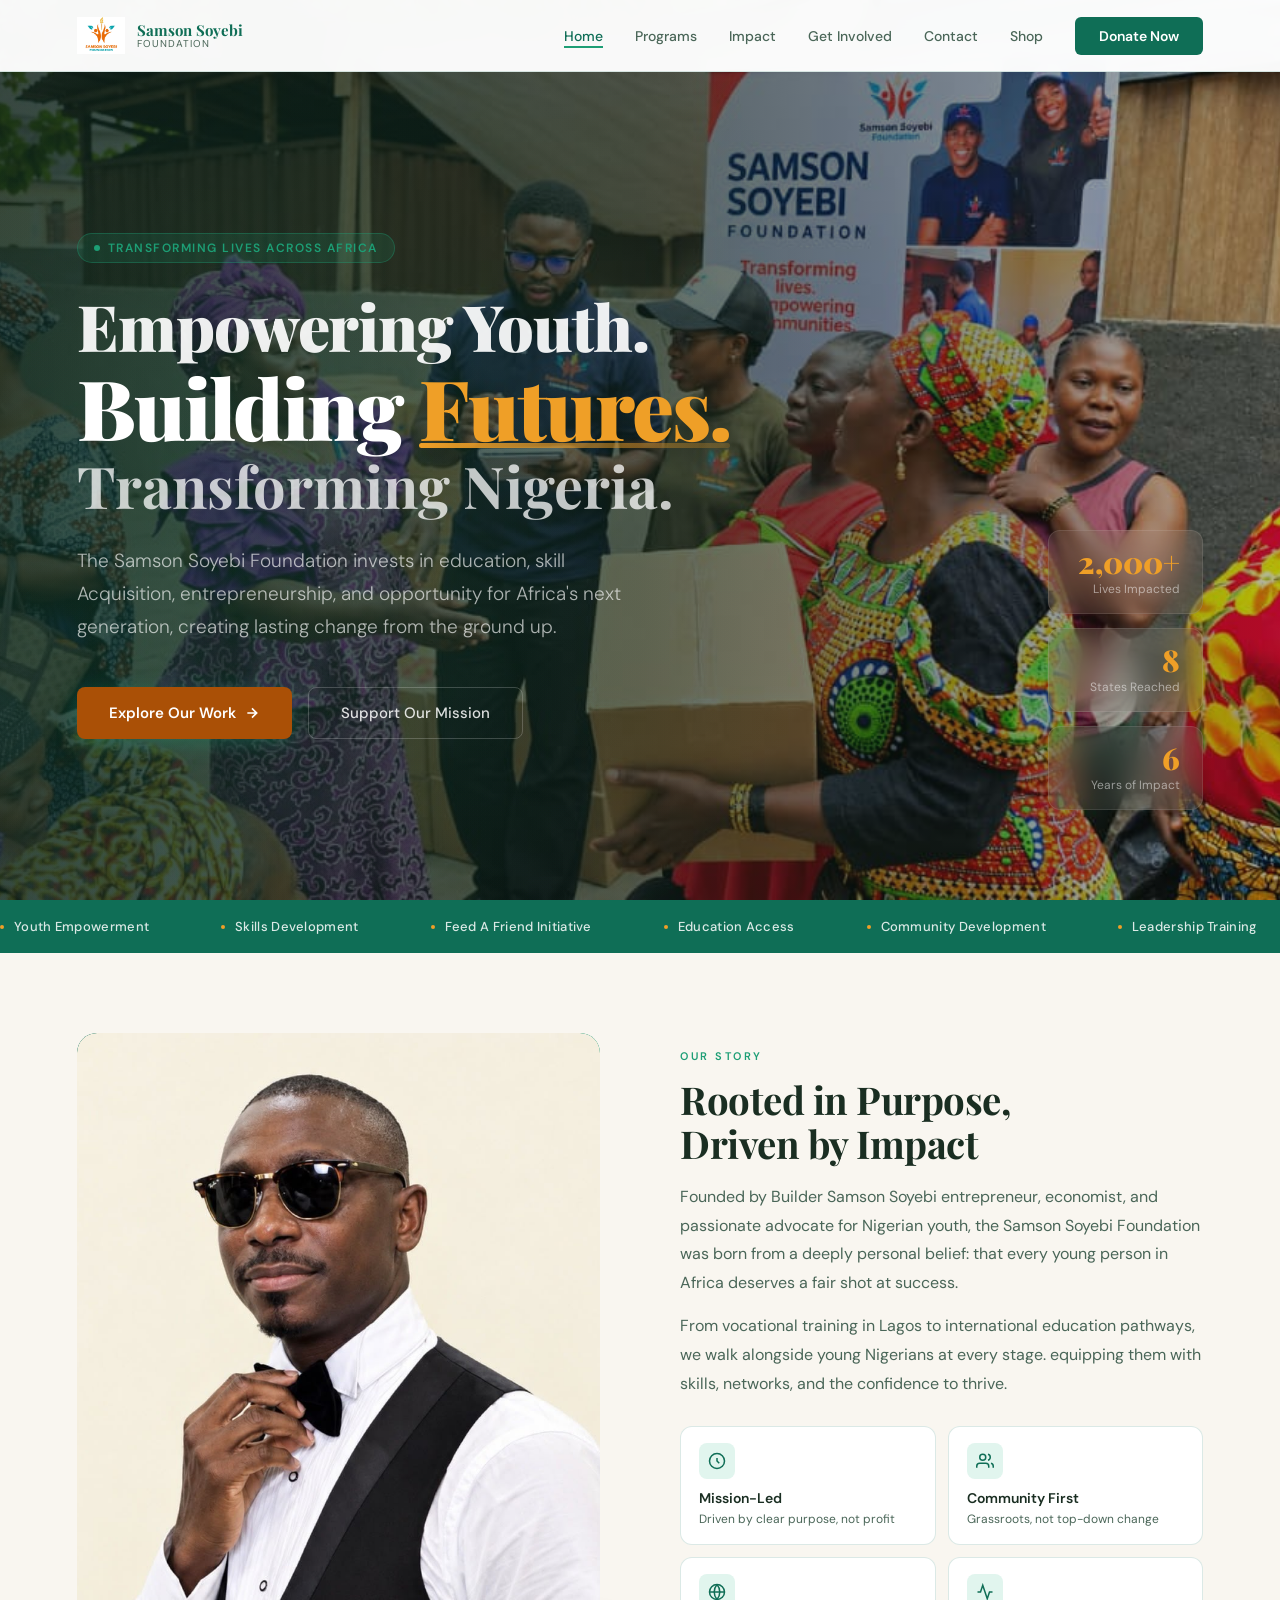
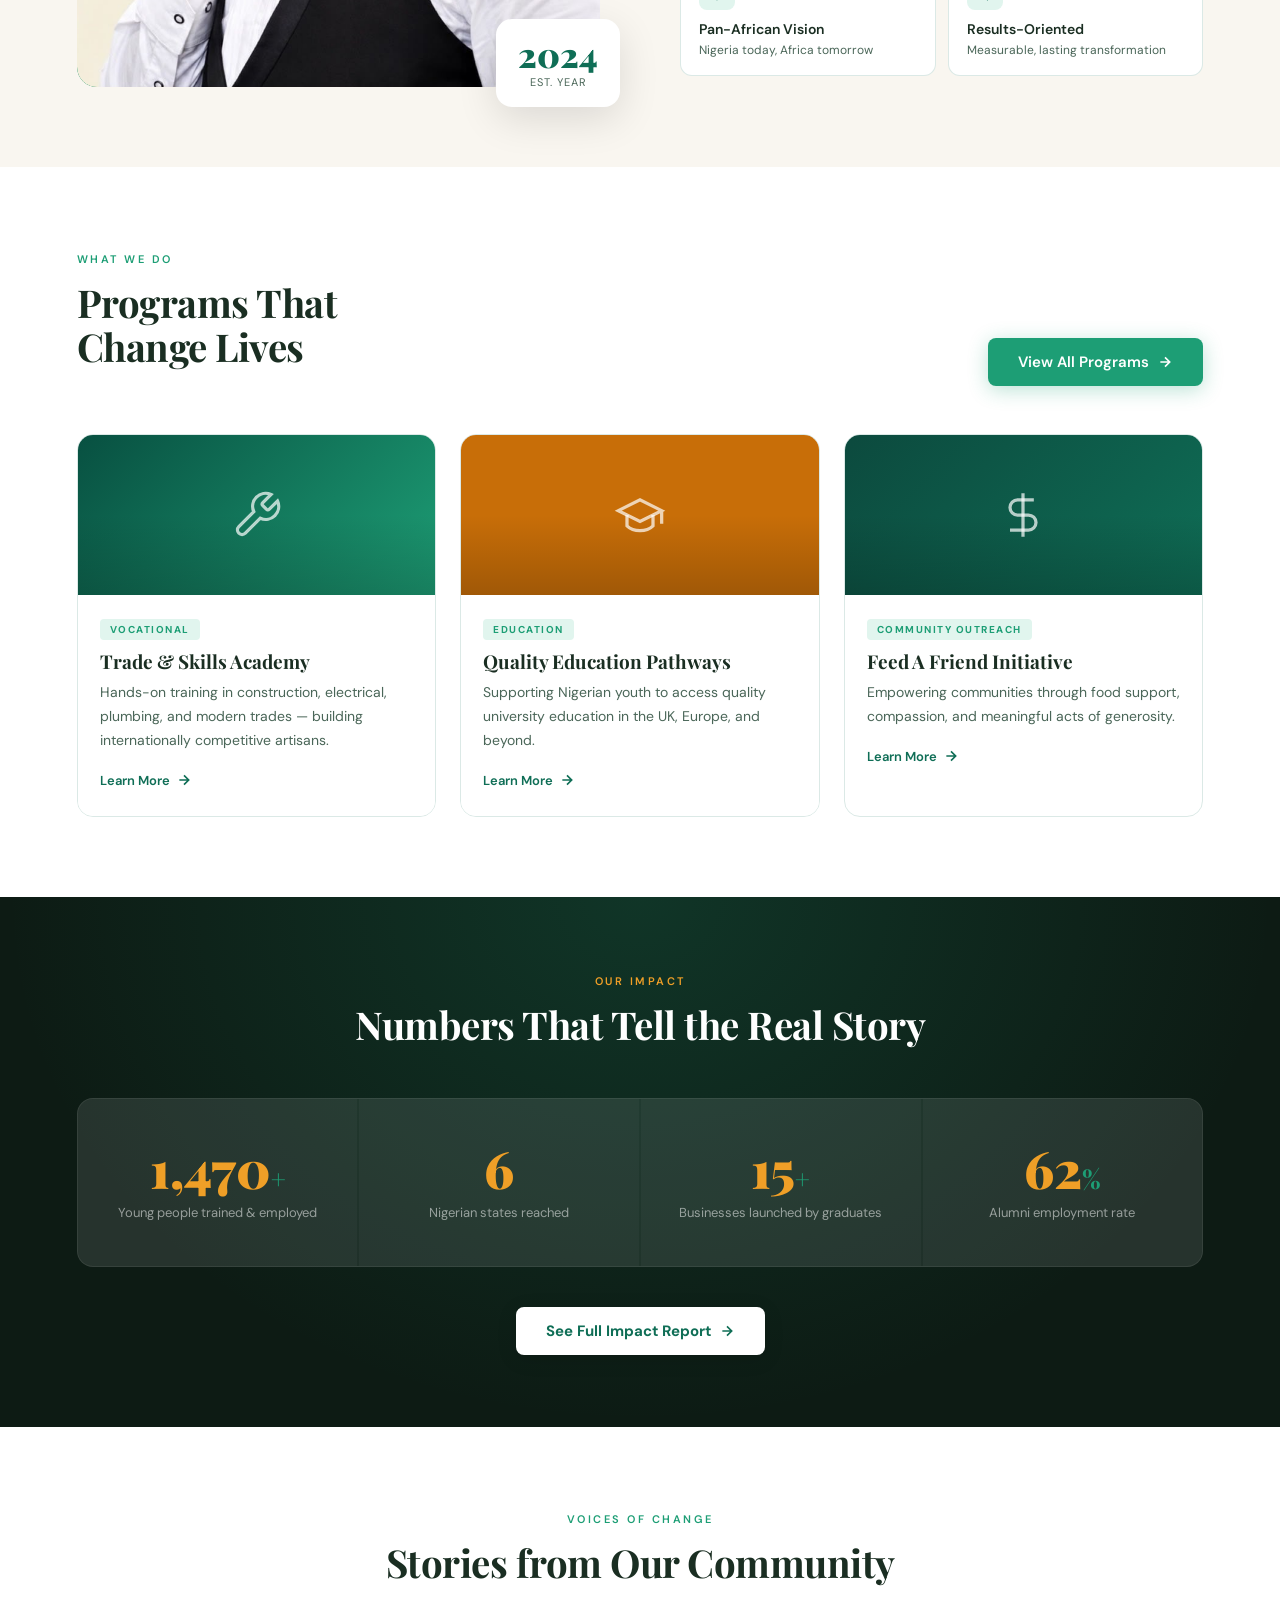
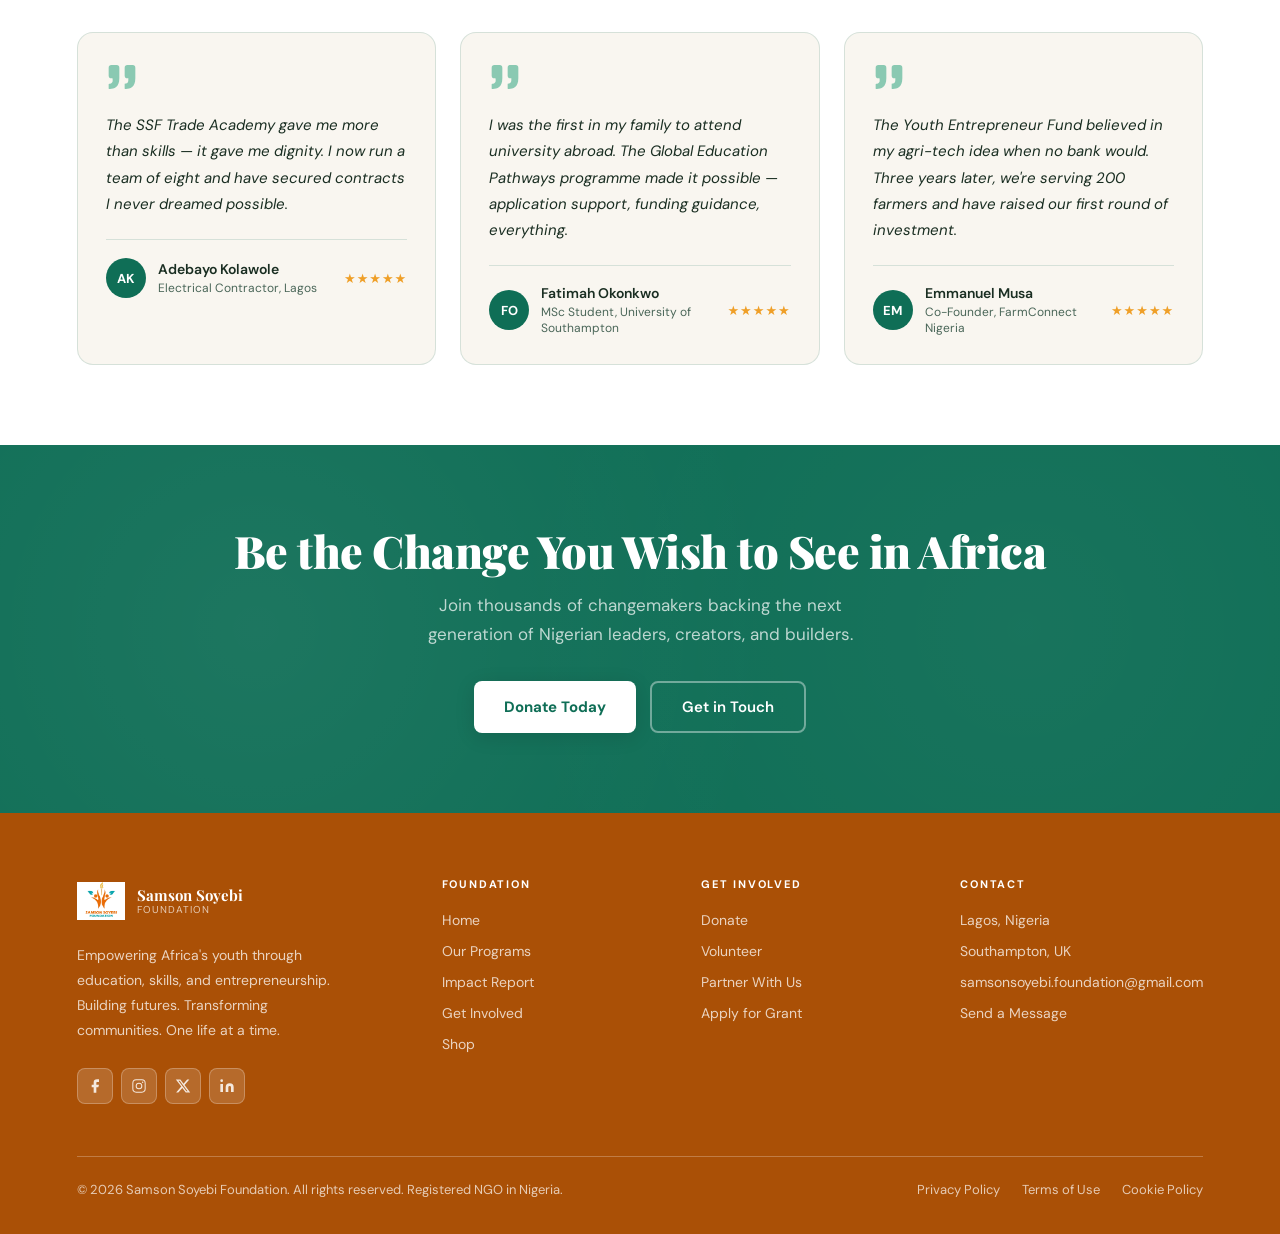
==== commit 56fffb7a: "Update MD image and refresh hero background layout" ====
--- a/index.html
+++ b/index.html
@@ -18,7 +18,7 @@
         rgba(13,27,20,0.65) 50%,
         rgba(13,27,20,0.30) 100%
       ),
-      url('images/hero-background_image.png') center 5% / cover no-repeat;
+      url('images/new-hero-background-imagine.jpeg') center 5% / cover no-repeat;
     display: flex; align-items: center;
     position: relative; overflow: hidden;
     padding-top: var(--nav-h);
@@ -456,7 +456,7 @@
     <div class="about-visual fade-up">
       <div class="about-img-frame">
         <div class="about-img-inner">
-          <img src="images/Md_photo.png" alt="Samson Soyebi – Founder & Visionary" class="about-img-photo"/>
+          <img src="images/samson-photo1.jpeg" alt="Samson Soyebi – Founder & Visionary" class="about-img-photo"/>
         </div>
       </div>
       <div class="about-badge-float">
